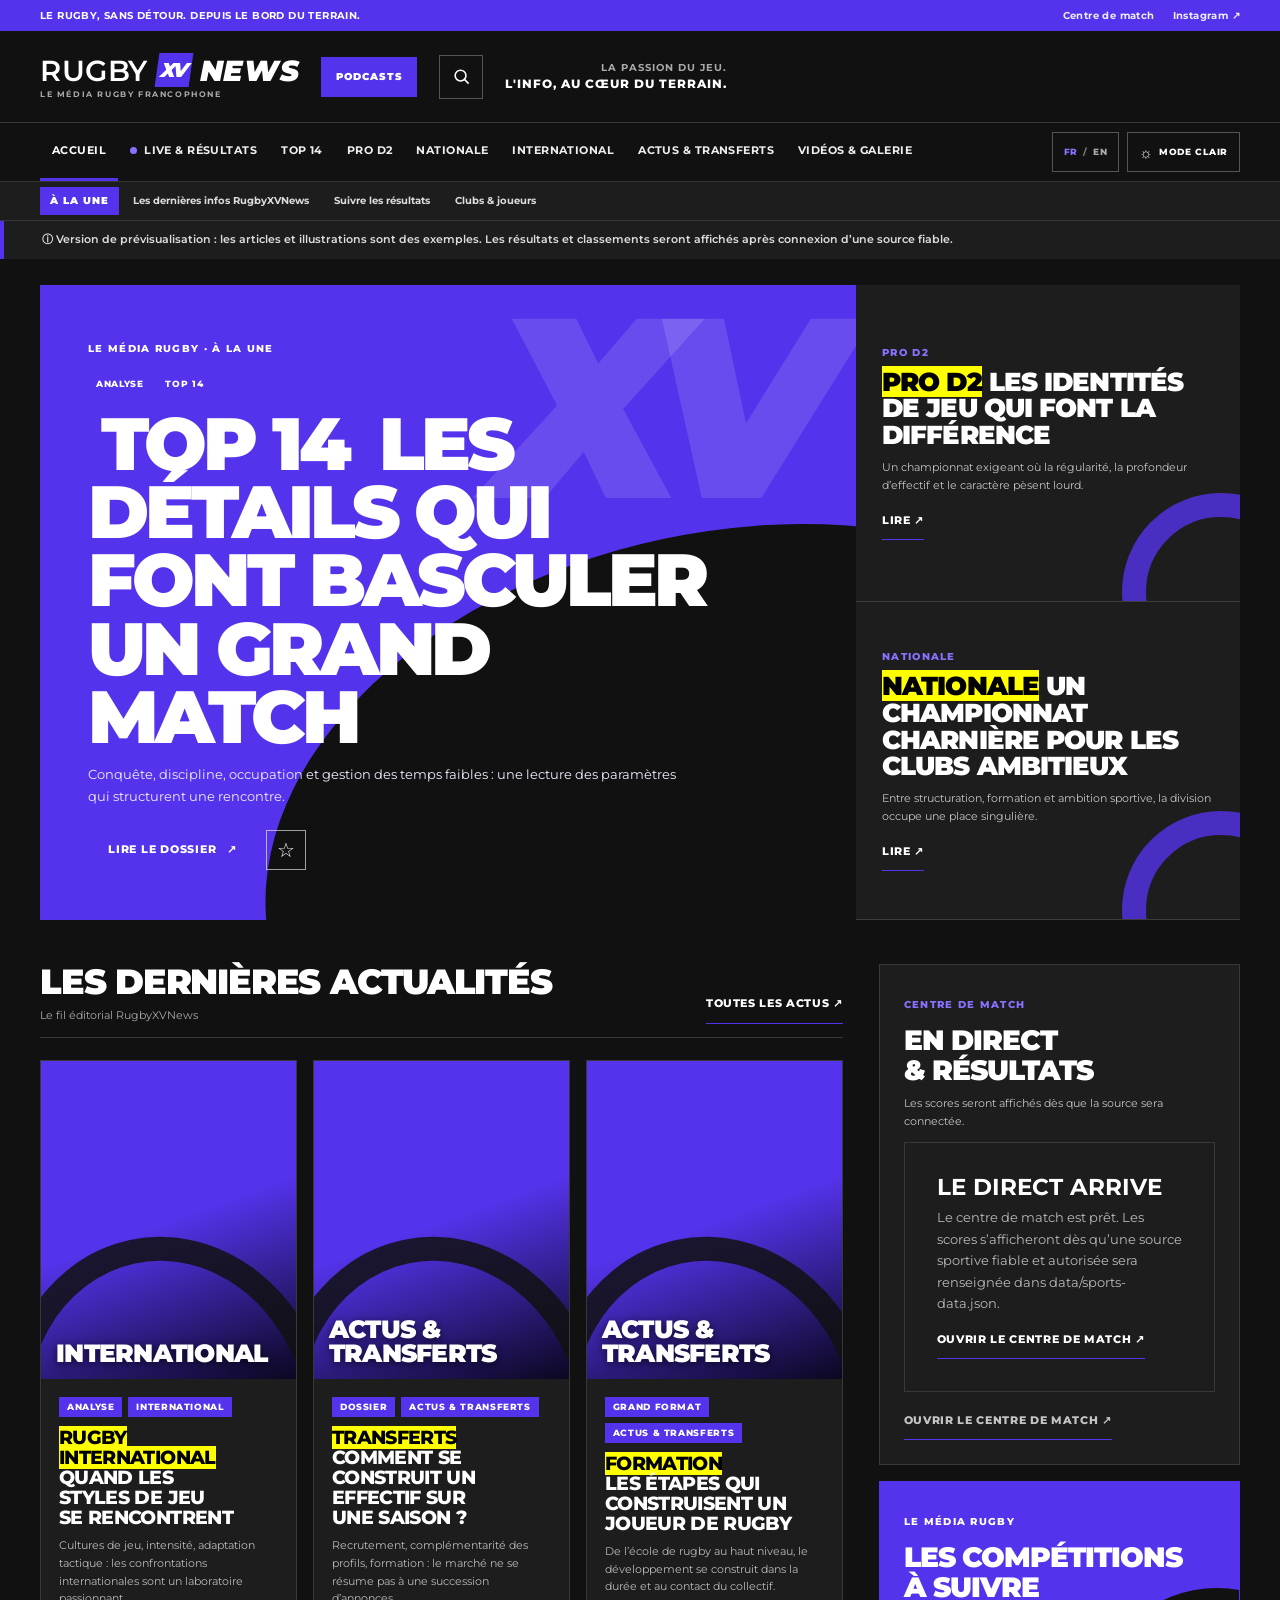
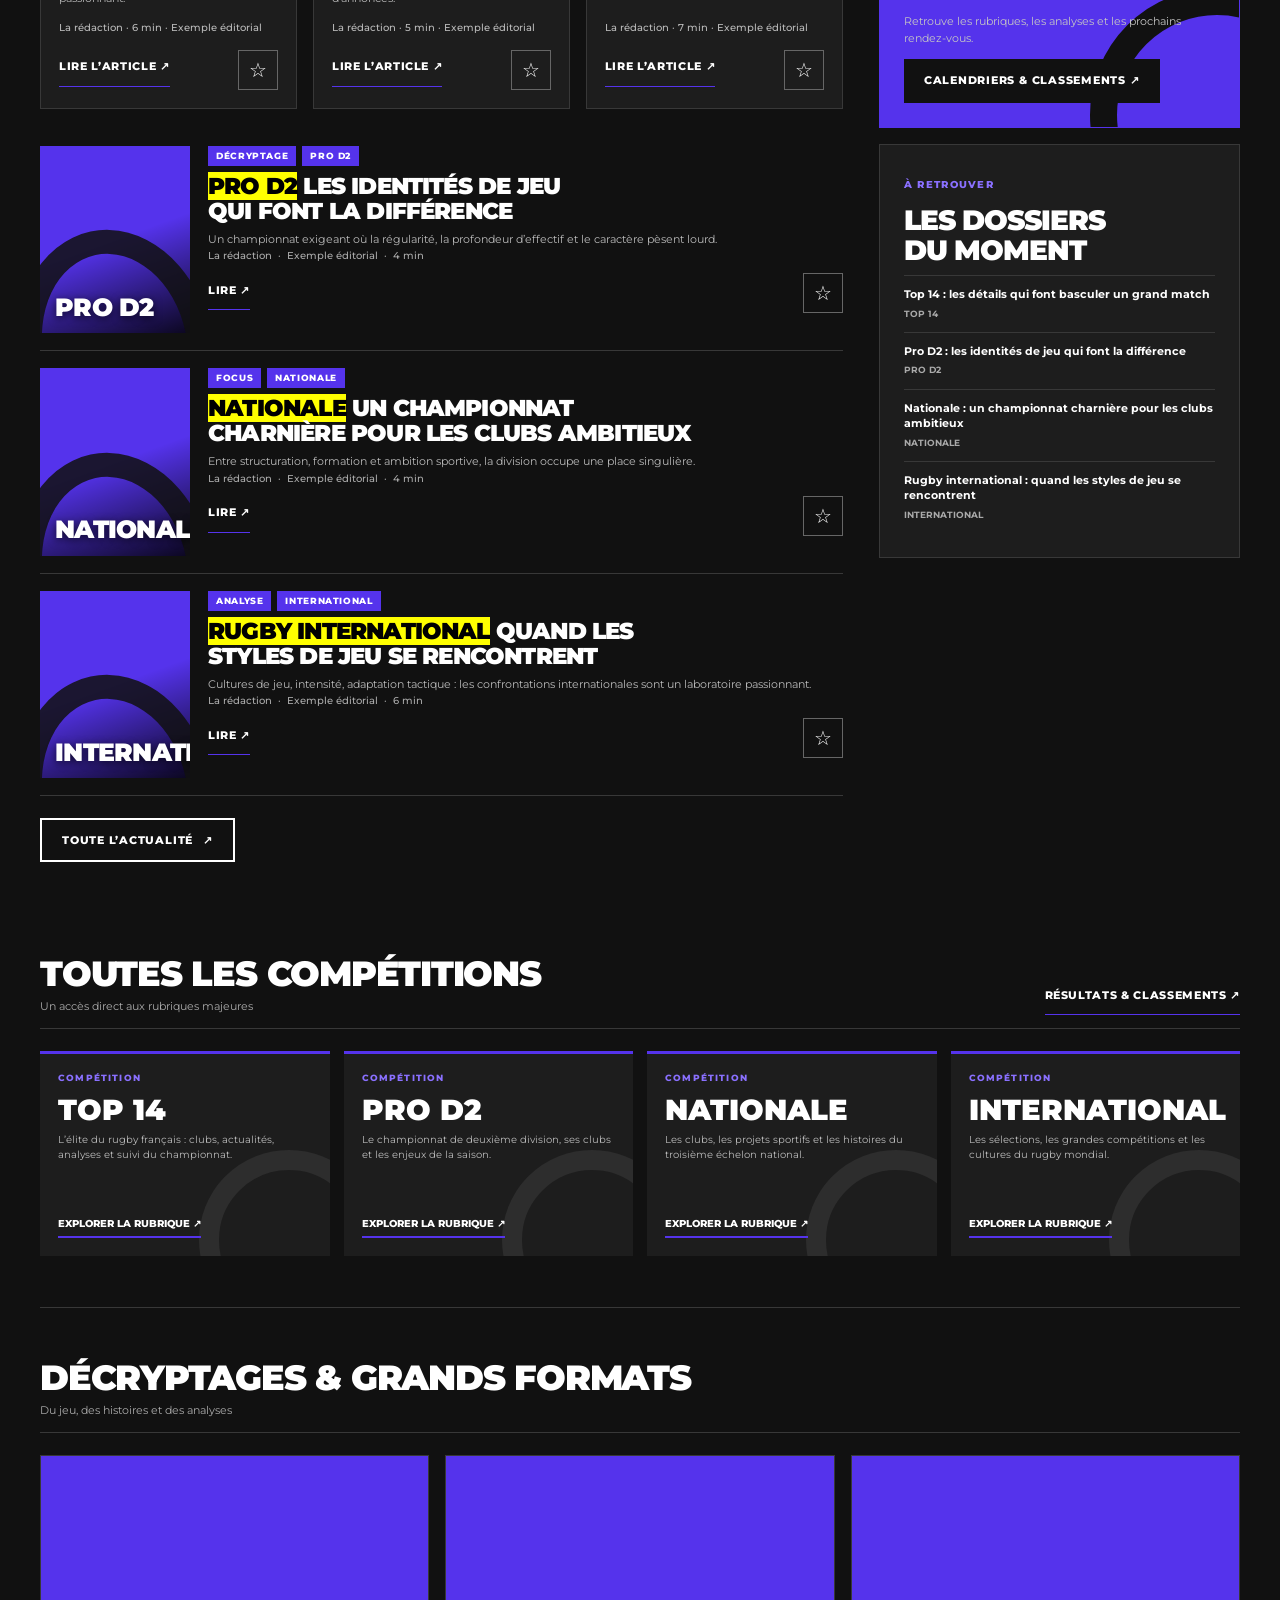
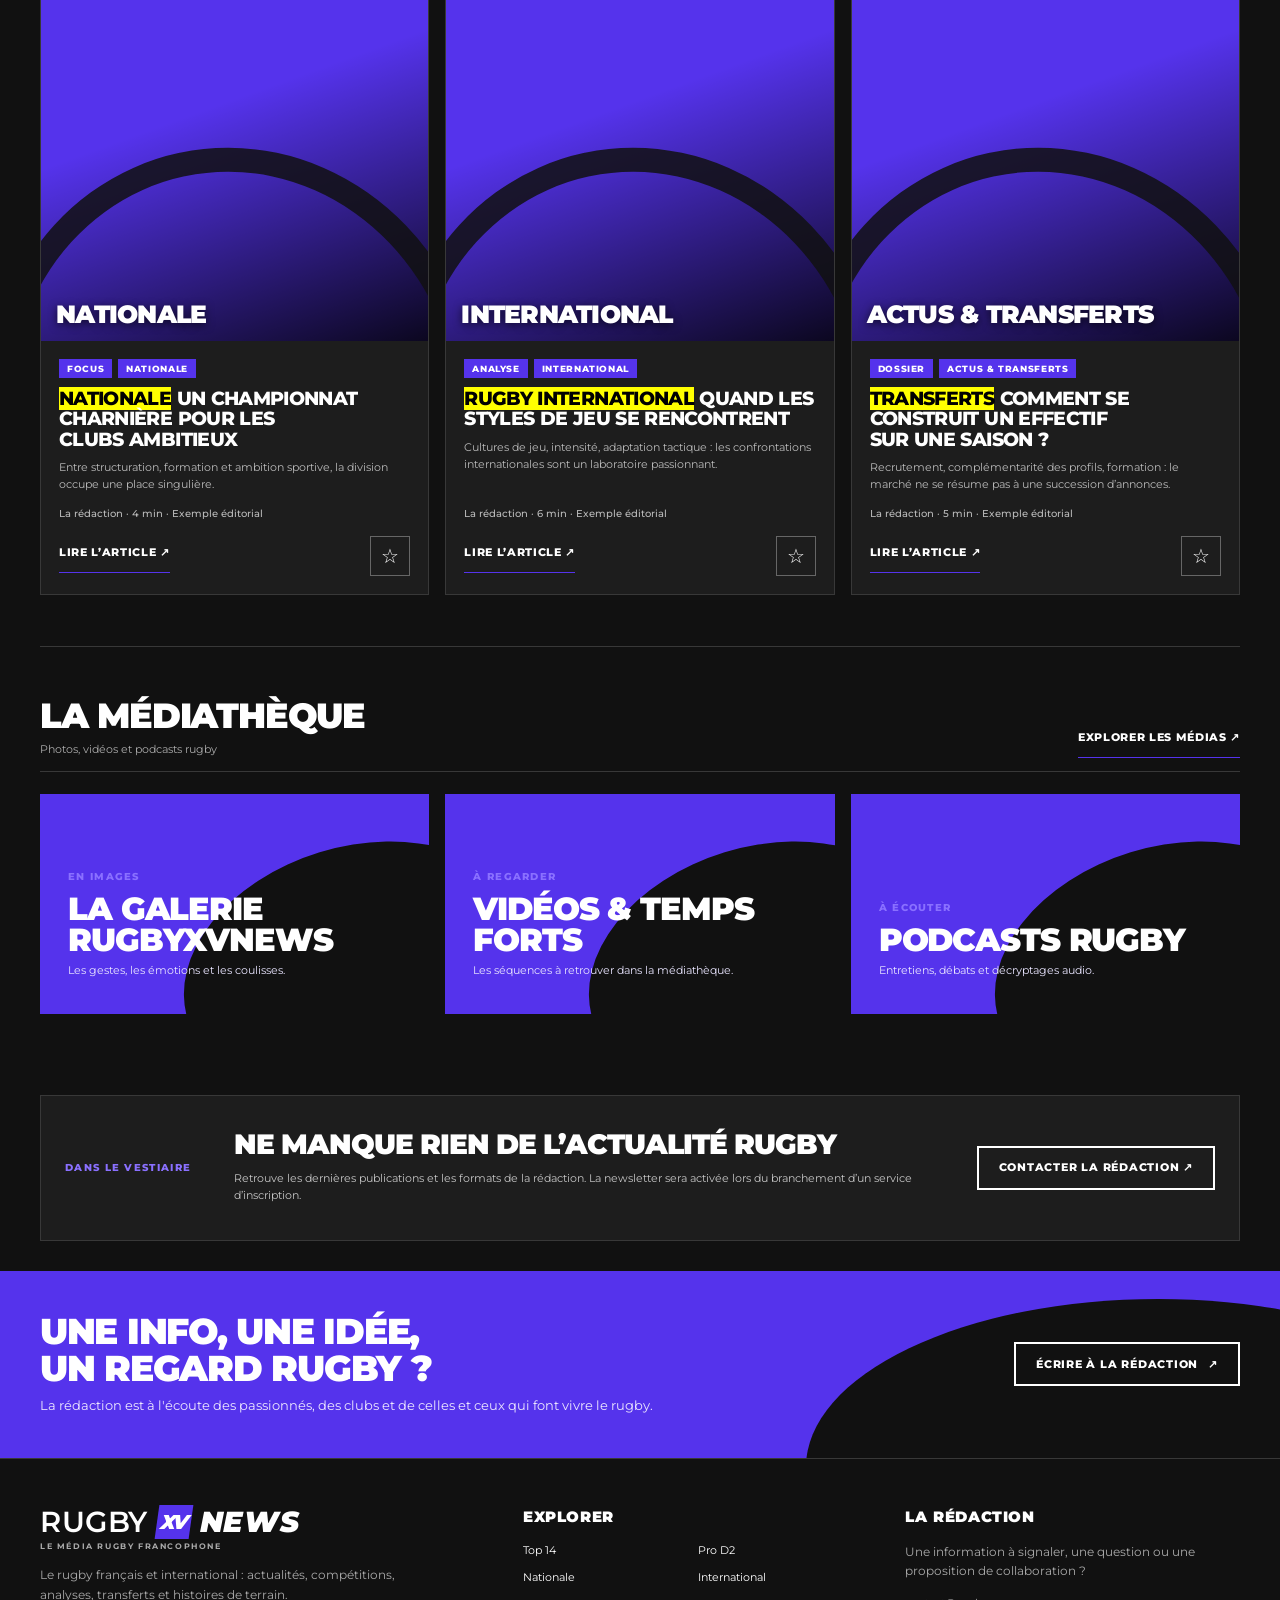
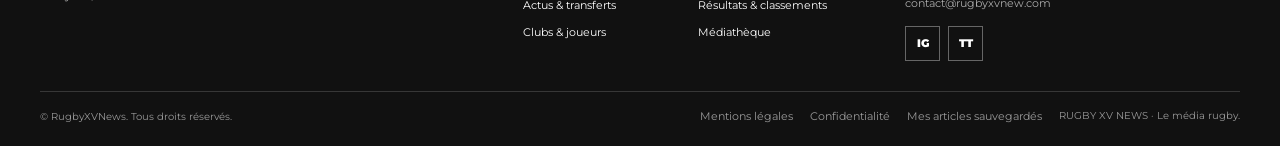
==== index.html @ 137003fe "Align masthead search icon and tagline and add live search results" ====
<!doctype html>
<html lang="fr">
<head>
<meta charset="utf-8">
<meta name="viewport" content="width=device-width, initial-scale=1, viewport-fit=cover">
<meta name="theme-color" content="#111111">
<meta name="color-scheme" content="dark">
<meta property="og:locale" content="fr_FR">
<meta name="description" content="RugbyXVNews, le média du rugby français et international : actualités, Top 14, Pro D2, Nationale, résultats, transferts et analyses.">
<meta name="robots" content="noindex,nofollow">
<meta property="og:type" content="website">
<meta property="og:site_name" content="RugbyXVNews">
<meta property="og:title" content="RugbyXVNews — Le rugby, sans détour">
<meta property="og:description" content="Le rugby français et international : actualités, compétitions, résultats et analyses.">
<meta name="twitter:card" content="summary_large_image">
<link rel="canonical" href="">
<link rel="manifest" href="./manifest.webmanifest">
<link rel="icon" href="./icon.svg?v=3" type="image/svg+xml" sizes="any">
<link rel="preload" href="./assets/fonts/montserrat-latin-wght-normal.woff2" as="font" type="font/woff2" crossorigin>
<link rel="preload" href="./assets/fonts/montserrat-latin-wght-italic.woff2" as="font" type="font/woff2" crossorigin>
<link rel="stylesheet" href="./style.css">
<title>RugbyXVNews — Le rugby, sans détour</title>
<script type="application/ld+json" id="site-schema">
{"@context":"https://schema.org","@type":"NewsMediaOrganization","name":"RugbyXVNews","url":"https://sopp24.github.io/RugbyXVNews/","email":"contact@rugbyxvnew.com","sameAs":["https://www.instagram.com/rugby_xv_news/","https://www.tiktok.com/@rugby_xv_news/"]}
</script>
</head>
<body>
<a class="skip" href="#main">Aller au contenu</a>
<div class="topline"><div class="wrap">
<span>Le rugby, sans détour. Depuis le bord du terrain.</span>
<div class="toplinks"><a href="?view=live">Centre de match</a><a href="https://www.instagram.com/rugby_xv_news/" target="_blank" rel="noopener noreferrer">Instagram ↗</a></div>
</div></div>

<header class="mast">
<div class="wrap mastin">
<a class="brand" href="?view=home" aria-label="Rugby XV News, accueil">
<span class="brand-signature"><span class="brand-rugby">RUGBY</span><span class="brand-monogram" aria-hidden="true">XV</span><span class="brand-news">NEWS</span></span>
<span class="brand-caption">Le média rugby francophone</span>
</a>
<a class="mast-podcast-cta" data-nav="media" href="?view=podcasts">Podcasts</a>
<div class="mastactions">
<button class="icon-button" type="button" data-open-search aria-label="Rechercher (raccourci : /)" title="Rechercher"><svg viewBox="0 0 24 24" fill="none" stroke="currentColor" stroke-width="2"><circle cx="10.8" cy="10.8" r="6.8"/><path d="m16 16 5 5"/></svg></button>
</div>
<div class="tagline">La passion du jeu.<strong>L'info, au cœur du terrain.</strong></div>
</div>
</header>

<nav class="nav" aria-label="Navigation principale">
<div class="wrap navin">
<ul id="navlinks">
<li><a data-nav="home" href="?view=home">Accueil</a></li>
<li><a data-nav="live" href="?view=live"><span class="live-dot"></span> Live & résultats</a></li>
<li><a data-nav="top14" href="?view=competition&comp=top14">Top 14</a></li>
<li><a data-nav="prod2" href="?view=competition&comp=pro-d2">Pro D2</a></li>
<li><a data-nav="nationale" href="?view=competition&comp=nationale">Nationale</a></li>
<li><a data-nav="international" href="?view=competition&comp=international">International</a></li>
<li><a data-nav="news" href="?view=news">Actus & transferts</a></li>
<li class="navmore"><a data-nav="media" href="?view=media">Vidéos & galerie</a></li>

</ul>
<div class="nav-tools" aria-label="Préférences et accès rapides">
<button type="button" class="nav-control lang-control" data-lang-toggle aria-label="Switch language to English" title="Français / English"><span class="lang-current" data-lang-current>FR</span><span class="lang-divider">/</span><span class="lang-next" data-lang-next>EN</span></button>
<button type="button" class="nav-control theme-control" data-theme-toggle aria-label="Activer le thème sombre" aria-pressed="false" title="Changer de thème"><span class="theme-glyph" data-theme-icon aria-hidden="true">☾</span><span data-theme-label>Mode sombre</span></button>
<button class="menu" type="button" aria-expanded="false" aria-controls="navlinks" aria-label="Ouvrir le menu"><svg viewBox="0 0 24 24" fill="none" stroke="currentColor" stroke-width="2"><path d="M3 6h18M3 12h18M3 18h18"/></svg></button>
</div>
</div>
</nav>

<div class="ticker" aria-label="À la une"><div class="wrap">
<b>À LA UNE</b><div class="tickerflow" id="tickerflow"><a href="?view=news">Les dernières infos RugbyXVNews</a><a href="?view=live">Suivre les résultats</a><a href="?view=directory">Clubs & joueurs</a></div>
</div></div>
<div class="notice hidden" id="preview-notice"><div class="wrap">ⓘ Version de prévisualisation : les articles et illustrations sont des exemples. Les résultats et classements seront affichés après connexion d’une source fiable.</div></div>

<main id="main" tabindex="-1"></main>

<section class="cta"><div class="wrap">
<div><h2>Une info, une idée, un regard rugby ?</h2><p>La rédaction est à l'écoute des passionnés, des clubs et de celles et ceux qui font vivre le rugby.</p></div>
<a class="btn dark" href="?view=contact">Écrire à la rédaction <span>↗</span></a>
</div></section>

<footer class="footer"><div class="wrap">
<div class="footgrid">
<div>
<a class="brand brandfoot" href="?view=home" aria-label="Rugby XV News, accueil">
<span class="brand-signature"><span class="brand-rugby">RUGBY</span><span class="brand-monogram" aria-hidden="true">XV</span><span class="brand-news">NEWS</span></span>
<span class="brand-caption">Le média rugby francophone</span>
</a>
<p class="footdesc">Le rugby français et international : actualités, compétitions, analyses, transferts et histoires de terrain.</p>
</div>
<div><h3>Explorer</h3><div class="footlinks">
<a href="?view=competition&comp=top14">Top 14</a><a href="?view=competition&comp=pro-d2">Pro D2</a><a href="?view=competition&comp=nationale">Nationale</a><a href="?view=competition&comp=international">International</a><a href="?view=news">Actus & transferts</a><a href="?view=live">Résultats & classements</a><a href="?view=directory">Clubs & joueurs</a><a href="?view=media">Médiathèque</a>
</div></div>
<div><h3>La rédaction</h3><p>Une information à signaler, une question ou une proposition de collaboration ?</p><p><a href="mailto:contact@rugbyxvnew.com">contact@rugbyxvnew.com</a></p><div class="social"><a href="https://www.instagram.com/rugby_xv_news/" target="_blank" rel="noopener noreferrer" aria-label="Instagram">IG</a><a href="https://www.tiktok.com/@rugby_xv_news" target="_blank" rel="noopener noreferrer" aria-label="TikTok">TT</a></div></div>
</div>
<div class="footbottom"><span>© <span id="year"></span> RugbyXVNews. Tous droits réservés.</span><div><a href="?view=legal">Mentions légales</a><a href="?view=privacy">Confidentialité</a><a href="?view=saved">Mes articles sauvegardés</a><span>RUGBY XV NEWS · Le média rugby.</span></div></div>
</div></footer>

<nav class="mobile-dock" aria-label="Navigation mobile">
<a href="?view=home" data-dock="home"><span>⌂</span>Accueil</a>
<a href="?view=live" data-dock="live"><span>◉</span>Live</a>
<button type="button" data-open-search><span>⌕</span>Recherche</button>
<a href="?view=saved" data-dock="saved"><span>☆</span>Favoris <i data-saved-count>0</i></a>
</nav>

<dialog class="search-dialog" id="search-dialog" aria-labelledby="search-heading">
<form method="dialog" class="dialog-close-row"><button class="icon-button" aria-label="Fermer la recherche">×</button></form>
<div class="search-dialog-inner"><span class="eyebrow">Dans le média</span><h2 id="search-heading">Que recherchez-vous ?</h2>
<form id="global-search" class="searchform" role="search"><label class="sr-only" for="global-search-input">Mots-clés</label><input id="global-search-input" type="search" name="q" placeholder="Titre, sujet ou mot-clé…" autocomplete="off" required><button type="submit">Rechercher ↗</button></form>
<div id="global-search-suggestions" class="search-suggestions" aria-live="polite" aria-relevant="additions text"><p class="search-suggestions-empty">Commence à saisir pour trouver un article de démonstration.</p></div>
<p class="search-hint">Astuce : appuyez sur <kbd>/</kbd> pour ouvrir la recherche.</p></div>
</dialog>

<div class="toast" id="toast" role="status" aria-live="polite"></div>
<button class="totop" type="button" aria-label="Revenir en haut">↑</button>
<script src="./app.js" defer></script>
</body></html>
---- style.css ----
@font-face{font-family:"Montserrat";font-style:normal;font-weight:100 900;font-display:swap;src:url("./assets/fonts/montserrat-latin-wght-normal.woff2") format("woff2");}
@font-face{font-family:"Montserrat";font-style:italic;font-weight:100 900;font-display:swap;src:url("./assets/fonts/montserrat-latin-wght-italic.woff2") format("woff2");}
/* Rugby XV News — charte officielle @rugby_xv_news */
:root{
  color-scheme:dark;
  --rxn-violet:#5533EC;
  --rxn-violet-deep:#4326C4;
  --rxn-violet-light:#8A70FF;
  --rxn-black:#111111;
  --rxn-surface:#1D1D1D;
  --rxn-grey-bar:#3C3C3C;
  --rxn-white:#FFFFFF;
  --rxn-heart:#E5405A;
  --font-main:"Montserrat","Helvetica Neue",Arial,sans-serif;
  --fs-display:clamp(3rem,9vw,7rem);
  --fs-h2:clamp(1.75rem,4vw,3rem);
  --fs-h3:clamp(1.25rem,2.5vw,1.75rem);
  --fs-score:clamp(2.5rem,8vw,5rem);
  --fs-body:1.0625rem;
  --fs-small:.75rem;
  --space-1:4px;--space-2:8px;--space-3:12px;--space-4:16px;
  --space-6:24px;--space-8:32px;--space-12:48px;--space-16:64px;
  --radius:0;--container:1200px;
  --line:#3c3c3c;--muted:#b9b9b9;
}
*{box-sizing:border-box}
html{scroll-behavior:smooth;scroll-padding-top:82px;background:var(--rxn-black)}
body{margin:0;background:var(--rxn-black);color:var(--rxn-white);font:400 var(--fs-body)/1.6 var(--font-main);-webkit-font-smoothing:antialiased;text-rendering:optimizeLegibility}
body.menuopen{overflow:hidden}
a{color:inherit;text-decoration:none}
button,input,select,textarea{font:inherit}
button{cursor:pointer}
img,svg{max-width:100%}
button:disabled{opacity:.55;cursor:wait}
.wrap{width:min(var(--container),calc(100% - 48px));margin-inline:auto}
.hidden,.sr-only{position:absolute!important;width:1px;height:1px;padding:0;margin:-1px;overflow:hidden;clip:rect(0,0,0,0);white-space:nowrap;border:0}
.skip{position:fixed;z-index:1000;top:8px;left:8px;padding:11px 15px;background:var(--rxn-violet);color:#fff;font-weight:800;transform:translateY(-160%)}
.skip:focus{transform:translateY(0)}
:focus-visible{outline:3px solid #fff;outline-offset:3px}
::selection{background:var(--rxn-violet);color:#fff}
h1,h2,h3,h4,p{margin-top:0}
h1,h2,h3,h4,.display{font-family:var(--font-main);text-transform:uppercase;letter-spacing:-.035em}
h1,h2,h3{font-weight:900}
p{margin-bottom:1em}
.eyebrow,.kicker{display:inline-flex;align-items:center;gap:8px;text-transform:uppercase;font-size:10px;line-height:1.3;font-weight:800;letter-spacing:.13em}
.eyebrow:before{content:"";display:inline-block;width:20px;height:3px;background:var(--rxn-violet)}
.kicker{color:var(--rxn-violet-light)}
.crumb{display:flex;flex-wrap:wrap;gap:7px;align-items:center;margin-bottom:17px;color:#bdbdbd;font-size:11px;font-weight:600}
.crumb a:hover{color:var(--rxn-violet-light)}
.crumb span{color:#666}
.text-link,.more-link{display:inline-flex;align-items:center;gap:6px;font-size:11px;font-weight:800;text-transform:uppercase;letter-spacing:.06em;border-bottom:1px solid var(--rxn-violet);padding-bottom:4px}
.text-link:hover,.more-link:hover{color:var(--rxn-violet-light);border-color:var(--rxn-violet-light)}
.btn{display:inline-flex;align-items:center;justify-content:center;gap:12px;padding:14px 24px;border:0;border-radius:0;background:var(--rxn-violet);color:#fff;font-size:11px;line-height:1.2;font-weight:800;text-transform:uppercase;letter-spacing:.07em;transition:background .18s ease,color .18s ease,transform .18s ease}
.btn:hover{background:var(--rxn-violet-deep);color:#fff;transform:translateY(-1px)}
.btn:focus-visible{outline:3px solid #fff;outline-offset:2px}
.btn.dark{background:transparent;color:#fff;border:2px solid #fff}
.btn.dark:hover{background:#fff;color:var(--rxn-black)}
.icon-button{width:42px;height:42px;display:grid;place-items:center;background:transparent;color:#fff;border:1px solid #555;border-radius:0}
.icon-button:hover{border-color:var(--rxn-violet-light);color:var(--rxn-violet-light)}
.icon-button svg{width:19px;height:19px}
.pill{display:inline-flex;align-items:center;justify-content:center;padding:5px 8px;background:var(--rxn-violet);color:#fff;border:0;border-radius:0;font-size:9px;line-height:1.1;font-weight:800;letter-spacing:.07em;text-transform:uppercase}
.pill.live{background:#fff;color:var(--rxn-black)}
.pill.light{background:#fff;color:var(--rxn-black)}
.pill.gold{background:var(--rxn-violet);color:#fff}
.meta-row{display:flex;flex-wrap:wrap;gap:6px;margin:0 0 11px}
.byline,.feed-meta{display:flex;flex-wrap:wrap;align-items:center;gap:6px;color:#aaa;font-size:10px;font-weight:500}
.card-actions{display:flex;align-items:center;justify-content:space-between;gap:10px;margin-top:15px}
.save-button{width:35px;height:35px;flex:0 0 35px;display:grid;place-items:center;border:1px solid #666;background:transparent;color:#fff;font-size:20px;line-height:1}
.save-button:hover,.save-button[aria-pressed=true]{background:var(--rxn-violet);border-color:var(--rxn-violet)}
/* Bandeau supérieur et signature */
.topline{background:var(--rxn-violet);color:#fff;font-size:10px;font-weight:700;letter-spacing:.04em}
.topline .wrap{min-height:31px;display:flex;align-items:center;justify-content:space-between;gap:16px}
.topline>div>span{text-transform:uppercase}
.toplinks{display:flex;align-items:center;gap:18px}
.toplinks a{opacity:.9}
.toplinks a:hover{text-decoration:underline;text-underline-offset:3px}
.mast{background:var(--rxn-black);border-bottom:1px solid #2a2a2a}
.mastin{min-height:91px;display:flex;align-items:center;gap:clamp(10px,1.8vw,22px)}
.brand{display:inline-flex;flex-direction:column;gap:3px;min-width:0}
.brand-signature{display:flex;align-items:center;gap:9px;white-space:nowrap}
.brand-rugby,.brand-news{font-size:clamp(20px,2.3vw,29px);font-weight:600;line-height:1;letter-spacing:.02em}
.brand-news{font-style:italic;font-weight:900}
.brand-monogram{display:inline-grid;place-items:center;min-width:34px;height:34px;padding:0 3px;background:var(--rxn-violet);color:#fff;font-size:20px;font-weight:900;font-style:italic;line-height:1;letter-spacing:-.11em;transform:skew(-8deg)}
.brand-caption{font-size:8px;line-height:1.2;font-weight:700;letter-spacing:.2em;color:#aaa;text-transform:uppercase}
.mast-podcast-cta{display:inline-flex;flex:0 0 auto;align-items:center;justify-content:center;min-height:40px;padding:0 15px;background:var(--rxn-violet);color:#fff;font-size:10px;line-height:1;font-weight:900;letter-spacing:.09em;text-transform:uppercase;white-space:nowrap}
.mast-podcast-cta:hover{background:var(--rxn-violet-deep);color:#fff}
.mast-podcast-cta:focus-visible{outline:3px solid #fff;outline-offset:3px}
.tagline{margin-left:0;text-align:right;color:#aaa;font-size:10px;line-height:1.5;font-weight:700;letter-spacing:.1em;text-transform:uppercase;flex:0 1 auto;min-width:0}
.tagline strong{display:block;color:#fff;font-size:12px;font-weight:800}
.mastactions{display:flex;align-items:center;gap:8px}
.nav{position:sticky;top:0;z-index:60;background:var(--rxn-black);border-bottom:1px solid #353535}
.navin{display:flex;align-items:stretch;justify-content:space-between;gap:10px;min-height:54px}
.nav ul{display:flex;align-items:stretch;gap:0;list-style:none;margin:0;padding:0;min-width:0}
.nav li{display:flex;align-items:stretch}
.nav li a{display:flex;align-items:center;position:relative;padding:0 12px;border-bottom:3px solid transparent;color:#eee;font-size:11px;line-height:1.2;font-weight:700;letter-spacing:.04em;text-transform:uppercase;white-space:nowrap}
.nav li a:hover,.nav li a[aria-current=page]{color:#fff;border-bottom-color:var(--rxn-violet)}
.nav li a[aria-current=page]:after{content:"";position:absolute;left:12px;right:12px;bottom:-3px;height:3px;background:var(--rxn-violet)}
.nav .nav-podcast a{align-self:center;min-height:35px;margin-left:8px;padding:0 13px;background:var(--rxn-violet);border:0;color:#fff}
.nav .nav-podcast a:hover{background:var(--rxn-violet-deep)}
.live-dot{width:7px;height:7px;margin-right:7px;background:var(--rxn-violet-light);border-radius:50%}
.nav-tools{display:flex;align-items:center;gap:7px;margin-left:auto;flex:0 0 auto}
.nav-podcast-cta{display:inline-flex;flex:0 0 auto;min-height:36px;align-items:center;justify-content:center;padding:0 12px;background:var(--rxn-violet);color:#fff;font-size:9px;line-height:1;font-weight:900;letter-spacing:.08em;text-transform:uppercase;white-space:nowrap}
.nav-podcast-cta:hover{background:var(--rxn-violet-deep);color:#fff}
.nav-podcast-cta[aria-current=page]{outline:2px solid var(--rxn-violet-light);outline-offset:2px}

.nav ul{flex:1 1 auto}
.nav-control{flex:0 0 auto;white-space:nowrap}
.nav-control{min-height:36px;display:inline-flex;align-items:center;justify-content:center;gap:5px;padding:0 9px;border:1px solid #555;background:transparent;color:#fff;border-radius:0;font-size:9px;font-weight:800;letter-spacing:.08em;text-transform:uppercase}
.nav-control:hover{border-color:var(--rxn-violet-light);color:var(--rxn-violet-light)}
.lang-current{color:var(--rxn-violet-light)}
.lang-divider{color:#777}
.lang-next{color:#aaa}
.theme-glyph{font-size:15px;line-height:1}
.menu{display:none;width:40px;height:40px;place-items:center;background:#1d1d1d;color:#fff;border:1px solid #555;border-radius:0}
.menu svg{width:20px;height:20px}
.ticker{background:#1d1d1d;border-bottom:1px solid #383838}
.ticker .wrap{min-height:38px;display:flex;align-items:center;gap:14px;overflow:hidden}
.ticker b{flex:0 0 auto;background:var(--rxn-violet);padding:6px 10px;color:#fff;font-size:10px;font-weight:900;letter-spacing:.1em}
.tickerflow{display:flex;gap:25px;align-items:center;overflow:auto;white-space:nowrap;scrollbar-width:none;color:#ddd;font-size:10px;font-weight:700}
.tickerflow::-webkit-scrollbar{display:none}
.tickerflow a:hover{color:var(--rxn-violet-light)}
.notice{background:#1d1d1d;border-left:4px solid var(--rxn-violet);color:#ddd;font-size:11px;font-weight:600}
.notice .wrap{padding:10px 0}
/* Accueil : grande couverture, arc noir et actualités */
.hero-grid{display:grid;grid-template-columns:minmax(0,1.7fr) minmax(260px,.8fr);gap:0;margin:26px 0 44px;background:var(--rxn-black)}
.hero-primary{position:relative;isolation:isolate;display:flex;align-items:flex-end;min-height:430px;overflow:hidden;background:var(--rxn-violet);color:#fff}
.hero-primary:before{content:"";position:absolute;z-index:-1;width:115%;height:100%;left:27%;top:39%;border-radius:50%;background:var(--rxn-black);transform:rotate(-12deg)}
.hero-primary:after{content:"XV";position:absolute;z-index:0;right:5%;top:3%;color:#ffffff20;font-size:clamp(120px,20vw,265px);font-weight:900;font-style:italic;line-height:.8;letter-spacing:-.12em;pointer-events:none}
.hero-primary .hero-bg,.hero-primary .hero-ball{display:none}
.hero-primary .hero-copy{position:relative;z-index:2;width:min(760px,100%);padding:clamp(24px,4vw,48px)}
.hero-primary .kicker{color:#fff}
.hero-primary .eyebrow:before{background:#fff}
.hero-primary .meta-row{margin-top:14px}
.hero-primary .hero-copy h1{max-width:760px;margin:16px 0 13px;font-size:clamp(42px,5.8vw,78px);line-height:.92;font-weight:900;letter-spacing:-.055em}
.hero-primary .hero-copy h1 mark,.headline mark{padding:0 .18em;background:var(--rxn-violet);color:#fff;box-decoration-break:clone;-webkit-box-decoration-break:clone}
.hero-primary .hero-copy p{max-width:590px;margin-bottom:21px;color:#f0edff;font-size:13px;line-height:1.65}
.hero-primary .card-actions{justify-content:flex-start}
.hero-primary .save-button{border-color:#ffffff99}
.hero-primary .hero-copy .btn{position:relative;z-index:3}
.hero-side{display:grid;grid-template-rows:1fr 1fr;background:var(--rxn-black)}
.hero-secondary{position:relative;display:flex;flex-direction:column;justify-content:center;min-height:180px;padding:26px;border-bottom:1px solid #3c3c3c;background:var(--rxn-surface);overflow:hidden}
.hero-secondary:before{content:"";position:absolute;width:150px;height:150px;right:-80px;bottom:-90px;border-radius:50%;border:24px solid var(--rxn-violet);opacity:.8}
.hero-secondary .kicker{position:relative;z-index:1}
.hero-secondary h2{position:relative;z-index:1;margin:10px 0;font-size:clamp(20px,2vw,28px);line-height:1.05}
.hero-secondary h2 a:hover{color:var(--rxn-violet-light)}
.hero-secondary p{position:relative;z-index:1;margin:0 0 12px;color:#c4c4c4;font-size:11px}
.hero-secondary .text-link{align-self:flex-start;position:relative;z-index:1}
.toolbar{display:grid;grid-template-columns:minmax(250px,1fr) auto;gap:15px;align-items:center;margin-top:16px}
.searchform{display:flex;width:100%;max-width:700px;border:1px solid #555;background:#1d1d1d}
.searchform input{flex:1;min-width:0;padding:13px 15px;border:0;outline:0;background:transparent;color:#fff;font-size:12px}
.searchform input::placeholder{color:#aaa}
.searchform button{border:0;background:var(--rxn-violet);color:#fff;padding:0 18px;font-size:10px;font-weight:800;text-transform:uppercase;letter-spacing:.07em}
.searchform button:hover{background:var(--rxn-violet-deep)}
.quick{display:flex;gap:7px;overflow:auto;scrollbar-width:none}
.quick a{white-space:nowrap;border:1px solid #555;padding:7px 9px;color:#ddd;font-size:9px;font-weight:800;text-transform:uppercase}
.quick a:hover{background:var(--rxn-violet);border-color:var(--rxn-violet);color:#fff}
/* Sections et cartes éditoriales */
.feed-layout{display:grid;grid-template-columns:minmax(0,1.6fr) minmax(270px,.72fr);gap:36px;padding:0 0 42px}
.section-head,.sectionhead{display:flex;align-items:end;justify-content:space-between;gap:18px;margin:0 0 18px;padding-bottom:11px;border-bottom:1px solid #4b4b4b}
.section-head>div:first-child{min-width:0}
.section-head h2,.sectionhead h2{margin:0;font-size:clamp(26px,3vw,36px);line-height:.98;font-weight:900}
.section-head p,.sectionhead p{margin:7px 0 0;color:#aaa;font-size:11px}
.more-link{flex:0 0 auto}
.card-grid{display:grid;grid-template-columns:repeat(3,minmax(0,1fr));gap:17px}
.news-card{min-width:0;background:var(--rxn-surface);border:1px solid #333}
.news-card>a{display:block}
.news-visual{position:relative;display:block;aspect-ratio:4/5;overflow:hidden;background:var(--rxn-violet)}
.news-visual:before,.gallery-image:before,.article-cover:before{content:"";position:absolute;inset:0;background:linear-gradient(160deg,transparent 30%,#0000 50%,#000d 100%)}
.news-visual:after{content:"";position:absolute;left:-14%;right:-14%;bottom:-70%;height:100%;border:24px solid #111;border-radius:50%;transform:rotate(-12deg);opacity:.85}
.news-visual img,.gallery-image img,.article-cover img{position:absolute;inset:0;width:100%;height:100%;object-fit:cover}
.news-visual.has-image:before,.gallery-image.has-image:before,.article-cover.has-image:before{z-index:1;background:linear-gradient(to top,rgba(0,0,0,.88) 0%,rgba(0,0,0,0) 60%)}
.visual-label{position:absolute;z-index:2;left:15px;right:15px;bottom:14px;color:#fff;font-size:clamp(17px,2vw,25px);line-height:.95;font-weight:900;letter-spacing:-.03em;text-transform:uppercase;text-shadow:0 2px 8px #000a}
.news-card-body{padding:17px}
.news-card-body h3{margin:0 0 9px;font-size:clamp(18px,1.6vw,22px);line-height:1.08;font-weight:800}
.news-card-body h3 a:hover{color:var(--rxn-violet-light)}
.news-card-body p{margin:0;color:#c2c2c2;font-size:11px;line-height:1.65}
.news-card-body .byline{margin-top:13px}
.news-card .card-actions{margin-top:13px}
.feed-list{display:flex;flex-direction:column}
.feed-item{display:grid;grid-template-columns:138px minmax(0,1fr);gap:18px;padding:17px 0;border-bottom:1px solid #373737}
.feed-item .news-visual{aspect-ratio:4/5}
.feed-item h3{margin:0 0 7px;font-size:clamp(20px,2vw,27px);line-height:1.03}
.feed-item h3 a:hover{color:var(--rxn-violet-light)}
.feed-item p{margin:0;color:#bdbdbd;font-size:11px}
.feed-item .meta-row{margin-bottom:8px}
.feed-item .card-actions{margin-top:9px}
.sidebar-stack{display:flex;flex-direction:column;gap:14px}
.widget,.widget-dark{padding:22px;background:var(--rxn-surface);border:1px solid #393939}
.widget h2,.widget-dark h2{margin:10px 0;font-size:clamp(22px,2.4vw,30px);line-height:1}
.widget p,.widget-dark p{font-size:11px;color:#c5c5c5}
.widget-dark{position:relative;overflow:hidden;background:var(--rxn-violet);border-color:var(--rxn-violet)}
.widget-dark:after{content:"";position:absolute;width:200px;height:200px;right:-105px;bottom:-115px;border:27px solid var(--rxn-black);border-radius:50%}
.widget-dark>*{position:relative;z-index:1}
.widget-dark .kicker{color:#fff}
.widget-dark .btn{background:var(--rxn-black)}
.widget-line{display:flex;flex-direction:column;gap:4px;padding:11px 0;border-top:1px solid #414141}
.widget-line b{font-size:11px;line-height:1.4}
.widget-line b a:hover{color:var(--rxn-violet-light)}
.widget-line span{color:#aaa;font-size:9px;font-weight:700;text-transform:uppercase}
.comp-strip{display:grid;grid-template-columns:repeat(4,minmax(0,1fr));gap:12px}
.comp-card{position:relative;display:flex;flex-direction:column;min-height:190px;padding:18px;background:var(--rxn-surface);border-top:4px solid var(--rxn-violet);overflow:hidden}
.comp-card:after{content:"";position:absolute;right:-49px;bottom:-74px;width:140px;height:140px;border:20px solid #2d2d2d;border-radius:50%}
.comp-card>*{position:relative;z-index:1}
.comp-card .kicker{font-size:9px}
.comp-name{display:block;margin:12px 0 8px;font-size:clamp(21px,2.3vw,30px);font-weight:900;line-height:.95;text-transform:uppercase}
.comp-card p{flex:1;color:#bbb;font-size:10px}
.comp-card>a{align-self:flex-start;font-size:10px;font-weight:800;text-transform:uppercase;border-bottom:2px solid var(--rxn-violet);padding-bottom:4px}
.comp-card>a:hover{color:var(--rxn-violet-light)}
.page-shell{padding:36px 0 58px}
.page-shell+.page-shell{border-top:1px solid #252525}
.media-grid{display:grid;grid-template-columns:repeat(3,minmax(0,1fr));gap:14px}
.media-card{position:relative;isolation:isolate;display:flex;flex-direction:column;justify-content:flex-end;min-height:195px;padding:22px;background:var(--rxn-violet);color:#fff;overflow:hidden}
.media-card:before{content:"";position:absolute;z-index:-1;right:-26%;top:24%;width:90%;height:110%;border-radius:50%;background:var(--rxn-black);transform:rotate(-17deg)}
.media-card h3{margin:10px 0 7px;font-size:clamp(23px,2.6vw,32px);line-height:.95}
.media-card p{max-width:330px;margin:0 0 6px;color:#e9e5ff;font-size:11px}
.media-card:hover{background:var(--rxn-violet-deep)}
/* Pages de rubrique */
.pageintro{position:relative;isolation:isolate;overflow:hidden;background:var(--rxn-violet);padding:34px 0 42px;color:#fff}
.pageintro:after{content:"";position:absolute;z-index:-1;width:85%;height:240%;right:-24%;top:28%;border-radius:50%;background:var(--rxn-black);transform:rotate(-15deg)}
.pageintro .wrap{position:relative;z-index:1}
.pageintro .crumb{color:#e4deff}
.pageintro .crumb a:hover{color:#fff}
.pageintro .eyebrow{color:#fff}
.pageintro .eyebrow:before{background:#fff}
.pageintro h1{max-width:950px;margin:17px 0 9px;font-size:clamp(43px,7vw,82px);line-height:.9;font-weight:900}
.pageintro p{max-width:760px;margin:0;color:#f0edff;font-size:13px}
.pageintro-compact{padding:14px 0 4px;background:var(--rxn-black)}
.pageintro-compact:after{display:none}
.pageintro-compact .crumb{margin:0}
.competition-banner{position:relative;isolation:isolate;overflow:hidden;padding:30px;background:var(--rxn-violet);color:#fff}
.competition-banner:after{content:"";position:absolute;z-index:-1;width:300px;height:300px;right:-100px;bottom:-200px;border:35px solid var(--rxn-black);border-radius:50%}
.competition-banner .kicker{color:#fff}
.competition-banner h2{margin:9px 0 5px;font-size:clamp(34px,5vw,58px);line-height:.9}
.competition-banner p{margin:0;color:#eee8ff;font-size:11px}
.tabs{display:flex;align-items:center;gap:0;margin:0 0 22px;border-bottom:1px solid #4a4a4a;overflow:auto;scrollbar-width:none}
.tabs::-webkit-scrollbar{display:none}
.tab{position:relative;flex:0 0 auto;padding:13px 17px;border-bottom:3px solid transparent;color:#aaa;font-size:10px;font-weight:800;text-transform:uppercase;letter-spacing:.08em}
.tab:hover,.tab[aria-current=page]{color:#fff;border-bottom-color:var(--rxn-violet)}
.filterbar{display:flex;flex-wrap:wrap;align-items:center;gap:9px;margin:0 0 17px}
.filterbar input,.filterbar select,.search-page-form input,.searchform input{min-height:43px}
.filterbar input,.filterbar select{min-width:180px;padding:9px 12px;background:#1d1d1d;color:#fff;border:1px solid #555;border-radius:0;font-size:11px}
.filterbar input::placeholder{color:#999}
.filterbar select{color-scheme:dark}
.filter-button{min-height:35px;padding:8px 12px;background:transparent;border:1px solid #555;color:#fff;border-radius:0;font-size:9px;font-weight:800;text-transform:uppercase;letter-spacing:.07em}
.filter-button:hover,.filter-button[aria-pressed=true]{background:var(--rxn-violet);border-color:var(--rxn-violet)}
.results-count{margin:12px 0;color:#aaa;font-size:10px;font-weight:700}
/* Scores, calendriers et classements */
.match-toolbar{display:flex;align-items:center;justify-content:space-between;gap:18px;margin:0 0 17px;padding:15px 17px;background:var(--rxn-surface);border-left:4px solid var(--rxn-violet)}
.match-toolbar p{margin:5px 0 0;color:#aaa;font-size:10px}
.data-freshness,.standings-note{color:#aaa;font-size:10px}
.score-grid{display:grid;grid-template-columns:repeat(2,minmax(0,1fr));gap:13px}
.score-card{min-width:0;padding:16px;background:var(--rxn-black);border:1px solid #3c3c3c}
.score-card-head{display:flex;align-items:center;justify-content:space-between;gap:12px;padding-bottom:10px;border-bottom:1px solid #383838;font-size:9px;font-weight:800;text-transform:uppercase;letter-spacing:.1em}
.score-card-head>span:first-child{color:#bbb}
.score-teams{display:grid;grid-template-columns:minmax(0,1fr) auto minmax(0,1fr);align-items:center;gap:11px;padding:19px 0 13px}
.score-team{font-size:11px;line-height:1.25;font-weight:800;text-transform:uppercase}
.score-team:last-child{text-align:right}
.score-num{display:flex;align-items:center;justify-content:center;gap:10px;font-size:clamp(25px,4vw,40px);line-height:.9;font-weight:900;font-style:italic;font-variant-numeric:tabular-nums;letter-spacing:-.05em;white-space:nowrap}
.score-num .is-winner{color:#fff}
.score-num .is-loser{color:var(--rxn-violet-light)}
.score-num .is-draw{color:#fff}
.score-status{color:#aaa;font-size:9px;line-height:1.5}
.score-status+.feed-meta{margin-top:9px}
.score-detail-link{margin-top:10px}
.score-detail-link .text-link{font-size:9px}
.empty-state{padding:28px;background:#1d1d1d;border:1px solid #3b3b3b;text-align:left}
.empty-state strong{display:block;margin-bottom:7px;font-size:19px;line-height:1.1;text-transform:uppercase}
.empty-state p{margin:0 0 9px;color:#bbb;font-size:11px}
.table-wrap{width:100%;overflow:visible}
.standings{width:100%;border-collapse:collapse;background:#1d1d1d;font-size:11px;font-variant-numeric:tabular-nums}
.standings th{padding:11px 12px;background:var(--rxn-violet);color:#fff;text-align:left;font-size:9px;font-weight:800;text-transform:uppercase;letter-spacing:.1em}
.standings td{padding:10px 12px;border-bottom:1px solid #3d3d3d;color:#eee;font-weight:500}
.standings tr:nth-child(even) td{background:#232323}
.standings tbody tr:hover td{background:#30266b}
.standings td:first-child{width:52px;background:#fff;color:var(--rxn-black);font-weight:900;text-align:center}
.standings .club-name{font-weight:800;text-transform:uppercase}
.standings td:last-child{background:var(--rxn-grey-bar);color:#fff;text-align:right;font-weight:900;padding-inline:14px}
.standings-note{margin:10px 0 0}
.standings-note a{color:var(--rxn-violet-light);text-decoration:underline;text-underline-offset:2px}
.match-feature{padding:26px;background:var(--rxn-surface);border-top:4px solid var(--rxn-violet)}
.match-feature-head{display:flex;align-items:center;justify-content:space-between;gap:12px}
.match-feature-teams{display:grid;grid-template-columns:minmax(0,1fr) auto minmax(0,1fr);align-items:center;gap:20px;padding:34px 0 24px}
.match-feature-teams>div{display:flex;flex-direction:column;gap:8px}
.match-feature-teams>div:last-child{text-align:right}
.match-feature-teams small{color:#aaa;font-size:9px;font-weight:800;letter-spacing:.1em;text-transform:uppercase}
.match-feature-teams strong{font-size:clamp(19px,3vw,34px);font-weight:900;text-transform:uppercase;line-height:1}
.match-feature-score{font-size:clamp(37px,7vw,76px);font-weight:900;font-style:italic;line-height:.9;font-variant-numeric:tabular-nums;white-space:nowrap}
.match-feature>p{color:#aaa;font-size:10px}
.match-tabs{display:grid;gap:30px;margin-top:33px}
.match-tabs>section{min-width:0}
.match-events{list-style:none;margin:0;padding:0}
.match-events li{display:grid;grid-template-columns:52px 1fr;gap:12px;padding:12px 0;border-bottom:1px solid #3c3c3c;font-size:11px}
.match-events li b{color:var(--rxn-violet-light);font-variant-numeric:tabular-nums}
.lineup-grid{display:grid;grid-template-columns:repeat(2,minmax(0,1fr));gap:14px}
.lineup-grid ol{padding-left:22px;font-size:11px}
.lineup-grid li{padding:5px 0;border-bottom:1px solid #444}
.lineup-grid li::marker{color:var(--rxn-violet-light);font-weight:800}
/* Fiche article */
.article-layout{display:grid;grid-template-columns:minmax(0,1fr) 280px;gap:44px;align-items:start}
.article-main{min-width:0}
.article-header{padding:0 0 21px;border-bottom:1px solid #444}
.article-header h1{margin:14px 0;font-size:clamp(37px,5vw,66px);line-height:.96}
.article-deck{max-width:840px;margin:0;color:#ccc;font-size:clamp(15px,1.7vw,19px);font-weight:500;line-height:1.5}
.article-meta-bar{display:flex;flex-wrap:wrap;align-items:center;justify-content:space-between;gap:15px;padding:15px 0;border-top:1px solid #3d3d3d;border-bottom:1px solid #3d3d3d;margin-top:18px}
.authorline{display:flex;align-items:center;gap:11px;color:#ccc;font-size:10px;line-height:1.6}
.authorline b{color:#fff}
.author-avatar{width:38px;height:38px;display:grid;place-items:center;flex:0 0 38px;background:var(--rxn-violet);color:#fff;font-size:12px;font-weight:900;font-style:italic}
.article-tools{display:flex;flex-wrap:wrap;align-items:center;gap:6px}
.article-tools button{min-height:32px;padding:7px 9px;background:transparent;border:1px solid #555;color:#eee;font-size:9px;font-weight:800;text-transform:uppercase}
.article-tools button:hover{background:var(--rxn-violet);border-color:var(--rxn-violet);color:#fff}
.article-cover{position:relative;display:block;width:min(100%,720px);aspect-ratio:4/5;margin:22px 0 7px;overflow:hidden;background:var(--rxn-violet)}
.article-cover:after{content:"";position:absolute;left:-10%;right:-10%;bottom:-70%;height:100%;border:30px solid var(--rxn-black);border-radius:50%}
.article-cover .visual-label{font-size:clamp(23px,4vw,42px)}
.image-caption{margin:8px 0 22px;color:#999;text-align:right;font-size:10px}
.article-body{max-width:790px;font-size:var(--fs-body);line-height:1.75;color:#eee}
.article-body>p:first-child{font-size:1.08em;font-weight:600}
.article-body h2{margin:35px 0 13px;padding-bottom:9px;border-bottom:1px solid #444;font-size:clamp(24px,3vw,34px);line-height:1}
.article-body p{margin:0 0 20px}
.article-body blockquote{margin:28px 0;padding:18px 22px;border-left:5px solid var(--rxn-violet);background:#1d1d1d;font-size:20px;font-weight:700;font-style:italic;line-height:1.35}
.article-sources{margin-top:33px;padding:20px;background:#1d1d1d;border-top:3px solid var(--rxn-violet)}
.article-sources h2{margin-top:0}
.article-sources ul{padding-left:20px}
.article-sources a{color:var(--rxn-violet-light);text-decoration:underline;text-underline-offset:3px}
.editorialnote{margin:18px 0;padding:15px 17px;background:#1d1d1d;border-left:4px solid var(--rxn-violet);color:#ddd;font-size:11px}
.article-aside{position:sticky;top:83px;display:flex;flex-direction:column;gap:13px}
.article-aside .widget{padding:17px}
.toc{margin:12px 0 0;padding-left:18px}
.toc li{padding:7px 0;border-bottom:1px solid #404040;font-size:10px}
.toc a:hover{color:var(--rxn-violet-light)}
.reading-progress{position:sticky;top:54px;z-index:50;height:3px;background:#292929}
.reading-progress span{display:block;width:0;height:100%;background:var(--rxn-violet)}
.article-font-large .article-body{font-size:1.22rem}
.article-font-small .article-body{font-size:.94rem}
/* Annuaire, médias et galerie */
.directory-grid{display:grid;grid-template-columns:repeat(3,minmax(0,1fr));gap:13px}
.directory-card{padding:20px;background:var(--rxn-surface);border-top:3px solid var(--rxn-violet)}
.directory-card h3{margin:10px 0;font-size:25px;line-height:1}
.directory-card p{color:#bbb;font-size:11px}
.gallery-grid{display:grid;grid-template-columns:repeat(3,minmax(0,1fr));gap:14px}
.gallery-item{display:block;min-width:0;padding:0;border:0;background:transparent;color:#fff;text-align:left}
.gallery-image{position:relative;display:block;aspect-ratio:3/4;overflow:hidden;background:var(--rxn-violet)}
.gallery-image:after{content:"";position:absolute;left:-14%;right:-14%;bottom:-70%;height:100%;border:25px solid var(--rxn-black);border-radius:50%}
.gallery-image strong{position:absolute;z-index:2;left:14px;right:14px;bottom:14px;font-size:19px;line-height:.95;font-weight:900;text-transform:uppercase}
.gallery-item small{display:block;margin-top:7px;color:#bbb;font-size:10px;line-height:1.5}
.gallery-item:hover .gallery-image{outline:3px solid var(--rxn-violet);outline-offset:-3px}
.gallery-dialog{width:min(900px,calc(100% - 30px));max-height:90vh;padding:16px;background:#1d1d1d;color:#fff;border:1px solid #555}
.gallery-dialog::backdrop{background:#000d}
.dialog-close-row{display:flex;justify-content:flex-end}
.dialog-close-row button{border:0;background:transparent;color:inherit;font-size:25px}
.gallery-dialog-visual{position:relative;display:grid;place-items:end start;min-height:50vh;overflow:hidden;padding:22px;background:var(--rxn-violet)}
.gallery-dialog-visual img{position:absolute;inset:0;width:100%;height:100%;object-fit:contain}
.gallery-dialog-visual strong{position:relative;z-index:1;font-size:clamp(24px,5vw,48px);font-weight:900;text-transform:uppercase}
.gallery-dialog p{margin:10px 0 0;color:#bbb;font-size:11px}
.gallery-dialog-visual.has-image:after{content:"";position:absolute;inset:45% 0 0;background:linear-gradient(transparent,#000d)}
/* Pages utilitaires */
.bodycopy{max-width:900px;color:#eee;font-size:15px;line-height:1.75}
.bodycopy h2{margin:32px 0 12px;font-size:28px}
.bodycopy a{color:var(--rxn-violet-light);text-decoration:underline;text-underline-offset:3px}
.search-page-form{max-width:790px;margin:0 0 13px}
.newsletter-widget{display:flex;align-items:center;justify-content:space-between;gap:25px;margin:30px 0}
.newsletter-widget>div{max-width:700px}
.newsletter-widget h2{margin:10px 0;font-size:clamp(24px,3vw,37px)}
.newsletter-widget .btn{flex:0 0 auto}
.cta{position:relative;isolation:isolate;overflow:hidden;margin-top:12px;padding:34px 0;background:var(--rxn-violet);color:#fff}
.cta:after{content:"";position:absolute;z-index:-1;width:55%;height:180%;right:-18%;top:15%;border-radius:50%;background:var(--rxn-black)}
.cta .wrap{display:flex;align-items:center;justify-content:space-between;gap:25px}
.cta h2{max-width:700px;margin:0 0 7px;font-size:clamp(24px,3vw,38px);line-height:.98}
.cta p{max-width:700px;margin:0;color:#eee8ff;font-size:11px}
.footer{background:var(--rxn-black);color:#fff;border-top:1px solid #393939;padding:45px 0 20px}
.footgrid{display:grid;grid-template-columns:1.3fr 1fr 1fr;gap:45px;padding-bottom:30px}
.brandfoot{margin-bottom:14px}
.footdesc,.footer p{max-width:390px;color:#aaa;font-size:11px}
.footer h3{margin:0 0 13px;font-size:15px;letter-spacing:.04em}
.footlinks{display:grid;grid-template-columns:repeat(2,minmax(0,1fr));gap:9px 15px}
.footlinks a,.footer a:not(.brand){font-size:10px}
.footer a:hover{color:var(--rxn-violet-light)}
.social{display:flex;gap:8px;margin-top:13px}
.social a{display:grid;place-items:center;width:35px;height:35px;border:1px solid #666;color:#fff;font-size:9px;font-weight:900}
.social a:hover{background:var(--rxn-violet);border-color:var(--rxn-violet)}
.footbottom{display:flex;align-items:center;justify-content:space-between;gap:15px;padding-top:16px;border-top:1px solid #373737;color:#999;font-size:9px}
.footbottom>div{display:flex;flex-wrap:wrap;gap:17px}
.mobile-dock{display:none}
.toast{position:fixed;z-index:150;left:50%;bottom:24px;transform:translate(-50%,20px);opacity:0;pointer-events:none;padding:11px 16px;background:var(--rxn-violet);color:#fff;font-size:11px;font-weight:800;transition:opacity .2s,transform .2s}
.toast.show{opacity:1;transform:translate(-50%,0)}
.totop{position:fixed;z-index:55;right:22px;bottom:22px;width:42px;height:42px;display:grid;place-items:center;border:1px solid #777;background:var(--rxn-black);color:#fff;font-size:20px;opacity:0;pointer-events:none;transition:opacity .2s}
.totop.visible{opacity:1;pointer-events:auto}
.totop:hover{background:var(--rxn-violet);border-color:var(--rxn-violet)}
.search-dialog{width:min(760px,calc(100% - 28px));padding:18px;background:#1d1d1d;color:#fff;border:1px solid #555}
.search-dialog::backdrop{background:#000d}
.search-dialog-inner{padding:20px 22px 35px}
.search-dialog-inner h2{margin:13px 0 22px;font-size:clamp(30px,6vw,48px);line-height:.95}
.search-dialog .searchform{max-width:none}
.search-hint{margin:14px 0 0;color:#aaa;font-size:10px}
kbd{padding:2px 6px;background:#333;border:1px solid #555;color:#fff}
/* Thème clair réservé à une lecture alternative */
html[data-theme=light]{background:#F6F5FA;color-scheme:light}
body[data-theme=light]{
 color-scheme:light;
 --rxn-black:#F6F5FA;
 --rxn-surface:#FFFFFF;
 --rxn-grey-bar:#E8E5F0;
 --rxn-white:#181626;
 --rxn-violet-light:#5B48C6;
 --line:#D9D6E4;
 --muted:#5D596B;
 background:var(--rxn-black);
 color:var(--rxn-white);
}
body[data-theme=light] .mast,
body[data-theme=light] .nav,
body[data-theme=light] .footer{
 background:#FFFFFF;
 color:var(--rxn-white);
 border-color:var(--line);
}
body[data-theme=light] .page-shell,
body[data-theme=light] .page-shell+.page-shell{color:var(--rxn-white);border-color:var(--line)}
body[data-theme=light] .ticker,
body[data-theme=light] .notice,
body[data-theme=light] .searchform,
body[data-theme=light] .score-card,
body[data-theme=light] .empty-state,
body[data-theme=light] .standings,
body[data-theme=light] .article-body blockquote,
body[data-theme=light] .article-sources,
body[data-theme=light] .editorialnote,
body[data-theme=light] .gallery-dialog,
body[data-theme=light] .search-dialog{
 background:#FFFFFF;
 color:var(--rxn-white);
 border-color:var(--line);
}
body[data-theme=light] .hero-grid,
body[data-theme=light] .hero-side{background:var(--rxn-black)}
body[data-theme=light] .hero-secondary,
body[data-theme=light] .news-card,
body[data-theme=light] .widget:not(.widget-dark),
body[data-theme=light] .directory-card,
body[data-theme=light] .match-feature,
body[data-theme=light] .comp-card{
 background:#FFFFFF;
 color:var(--rxn-white);
 border-color:var(--line);
}
body[data-theme=light] .mast,
body[data-theme=light] .tagline,
body[data-theme=light] .brand-caption,
body[data-theme=light] .nav li a,
body[data-theme=light] .nav-control,
body[data-theme=light] .icon-button,
body[data-theme=light] .menu,
body[data-theme=light] .footer,
body[data-theme=light] .footer a,
body[data-theme=light] .footbottom,
body[data-theme=light] .totop{
 color:var(--rxn-white);
}
body[data-theme=light] .brand-caption,
body[data-theme=light] .tagline,
body[data-theme=light] .crumb:not(.pageintro .crumb),
body[data-theme=light] .byline,
body[data-theme=light] .feed-meta,
body[data-theme=light] .news-card-body p,
body[data-theme=light] .feed-item p,
body[data-theme=light] .hero-secondary p,
body[data-theme=light] .widget:not(.widget-dark) p,
body[data-theme=light] .directory-card p,
body[data-theme=light] .score-status,
body[data-theme=light] .score-card-head>span:first-child,
body[data-theme=light] .match-toolbar p,
body[data-theme=light] .match-feature>p,
body[data-theme=light] .match-feature-teams small,
body[data-theme=light] .empty-state p,
body[data-theme=light] .standings-note,
body[data-theme=light] .results-count,
body[data-theme=light] .data-freshness,
body[data-theme=light] .article-deck,
body[data-theme=light] .authorline,
body[data-theme=light] .article-body,
body[data-theme=light] .image-caption,
body[data-theme=light] .gallery-item small,
body[data-theme=light] .gallery-dialog p,
body[data-theme=light] .bodycopy,
body[data-theme=light] .footdesc,
body[data-theme=light] .footer p,
body[data-theme=light] .widget-line span{
 color:var(--muted);
}
body[data-theme=light] .tagline strong,
body[data-theme=light] .authorline b,
body[data-theme=light] .news-card-body h3 a,
body[data-theme=light] .directory-card h3,
body[data-theme=light] .score-team,
body[data-theme=light] .match-feature-teams strong,
body[data-theme=light] .article-body h2,
body[data-theme=light] .article-body h3,
body[data-theme=light] .bodycopy h2,
body[data-theme=light] .bodycopy h3,
body[data-theme=light] .widget-line b,
body[data-theme=light] .footer h3,
body[data-theme=light] .footer .brand-caption{
 color:var(--rxn-white);
}
body[data-theme=light] .nav{border-bottom-color:var(--line)}
body[data-theme=light] .nav li a{color:#474456}
body[data-theme=light] .nav li a:hover,
body[data-theme=light] .nav li a[aria-current=page]{color:var(--rxn-violet)}
body[data-theme=light] .nav-control,
body[data-theme=light] .icon-button,
body[data-theme=light] .menu,
body[data-theme=light] .save-button,
body[data-theme=light] .article-tools button,
body[data-theme=light] .filter-button,
body[data-theme=light] .quick a,
body[data-theme=light] .social a{
 background:transparent;
 color:var(--rxn-white);
 border-color:#C9C5D6;
}
body[data-theme=light] .nav-control:hover,
body[data-theme=light] .icon-button:hover,
body[data-theme=light] .menu:hover,
body[data-theme=light] .save-button:hover,
body[data-theme=light] .save-button[aria-pressed=true],
body[data-theme=light] .article-tools button:hover,
body[data-theme=light] .filter-button:hover,
body[data-theme=light] .filter-button[aria-pressed=true],
body[data-theme=light] .quick a:hover,
body[data-theme=light] .social a:hover{
 background:var(--rxn-violet);
 color:#FFFFFF;
 border-color:var(--rxn-violet);
}
body[data-theme=light] .lang-current{color:var(--rxn-violet)}
body[data-theme=light] .lang-next,
body[data-theme=light] .lang-divider{color:#716D7E}
body[data-theme=light] .tickerflow{color:#474456}
body[data-theme=light] .tickerflow a:hover,
body[data-theme=light] .text-link:hover,
body[data-theme=light] .more-link:hover,
body[data-theme=light] .crumb a:hover,
body[data-theme=light] .tab:hover,
body[data-theme=light] .tab[aria-current=page],
body[data-theme=light] .standings-note a,
body[data-theme=light] .article-sources a,
body[data-theme=light] .bodycopy a,
body[data-theme=light] .footer a:hover{color:var(--rxn-violet)}
body[data-theme=light] .section-head,
body[data-theme=light] .sectionhead,
body[data-theme=light] .feed-item,
body[data-theme=light] .tabs,
body[data-theme=light] .article-meta-bar,
body[data-theme=light] .article-header,
body[data-theme=light] .article-body h2,
body[data-theme=light] .widget-line,
body[data-theme=light] .footbottom{border-color:var(--line)}
body[data-theme=light] .pageintro-compact{background:#FFFFFF}
body[data-theme=light] .pageintro-compact .crumb{color:var(--muted)}
body[data-theme=light] .pageintro-compact .crumb a{color:var(--rxn-violet)}
body[data-theme=light] .filterbar input,
body[data-theme=light] .filterbar select,
body[data-theme=light] .searchform input{
 background:#FFFFFF;
 color:var(--rxn-white);
 border-color:#C9C5D6;
 color-scheme:light;
}
body[data-theme=light] .filterbar input::placeholder,
body[data-theme=light] .searchform input::placeholder{color:#777386}
body[data-theme=light] .filter-button{color:var(--rxn-white)}
body[data-theme=light] .pill.live,
body[data-theme=light] .pill.light{background:var(--rxn-violet);color:#FFFFFF}
body[data-theme=light] .standings th{background:var(--rxn-violet);color:#FFFFFF}
body[data-theme=light] .standings td{background:#FFFFFF;color:var(--rxn-white);border-color:var(--line)}
body[data-theme=light] .standings tr:nth-child(even) td{background:#F1F0F6}
body[data-theme=light] .standings tbody tr:hover td{background:#EAE6FF}
body[data-theme=light] .standings td:first-child{background:#EAE6FF;color:var(--rxn-violet-deep)}
body[data-theme=light] .standings td:last-child{background:var(--rxn-violet);color:#FFFFFF}
body[data-theme=light] .score-num .is-winner,
body[data-theme=light] .score-num .is-draw{color:var(--rxn-white)}

body[data-theme=light] .widget-dark{
 background:var(--rxn-violet);
 color:#FFFFFF;
 border-color:var(--rxn-violet);
}
body[data-theme=light] .widget-dark p,
body[data-theme=light] .widget-dark h2,
body[data-theme=light] .widget-dark .kicker{color:#FFFFFF}
body[data-theme=light] .widget-dark .btn{background:var(--rxn-violet-deep);color:#FFFFFF}
body[data-theme=light] .comp-card:after{border-color:#E5E2EF}
body[data-theme=light] .comp-card p{color:var(--muted)}
body[data-theme=light] .match-toolbar{background:#FFFFFF;color:var(--rxn-white);border-color:var(--line);border-left-color:var(--rxn-violet)}
body[data-theme=light] .article-body blockquote,
body[data-theme=light] .article-sources,
body[data-theme=light] .editorialnote{background:#F0EFF5;color:var(--rxn-white)}
body[data-theme=light] .gallery-dialog,
body[data-theme=light] .search-dialog{background:#FFFFFF;color:var(--rxn-white);border-color:var(--line)}
body[data-theme=light] .reading-progress{background:#E7E5ED}
body[data-theme=light] .mobile-dock{
 background:rgba(255,255,255,.98);
 border-top:1px solid var(--line);
}
body[data-theme=light] .mobile-dock a,
body[data-theme=light] .mobile-dock button{color:#625E70}
body[data-theme=light] .mobile-dock a:hover,
body[data-theme=light] .mobile-dock button:hover,
body[data-theme=light] .mobile-dock a[aria-current=page]{color:var(--rxn-violet)}
body[data-theme=light] .nav ul{background:#FFFFFF;border-color:var(--line)}
body[data-theme=light] .totop{background:#FFFFFF;color:var(--rxn-white);border-color:#C9C5D6}
body[data-theme=light] .menu{background:#FFFFFF;color:var(--rxn-white)}
body[data-theme=light] .hero-primary .save-button{border-color:#FFFFFF99;color:#FFFFFF}
body[data-theme=light] :focus-visible{outline-color:var(--rxn-violet)}
/* Navigation compacte avant tout chevauchement entre liens et préférences */
@media(max-width:1150px){
 .nav ul{position:absolute;top:100%;left:0;right:0;z-index:5;display:none;flex-direction:column;align-items:stretch;max-height:calc(100vh - 110px);overflow:auto;padding:9px 16px 15px;background:#111;border-top:1px solid #3c3c3c}
 .nav ul.open{display:flex}
 .nav li{display:block}
 .nav li a{min-height:45px;padding:0 11px;border-bottom:1px solid #303030;font-size:12px}
 .nav li a[aria-current=page]:after{display:none}
 .nav .nav-podcast a{margin:8px 0;padding:0 12px;min-height:40px}
 .menu{display:grid}
}
/* Responsive : lecture verticale, rang-club-points au mobile */
@media(max-width:1050px){
 .nav li a{padding-inline:8px;font-size:9px}
 .nav-tools{gap:4px}
 .nav-control{padding-inline:7px}
 .feed-layout{grid-template-columns:minmax(0,1.4fr) minmax(245px,.8fr);gap:22px}
 .comp-strip{grid-template-columns:repeat(2,minmax(0,1fr))}
}
@media(max-width:820px){
 .wrap{width:min(var(--container),calc(100% - 32px))}
 .mastin{min-height:76px}
 .tagline{display:none}
 .mast-podcast-cta{margin-left:auto;min-height:38px;padding-inline:12px}
 .navin{min-height:52px}
 .nav ul{position:absolute;top:100%;left:0;right:0;display:none;flex-direction:column;align-items:stretch;max-height:calc(100vh - 110px);overflow:auto;padding:9px 16px 15px;background:#111;border-top:1px solid #3c3c3c}
 .nav ul.open{display:flex}
 .nav li{display:block}
 .nav li a{min-height:45px;padding:0 11px;border-bottom:1px solid #303030;font-size:12px}
 .nav li a[aria-current=page]:after{display:none}
 .nav .nav-podcast a{margin:8px 0;padding:0 12px;min-height:40px}
 .nav-tools{margin-left:auto}
 .menu{display:grid}
 .hero-grid{grid-template-columns:1fr;margin-top:17px}
 .hero-primary{min-height:390px}
 .hero-primary:before{left:20%;top:47%}
 .hero-primary .hero-copy{padding:26px}
 .hero-side{grid-template-columns:repeat(2,minmax(0,1fr));grid-template-rows:auto}
 .hero-secondary{min-height:175px;padding:18px}
 .feed-layout{grid-template-columns:1fr;gap:30px}
 .sidebar-stack{display:grid;grid-template-columns:repeat(2,minmax(0,1fr))}
 .sidebar-stack .widget:last-child{grid-column:1/-1}
 .card-grid{grid-template-columns:repeat(2,minmax(0,1fr))}
 .directory-grid{grid-template-columns:repeat(2,minmax(0,1fr))}
 .article-layout{grid-template-columns:minmax(0,1fr) 230px;gap:25px}
 .article-aside{top:72px}
 .gallery-grid{grid-template-columns:repeat(2,minmax(0,1fr))}
 .footgrid{grid-template-columns:1fr 1fr;gap:30px}
 .footgrid>div:first-child{grid-column:1/-1}
 .mobile-dock{position:fixed;z-index:70;left:0;right:0;bottom:0;display:grid;grid-template-columns:repeat(4,minmax(0,1fr));padding:7px 6px calc(7px + env(safe-area-inset-bottom));background:rgba(17,17,17,.98);border-top:1px solid #444}
 .mobile-dock a,.mobile-dock button{position:relative;display:flex;flex-direction:column;align-items:center;justify-content:center;gap:3px;min-height:48px;border:0;background:transparent;color:#aaa;font-size:9px;font-weight:700}
 .mobile-dock a:hover,.mobile-dock button:hover,.mobile-dock a[aria-current=page]{color:#fff}
 .mobile-dock a[aria-current=page]:after{content:"";position:absolute;top:-7px;width:29px;height:3px;background:var(--rxn-violet)}
 .mobile-dock span{font-size:17px;line-height:1}
 .mobile-dock i{position:absolute;top:0;margin-left:33px;font-size:8px;font-style:normal;color:var(--rxn-violet-light)}
 body{padding-bottom:62px}
 .totop{bottom:76px}
 .toast{bottom:76px}
}
@media(max-width:600px){
 .nav-tools{gap:5px}
 .nav-podcast-cta{min-height:36px;padding-inline:8px;font-size:8px}

 .topline .wrap{min-height:29px}
 .topline .wrap>span{font-size:9px}
 .toplinks{gap:10px}
 .toplinks a:not(:last-child){display:none}
 .brand-rugby,.brand-news{font-size:21px}
 .brand-monogram{min-width:28px;height:29px;font-size:17px}
 .mastin{min-height:67px;gap:9px}
 .mast-podcast-cta{min-height:36px;padding-inline:9px;font-size:8px}
 .mastactions .icon-button{width:38px;height:38px}
 .nav-control{min-height:36px;padding-inline:7px;font-size:8px}
 .nav-control.theme-control{width:auto;min-width:78px;padding-inline:7px}
 .theme-control [data-theme-label]{display:inline;font-size:8px}
 .hero-primary{min-height:365px}
 .hero-primary .hero-copy{padding:22px 18px}
 .hero-primary .hero-copy h1{font-size:clamp(39px,10vw,57px)}
 .hero-primary .hero-copy p{font-size:11px}
 .hero-side{grid-template-columns:1fr}
 .hero-secondary{min-height:150px}
 .section-head h2{font-size:27px}
 .card-grid,.media-grid,.directory-grid{grid-template-columns:1fr}
 .news-card{display:grid;grid-template-columns:38% minmax(0,1fr)}
 .news-card>a{min-width:0}
 .news-card .news-visual{height:100%;min-height:190px;aspect-ratio:auto}
 .news-card-body{padding:13px}
 .news-card-body h3{font-size:19px}
 .news-card-body p{font-size:10px}
 .news-card-body .byline{font-size:9px}
 .feed-item{grid-template-columns:105px minmax(0,1fr);gap:12px}
 .feed-item h3{font-size:19px}
 .sidebar-stack{grid-template-columns:1fr}
 .sidebar-stack .widget:last-child{grid-column:auto}
 .comp-strip{grid-template-columns:1fr 1fr}
 .comp-card{min-height:175px;padding:14px}
 .comp-name{font-size:23px}
 .pageintro{padding:26px 0 31px}
 .pageintro h1{font-size:clamp(39px,11vw,58px)}
 .page-shell{padding:25px 0 40px}
 .score-grid{grid-template-columns:1fr}
 .score-teams{gap:6px}
 .score-team{font-size:10px}
 .score-num{font-size:31px;gap:8px}
 .table-wrap{overflow:visible}
 .standings{table-layout:fixed}
 .standings th,.standings td{padding:9px 7px;font-size:9px}
 .standings th:nth-child(3),.standings th:nth-child(4),.standings th:nth-child(5),.standings th:nth-child(6),
 .standings td:nth-child(3),.standings td:nth-child(4),.standings td:nth-child(5),.standings td:nth-child(6){display:none}
 .standings th:nth-child(1),.standings td:nth-child(1){width:42px}
 .standings th:nth-child(2),.standings td:nth-child(2){width:auto}
 .standings th:nth-child(7),.standings td:nth-child(7){width:58px;text-align:right}
 .match-feature{padding:17px}
 .match-feature-teams{grid-template-columns:minmax(0,1fr) auto minmax(0,1fr);gap:7px;padding:26px 0 18px}
 .match-feature-teams strong{font-size:18px}
 .match-feature-score{font-size:39px}
 .lineup-grid{grid-template-columns:1fr}
 .article-layout{grid-template-columns:1fr}
 .article-aside{position:static;grid-row:2}
 .article-header h1{font-size:clamp(34px,10vw,49px)}
 .article-meta-bar{align-items:flex-start}
 .article-tools{width:100%}
 .article-tools button{flex:1}
 .article-cover{aspect-ratio:4/5}
 .article-body{font-size:16px}
 .gallery-grid{grid-template-columns:repeat(2,minmax(0,1fr));gap:9px}
 .gallery-image strong{font-size:15px}
 .newsletter-widget,.cta .wrap{align-items:flex-start;flex-direction:column}
 .cta .btn{width:100%}
 .footgrid{grid-template-columns:1fr;gap:22px}
 .footgrid>div:first-child{grid-column:auto}
 .footbottom{align-items:flex-start;flex-direction:column}
 .footbottom>div{gap:12px}
}
@media(max-width:390px){
 .nav-tools{gap:3px}
 .nav-podcast-cta{min-height:36px;min-width:62px;padding-inline:6px;font-size:8px}

 .wrap{width:calc(100% - 26px)}
 .topline .wrap>span{max-width:58%;overflow:hidden;text-overflow:ellipsis;white-space:nowrap}
 .nav-tools{gap:3px}
 .lang-control{min-width:58px}
 .theme-control{min-width:78px}
 .brand-rugby,.brand-news{font-size:18px}
 .brand-monogram{min-width:25px;height:26px;font-size:15px}
 .mastin{gap:7px}
 .brand-signature{gap:5px}
 .brand-rugby,.brand-news{font-size:16px}
 .brand-monogram{min-width:23px;height:24px;font-size:14px}
 .mast-podcast-cta{padding-inline:7px;font-size:8px}
 .mastactions .icon-button{width:36px;height:36px}
 .hero-primary .hero-copy{padding:19px 15px}
 .hero-primary .hero-copy h1{font-size:38px}
 .comp-strip{grid-template-columns:1fr}
 .news-card{grid-template-columns:34% minmax(0,1fr)}
 .news-card .news-visual{min-height:170px}
 .news-card-body{padding:10px}
 .news-card-body h3{font-size:16px}
 .news-card-body p{display:none}
 .feed-item{grid-template-columns:92px minmax(0,1fr)}
 .score-team{font-size:9px}
 .score-num{font-size:27px}
 .standings th,.standings td{padding:8px 5px}
 .mobile-dock a,.mobile-dock button{font-size:8px}
}
@media(prefers-reduced-motion:reduce){
 *,*::before,*::after{scroll-behavior:auto!important;animation-duration:.01ms!important;animation-iteration-count:1!important;transition-duration:.01ms!important}
}
@media print{
 body{background:#fff!important;color:#111!important;padding:0!important}
 .topline,.nav,.ticker,.mastactions,.article-aside,.article-tools,.mobile-dock,.cta,.footer,.totop,.toast,.reading-progress{display:none!important}
 .wrap{width:100%}
 .pageintro{background:#fff!important;color:#111!important;padding:10px 0}
 .pageintro:after{display:none}
 .article-layout{display:block}
 .article-body{color:#111!important;font-size:12pt}
 .article-body a{color:#111;text-decoration:underline}
 .article-cover{max-height:300px}
 .article-cover img{object-fit:cover}
 .article-header h1{font-size:28pt}
}

/* Visuel de couverture : photographie plein cadre, sans illustration de substitution */
.hero-media{position:absolute;inset:0;z-index:-2;display:block;overflow:hidden;background:var(--rxn-violet)}
.hero-media img{position:absolute;inset:0;width:100%;height:100%;object-fit:cover;object-position:center 35%}
.hero-media.has-image:before{content:"";position:absolute;z-index:1;inset:0;background:linear-gradient(to top,rgba(0,0,0,.78),rgba(0,0,0,.05) 68%)}
.hero-media .visual-label{display:none}
body[data-theme=dark]{color-scheme:dark;background:var(--rxn-black);color:var(--rxn-white)}
.headline mark{display:inline;background:var(--rxn-violet);color:#fff}
.score-num .score-value{display:inline-block;min-width:1ch}
.score-num .score-value+ .score-value{margin-left:2px}
body[data-theme=light] .score-num .is-loser{color:var(--rxn-violet-deep)}
@media(max-width:820px){
 .hero-media img{object-position:center}
}

/* Additional light-theme contrast for supporting text and compact controls. */
body[data-theme=light] .section-head p,
body[data-theme=light] .sectionhead p,
body[data-theme=light] .tab,
body[data-theme=light] .search-hint,
body[data-theme=light] .image-caption,
body[data-theme=light] .gallery-item small{color:var(--muted)}
body[data-theme=light] .score-card-head,
body[data-theme=light] .score-card-head{border-color:var(--line)}
body[data-theme=light] kbd{background:#EFEDF5;border-color:#D7D3E0;color:var(--rxn-white)}
body[data-theme=light] .toc{color:var(--rxn-white)}
body[data-theme=light] .toc a{color:var(--muted)}
body[data-theme=light] .toc a:hover{color:var(--rxn-violet)}


/* RugbyXVNews — unified component and interaction system */
:root{--ui-panel:var(--rxn-surface);--ui-panel-raised:#242424;--ui-border:#383838;--ui-text:#FFFFFF;--ui-muted:#B9B9B9;--ui-control-bg:#1D1D1D;--ui-control-height:44px;--ui-focus:#FFFFFF}
body[data-theme=light]{--ui-panel:#FFFFFF;--ui-panel-raised:#F1EFF6;--ui-border:#DDD9E8;--ui-text:#181626;--ui-muted:#625E70;--ui-control-bg:#FFFFFF;--ui-focus:var(--rxn-violet)}
html{scroll-padding-top:92px}
body{min-width:320px;background:var(--rxn-black);color:var(--ui-text)}
.wrap{width:min(var(--container),calc(100% - 48px))}
:focus-visible{outline:3px solid var(--ui-focus);outline-offset:3px}
button,a,input,select{-webkit-tap-highlight-color:transparent}
button,a{touch-action:manipulation}
.btn{min-height:var(--ui-control-height);padding:12px 20px;display:inline-flex;align-items:center;justify-content:center;gap:10px}
.btn.dark{border-color:currentColor;color:inherit}
.btn.dark:hover{background:var(--ui-text);color:var(--rxn-black)}
.text-link,.more-link{min-height:34px;display:inline-flex;align-items:center;line-height:1.25}
.icon-button{width:var(--ui-control-height);height:var(--ui-control-height);min-width:var(--ui-control-height)}
.nav-control,.filter-button,.article-tools button{min-height:40px}
.save-button{width:40px;height:40px;flex-basis:40px}
.nav{box-shadow:none}
.navin{min-height:58px}
.nav li a{min-height:58px}
.nav-tools{gap:8px}
.nav-control{padding-inline:11px}
.menu{width:42px;height:42px}
.mast,.ticker{border-color:var(--ui-border)}
.pageintro{padding-block:clamp(28px,4.4vw,54px)}
.pageintro h1{max-width:1000px;font-size:clamp(38px,6.2vw,76px);line-height:.94;text-wrap:balance}
.pageintro p{max-width:68ch;line-height:1.65}
.page-shell{padding-block:clamp(28px,4vw,52px)}
.page-shell+.page-shell{border-top:1px solid var(--ui-border)}
.section-head,.sectionhead{align-items:flex-end;gap:16px;margin-bottom:22px;padding-bottom:13px;border-color:var(--ui-border)}
.section-head h2,.sectionhead h2{font-size:clamp(24px,3vw,35px);line-height:1.02;text-wrap:balance}
.section-head p,.sectionhead p{max-width:58ch;line-height:1.55}
.card-grid{align-items:stretch;gap:16px}
.news-card{display:flex;flex-direction:column;min-width:0;background:var(--ui-panel);border:1px solid var(--ui-border)}
.news-card>a{display:block;overflow:hidden}
.news-card-body{display:flex;flex:1;flex-direction:column;align-items:stretch;gap:0;padding:18px}
.news-card-body h3{min-height:2.15em;font-size:clamp(18px,1.45vw,22px);line-height:1.08;text-wrap:balance}
.news-card-body p{display:-webkit-box;-webkit-box-orient:vertical;-webkit-line-clamp:4;overflow:hidden;color:var(--ui-muted);line-height:1.6}
.news-card-body .byline{margin-top:auto;padding-top:12px;color:var(--ui-muted)}
.news-card .card-actions{margin-top:14px}
.news-visual{background:var(--rxn-violet)}
.feed-list{display:flex;flex-direction:column}
.feed-list--home{margin-top:20px}
.feed-item{grid-template-columns:clamp(105px,14vw,150px) minmax(0,1fr);gap:18px;border-color:var(--ui-border)}
.feed-item>div{min-width:0}
.feed-item h3{font-size:clamp(18px,1.8vw,26px);line-height:1.08;text-wrap:balance}
.feed-item p{color:var(--ui-muted);line-height:1.6}
.home-feed-action{margin-top:22px}
.sidebar-stack{gap:16px}
.widget,.widget-dark{padding:clamp(18px,2vw,24px)}
.widget{background:var(--ui-panel);border-color:var(--ui-border)}
.widget h2,.widget-dark h2{font-size:clamp(21px,2.2vw,28px);line-height:1.06;text-wrap:balance}
.widget p,.widget-dark p{line-height:1.6}
.widget-action{margin:14px 0 0}
.widget-line{border-color:var(--ui-border)}
.comp-strip{gap:14px}
.comp-card{min-height:205px;background:var(--ui-panel);border-top-width:3px}
.comp-card p{line-height:1.55}
.pageintro-compact{padding-block:16px 10px}
.tabs{gap:4px;margin-bottom:24px;border-color:var(--ui-border)}
.tab{min-height:44px;padding:12px 16px;border-bottom-width:3px}
.filterbar{display:flex;align-items:center;gap:10px;margin-bottom:14px}
.filterbar input,.filterbar select,.searchform input{min-height:var(--ui-control-height);font:inherit;font-size:13px}
.filterbar input,.filterbar select{background:var(--ui-control-bg);color:var(--ui-text);border:1px solid var(--ui-border);border-radius:0}
.filterbar select{min-width:170px}
.filterbar input:focus-visible,.filterbar select:focus-visible,.searchform input:focus-visible{outline:3px solid var(--ui-focus);outline-offset:1px}
.filter-button{min-height:var(--ui-control-height);padding:10px 14px;display:inline-flex;align-items:center;justify-content:center;background:transparent;color:var(--ui-text);border:1px solid var(--ui-border)}
.filter-button:hover,.filter-button[aria-pressed=true]{background:var(--rxn-violet);color:#FFFFFF;border-color:var(--rxn-violet)}
.filter-reset{margin-left:auto}
.results-count{min-height:1.5em;margin:12px 0 18px;color:var(--ui-muted);font-size:12px}
.match-toolbar{align-items:center;gap:16px;padding:18px 20px;border-color:var(--rxn-violet);background:var(--ui-panel)}
.match-toolbar p{line-height:1.5}
.score-grid{gap:14px}
.score-card{padding:18px;background:var(--ui-panel);border-color:var(--ui-border)}
.score-card-head{font-size:10px;border-color:var(--ui-border)}
.score-teams{gap:14px}
.score-team{font-size:12px;line-height:1.35}
.score-status{font-size:11px;line-height:1.55;color:var(--ui-muted)}
.score-detail-link{margin-top:12px}
.empty-state{padding:clamp(22px,3vw,32px);background:var(--ui-panel);border:1px solid var(--ui-border)}
.empty-state strong{font-size:clamp(18px,2vw,23px);line-height:1.12}
.empty-state p{max-width:66ch;color:var(--ui-muted);font-size:13px;line-height:1.65}
.standings{background:var(--ui-panel);font-size:12px}
.standings th{padding:12px 14px;font-size:10px}
.standings td{padding:12px 14px;border-color:var(--ui-border)}
.live-competition-section{margin-bottom:28px}
.match-feature{padding:clamp(18px,3vw,32px);background:var(--ui-panel);border-top-width:4px}
.match-feature-teams{gap:clamp(12px,3vw,26px);padding:clamp(24px,4vw,38px) 0}
.match-feature-teams small{font-size:10px}
.match-feature-teams strong{line-height:1.06}
.match-tabs{gap:clamp(24px,3vw,34px)}
.match-return-links{display:flex;flex-wrap:wrap;gap:12px;margin-top:24px}
.article-layout{grid-template-columns:minmax(0,1fr) minmax(245px,290px);gap:clamp(24px,3.5vw,46px)}
.article-header{padding-bottom:22px;border-color:var(--ui-border)}
.article-header h1{font-size:clamp(36px,4.8vw,64px);line-height:.98;text-wrap:balance}
.article-deck{max-width:68ch;line-height:1.55}
.article-meta-bar{gap:14px;border-color:var(--ui-border)}
.authorline{font-size:12px}
.article-tools{gap:8px}
.article-tools button{min-height:40px;padding:9px 12px;background:transparent;color:var(--ui-text);border-color:var(--ui-border);font-size:10px}
.article-tools button:hover{background:var(--rxn-violet);color:#FFFFFF;border-color:var(--rxn-violet)}
.article-cover{width:min(100%,760px);margin-block:24px 8px}
.article-body{max-width:72ch;font-size:clamp(16px,1.15vw,18px);line-height:1.8;color:var(--ui-text)}
.article-body h2{margin-top:42px;line-height:1.08}
.article-body p{line-height:1.8}
.article-body blockquote{padding:clamp(18px,2.5vw,26px);line-height:1.45}
.article-aside{top:80px;gap:16px}
.article-aside .widget{background:var(--ui-panel);border-color:var(--ui-border)}
.toc{padding-left:20px}
.toc li{font-size:12px;border-color:var(--ui-border);line-height:1.45}
.reading-size-hint{margin-top:12px;color:var(--ui-muted);font-size:12px;line-height:1.5}
.directory-grid,.gallery-grid,.media-grid{gap:16px}
.directory-card{height:100%;padding:22px;background:var(--ui-panel);border:1px solid var(--ui-border);border-top:3px solid var(--rxn-violet)}
.directory-card h3{font-size:clamp(20px,2vw,25px);line-height:1.08}
.directory-card p{color:var(--ui-muted);font-size:13px;line-height:1.6}
.gallery-item{width:100%;min-height:0;cursor:pointer}
.gallery-image{background:var(--rxn-violet)}
.gallery-item small{color:var(--ui-muted);font-size:11px}
.gallery-item:hover .gallery-image{outline-offset:-4px}
.media-card{min-height:220px;padding:clamp(20px,2.4vw,28px)}
.media-card h3{font-size:clamp(23px,2.6vw,32px);line-height:.98}
.bodycopy{max-width:76ch;color:var(--ui-text);line-height:1.8}
.bodycopy h2{font-size:clamp(22px,2.5vw,28px);line-height:1.08}
.cta{margin-top:0;padding-block:clamp(28px,4vw,42px)}
.cta h2{font-size:clamp(23px,3vw,36px);line-height:1.04;text-wrap:balance}
.cta p{font-size:13px;line-height:1.6}
.footer{padding-block:46px 22px;border-color:var(--ui-border)}
.footgrid{gap:clamp(24px,4vw,48px)}
.footdesc,.footer p{font-size:12px;line-height:1.65}
.footlinks{gap:10px 16px}
.footlinks a,.footer a:not(.brand){font-size:11px}
.footbottom{font-size:10px;line-height:1.5}
.mobile-dock{padding-block:8px calc(8px + env(safe-area-inset-bottom))}
.mobile-dock a,.mobile-dock button{min-height:52px;font-size:10px}
.mobile-dock span{font-size:19px}
.toast{max-width:min(92vw,520px);text-align:center;line-height:1.45;padding:13px 18px}
.totop{width:44px;height:44px;right:20px;bottom:22px;border-color:var(--ui-border)}
.search-dialog{padding:20px;background:var(--ui-panel);color:var(--ui-text);border-color:var(--ui-border)}
.search-dialog-inner{padding:clamp(12px,3vw,24px) clamp(4px,2vw,18px) 24px}
.search-dialog-inner h2{line-height:1.02;text-wrap:balance}
.dialog-close-row button{width:40px;height:40px}
:target{scroll-margin-top:100px}
@media(max-width:1050px){
 .article-layout{grid-template-columns:minmax(0,1fr) 250px;gap:24px}
 .navin{gap:8px}
 .nav-tools{gap:5px}
 .nav-control{padding-inline:8px;font-size:9px}
}
@media(max-width:820px){
 html{scroll-padding-top:76px}
 .wrap{width:calc(100% - 32px)}
 .navin{min-height:54px}
 .nav ul{padding:10px 16px 18px}
 .nav li a{min-height:48px;font-size:12px}
 .filterbar{display:grid;grid-template-columns:repeat(2,minmax(0,1fr))}
 .filterbar input{grid-column:1/-1;width:100%}
 .filterbar select{min-width:0;width:100%}
 .filter-reset{margin-left:0;grid-column:1/-1;justify-self:start}
 .article-layout{grid-template-columns:minmax(0,1fr);gap:28px}
 .article-aside{position:static;display:grid;grid-template-columns:repeat(2,minmax(0,1fr))}
 .article-aside .widget-dark{grid-column:1/-1}
 .article-cover{width:min(100%,680px)}
 .home-feed-action{margin-top:20px}
 .match-feature-teams{gap:14px}
 .match-feature-teams strong{font-size:clamp(17px,3.2vw,28px)}
}
@media(max-width:600px){
 .wrap{width:calc(100% - 28px)}
 .mastin{gap:8px}
 .pageintro{padding-block:26px 32px}
 .pageintro h1{font-size:clamp(34px,10vw,52px);line-height:.98}
 .page-shell{padding-block:26px 38px}
 .section-head{align-items:flex-start;flex-direction:column;gap:8px}
 .section-head .more-link{align-self:flex-start}
 .card-grid,.directory-grid,.media-grid{grid-template-columns:1fr}
 .news-card{display:grid;grid-template-columns:35% minmax(0,1fr)}
 .news-card>a{min-width:0;height:100%}
 .news-card .news-visual{height:100%;min-height:170px;aspect-ratio:auto}
 .news-card-body{padding:13px;min-width:0}
 .news-card-body h3{min-height:0;font-size:clamp(16px,4.4vw,19px);line-height:1.08}
 .news-card-body p{display:none}
 .news-card-body .byline{font-size:9px;gap:4px}
 .card-actions{gap:7px}
 .feed-item{grid-template-columns:100px minmax(0,1fr);gap:12px}
 .feed-item h3{font-size:18px}
 .feed-item p{font-size:11px}
 .comp-strip{grid-template-columns:1fr}
 .comp-card{min-height:170px}
 .score-grid{grid-template-columns:1fr}
 .score-card{padding:15px}
 .match-toolbar{align-items:flex-start;flex-direction:column}
 .match-toolbar .filter-button{align-self:flex-start}
 .match-feature{padding:18px}
 .match-feature-teams{grid-template-columns:minmax(0,1fr) auto minmax(0,1fr);gap:8px;padding-block:24px}
 .match-feature-teams strong{font-size:clamp(15px,4vw,20px);overflow-wrap:anywhere}
 .match-feature-score{font-size:clamp(30px,9vw,42px)}
 .article-header h1{font-size:clamp(32px,9vw,46px)}
 .article-meta-bar{align-items:flex-start}
 .article-tools{width:100%}
 .article-tools button{flex:1}
 .article-aside{grid-template-columns:1fr}
 .article-aside .widget-dark{grid-column:auto}
 .article-cover{aspect-ratio:4/5}
 .article-body{font-size:16px}
 .lineup-grid{grid-template-columns:1fr}
 .gallery-grid{grid-template-columns:repeat(2,minmax(0,1fr));gap:10px}
 .gallery-image strong{font-size:15px}
 .cta .wrap{align-items:flex-start;flex-direction:column}
 .cta .btn{width:100%}
 .footgrid{grid-template-columns:1fr;gap:24px}
 .footgrid>div:first-child{grid-column:auto}
 .footbottom{align-items:flex-start;flex-direction:column}
 .footbottom>div{gap:12px}
 .toast{bottom:74px}
 .totop{right:14px;bottom:76px}
}
@media(max-width:390px){
 .wrap{width:calc(100% - 24px)}
 .nav-tools{gap:3px}
 .nav-control{padding-inline:6px;font-size:8px}
 .filterbar{grid-template-columns:1fr}
 .filterbar input,.filterbar select,.filter-reset{grid-column:1;justify-self:stretch}
 .filter-reset{width:100%}
 .news-card{grid-template-columns:32% minmax(0,1fr)}
 .news-card-body{padding:10px}
 .feed-item{grid-template-columns:88px minmax(0,1fr)}
 .article-tools button{font-size:9px;padding-inline:7px}
 .mobile-dock a,.mobile-dock button{font-size:9px}
}
@media(prefers-reduced-motion:reduce){
 .news-card,.media-card,.btn,.filter-button,.mobile-dock a,.totop{transition:none!important;transform:none!important}
}


/* Gallery lightbox navigation */
.gallery-dialog-stage{position:relative}
.gallery-dialog-arrow{position:absolute;z-index:3;top:50%;transform:translateY(-50%);display:grid;place-items:center;width:48px;height:48px;padding:0;border:1px solid rgba(255,255,255,.72);background:rgba(17,17,17,.88);color:#fff;font:700 34px/1 Montserrat, sans-serif;cursor:pointer}
.gallery-dialog-arrow[data-gallery-prev]{left:12px}
.gallery-dialog-arrow[data-gallery-next]{right:12px}
.gallery-dialog-arrow:hover{background:var(--rxn-violet);border-color:var(--rxn-violet)}
.gallery-dialog-arrow:focus-visible{outline:3px solid var(--rxn-violet-light);outline-offset:3px}
.gallery-dialog-arrow[hidden]{display:none}
.gallery-dialog-caption{display:flex;align-items:center;justify-content:space-between;gap:12px}
.gallery-dialog-caption p{min-width:0}
.gallery-dialog-position{flex:0 0 auto;color:var(--ui-muted);font-size:12px;font-weight:800;font-variant-numeric:tabular-nums}
@media(max-width:600px){
 .gallery-dialog{padding:10px}
 .gallery-dialog-visual{min-height:45vh;padding:16px}
 .gallery-dialog-arrow{width:42px;height:42px;font-size:29px}
 .gallery-dialog-arrow[data-gallery-prev]{left:8px}
 .gallery-dialog-arrow[data-gallery-next]{right:8px}
}
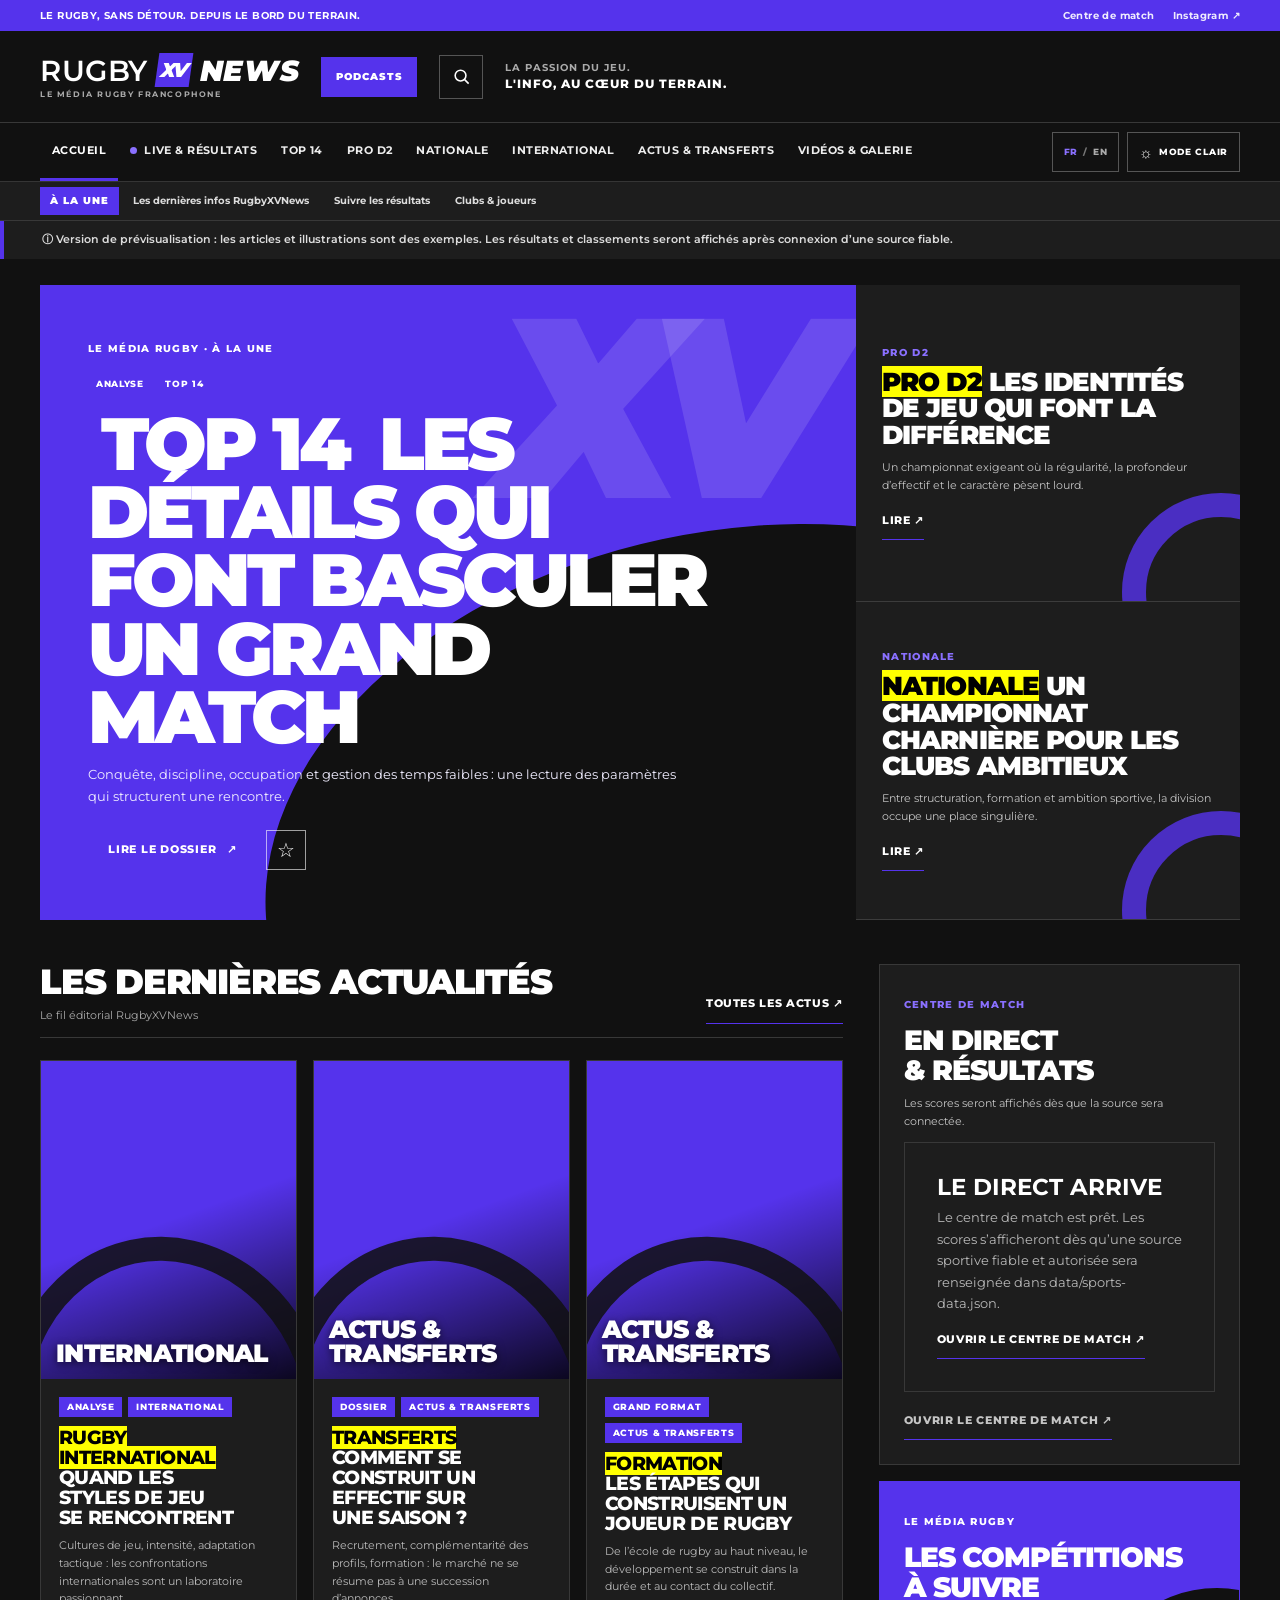
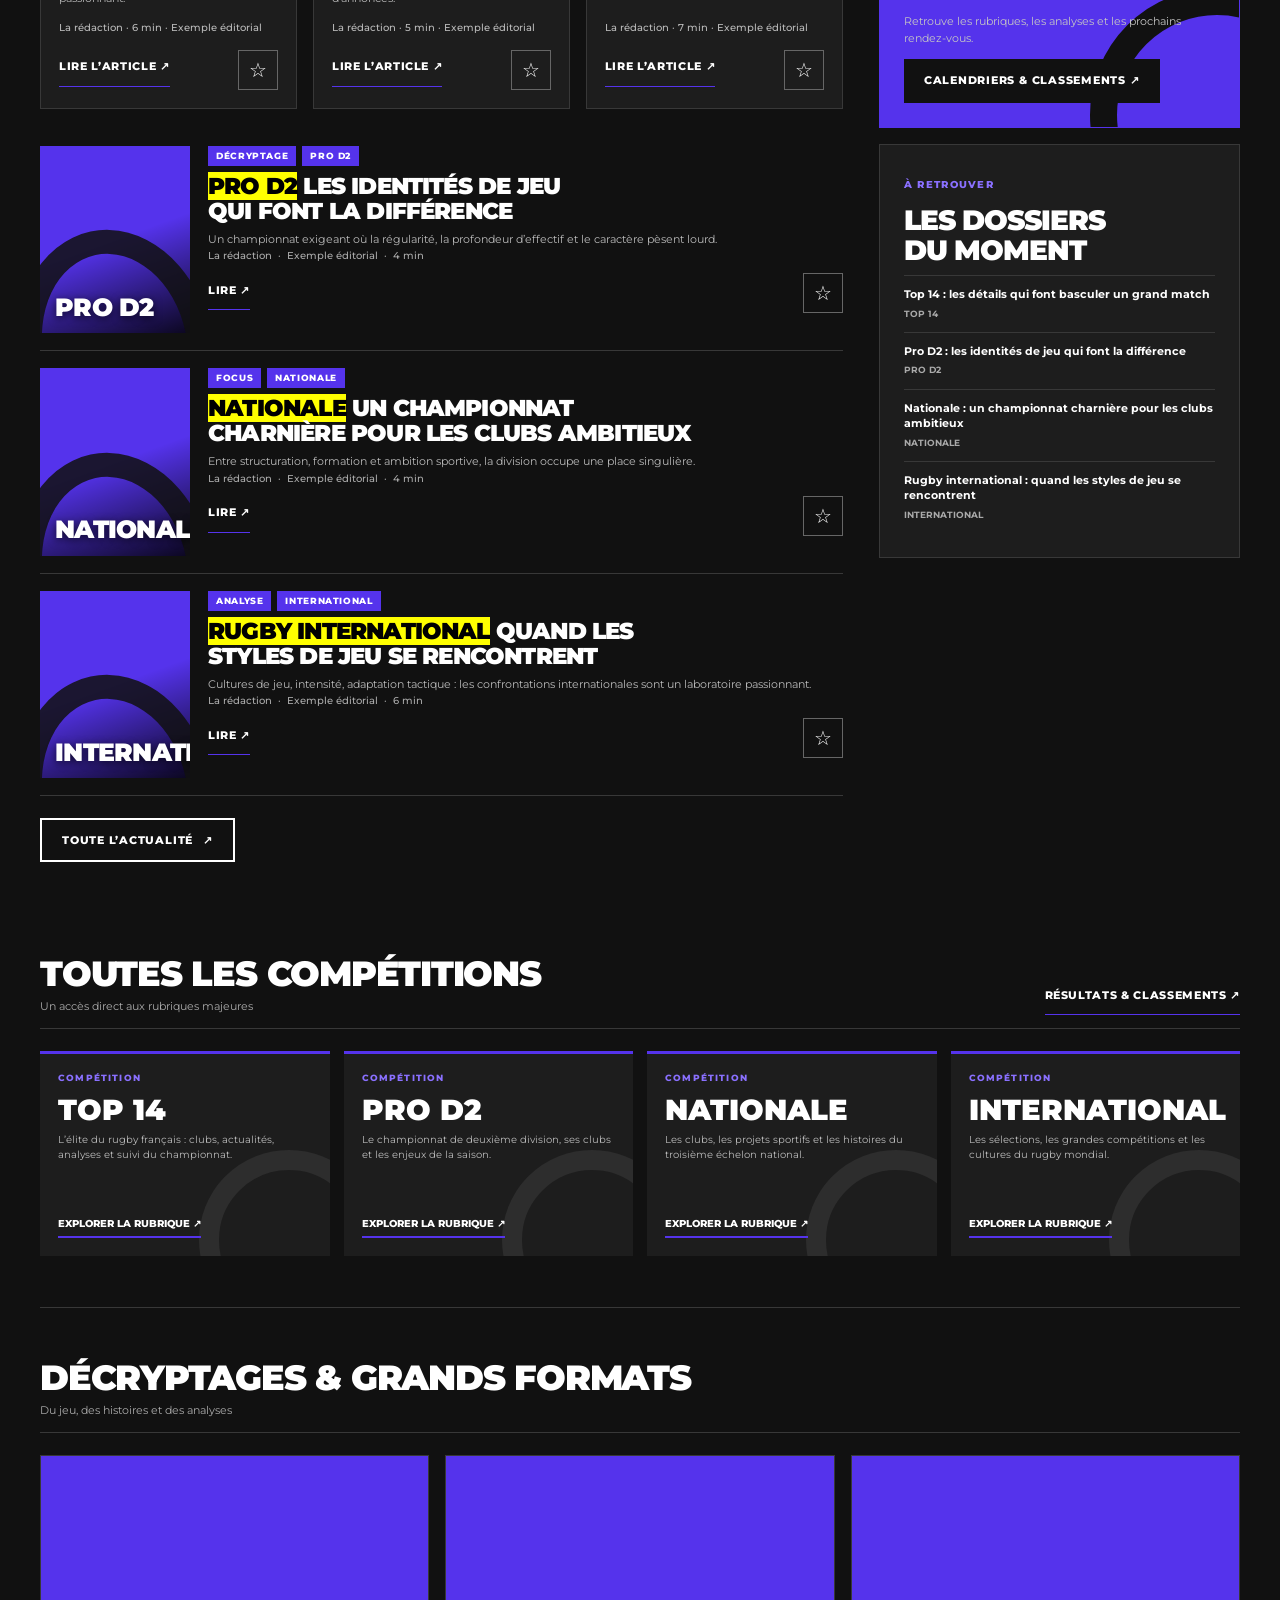
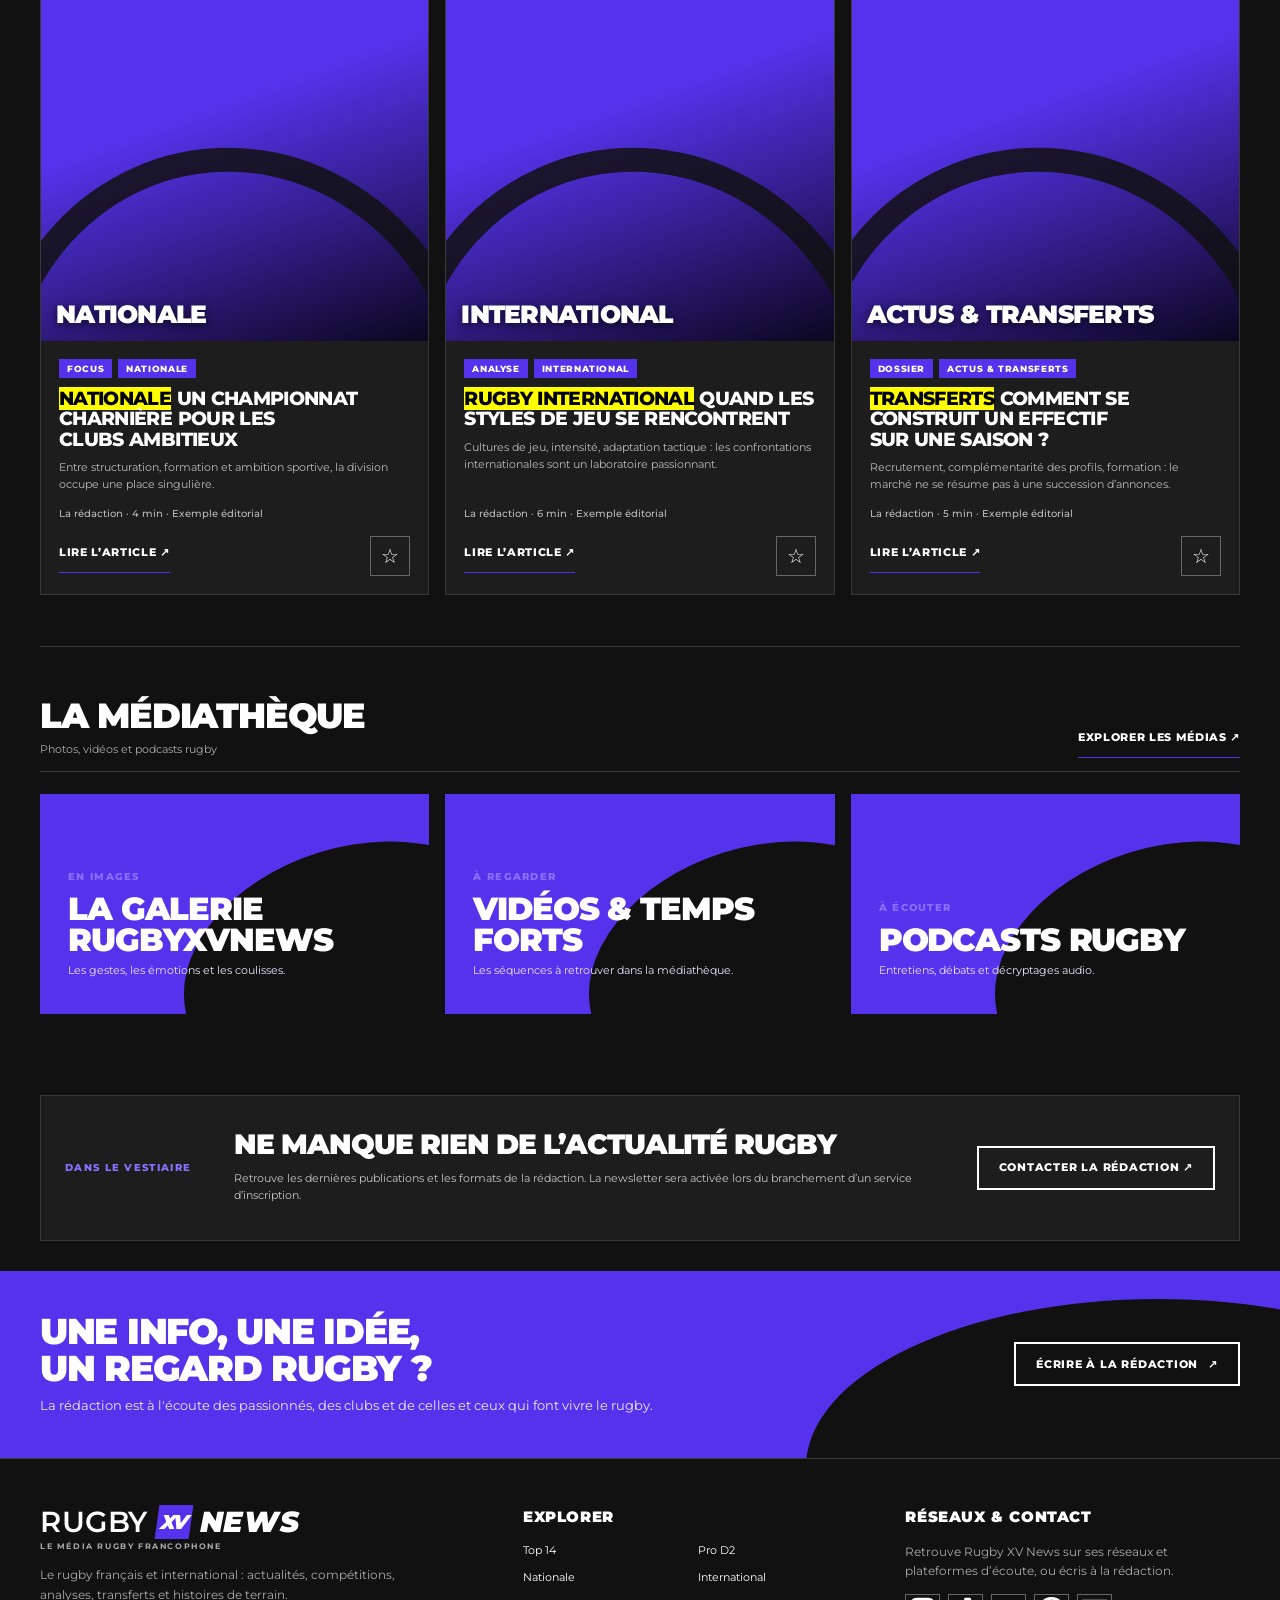
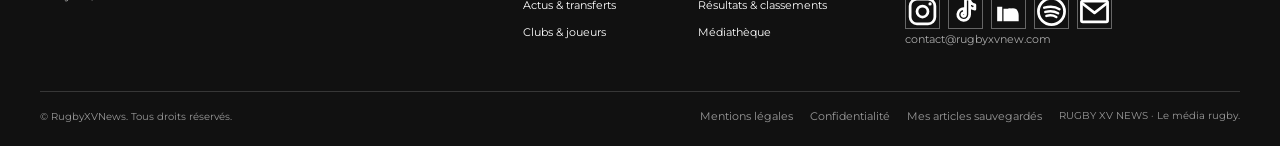
==== commit 76e5090e: "Add LinkedIn Spotify and email SVG social links" ====
--- a/index.html
+++ b/index.html
@@ -90,7 +90,13 @@
 <div><h3>Explorer</h3><div class="footlinks">
 <a href="?view=competition&comp=top14">Top 14</a><a href="?view=competition&comp=pro-d2">Pro D2</a><a href="?view=competition&comp=nationale">Nationale</a><a href="?view=competition&comp=international">International</a><a href="?view=news">Actus & transferts</a><a href="?view=live">Résultats & classements</a><a href="?view=directory">Clubs & joueurs</a><a href="?view=media">Médiathèque</a>
 </div></div>
-<div><h3>La rédaction</h3><p>Une information à signaler, une question ou une proposition de collaboration ?</p><p><a href="mailto:contact@rugbyxvnew.com">contact@rugbyxvnew.com</a></p><div class="social"><a href="https://www.instagram.com/rugby_xv_news/" target="_blank" rel="noopener noreferrer" aria-label="Instagram">IG</a><a href="https://www.tiktok.com/@rugby_xv_news" target="_blank" rel="noopener noreferrer" aria-label="TikTok">TT</a></div></div>
+<div><h3>Réseaux & contact</h3><p>Retrouve Rugby XV News sur ses réseaux et plateformes d’écoute, ou écris à la rédaction.</p><div class="social" aria-label="Réseaux et contact">
+<a class="social-link social-instagram" href="https://www.instagram.com/rugby_xv_news/" target="_blank" rel="noopener noreferrer" aria-label="Instagram" title="Instagram"><svg viewBox="0 0 24 24" aria-hidden="true"><rect x="3" y="3" width="18" height="18" rx="5" fill="none" stroke="currentColor" stroke-width="2"/><circle cx="12" cy="12" r="4" fill="none" stroke="currentColor" stroke-width="2"/><circle cx="17.5" cy="6.5" r="1.2" fill="currentColor"/></svg></a>
+<a class="social-link social-tiktok" href="https://www.tiktok.com/@rugby_xv_news" target="_blank" rel="noopener noreferrer" aria-label="TikTok" title="TikTok"><svg viewBox="0 0 24 24" aria-hidden="true"><path d="M15 3v11.2a4.3 4.3 0 1 1-3.8-4.27v3.1a1.3 1.3 0 1 0 .8 1.2V3h3c.2 2.1 1.4 3.7 3.8 4.2v3.1A8 8 0 0 1 15 8.5" fill="none" stroke="currentColor" stroke-width="2" stroke-linecap="round" stroke-linejoin="round"/></svg></a>
+<a class="social-link social-linkedin" href="https://fr.linkedin.com/posts/rugby-xv-news_pierre-courtaud-lentretien-cette-fin-activity-7414412370166448128-ef-X" target="_blank" rel="noopener noreferrer" aria-label="LinkedIn — Rugby XV News" title="LinkedIn"><svg viewBox="0 0 24 24" aria-hidden="true"><path d="M5 8.5V19M5 5.2v.1M10 19v-6.1c0-2 1.1-3.2 3-3.2s3 1.2 3 3.2V19M10 10v9M3 8.5h4V19H3zM8 10h4v1.4c.7-1 1.8-1.7 3.4-1.7 3 0 4.6 1.9 4.6 5.2V19h-4v-4.5c0-1.4-.6-2.2-1.8-2.2S12 13.1 12 14.5V19H8z" fill="currentColor" transform="translate(1 0) scale(.92 1)"/></svg></a>
+<a class="social-link social-spotify" href="https://open.spotify.com/episode/6Y0TlwoDidjWRm0lBxotRg" target="_blank" rel="noopener noreferrer" aria-label="Spotify — Podcast RUGBYXVNEWS" title="Spotify"><svg viewBox="0 0 24 24" aria-hidden="true"><circle cx="12" cy="12" r="9.5" fill="none" stroke="currentColor" stroke-width="2"/><path d="M6.7 9.2c3.9-1.1 8.4-.7 11.1 1.1M7.5 12.3c3.2-.9 6.8-.5 9.3 1M8.3 15.2c2.5-.7 5.2-.4 7.2.8" fill="none" stroke="currentColor" stroke-width="1.8" stroke-linecap="round"/></svg></a>
+<a class="social-link social-email" href="mailto:contact@rugbyxvnew.com" aria-label="Envoyer un e-mail à Rugby XV News" title="E-mail"><svg viewBox="0 0 24 24" aria-hidden="true"><rect x="2.5" y="4.5" width="19" height="15" rx="1" fill="none" stroke="currentColor" stroke-width="2"/><path d="m3 6 9 7 9-7" fill="none" stroke="currentColor" stroke-width="2" stroke-linecap="round" stroke-linejoin="round"/></svg></a>
+</div><p class="social-email-label"><a href="mailto:contact@rugbyxvnew.com">contact@rugbyxvnew.com</a></p></div>
 </div>
 <div class="footbottom"><span>© <span id="year"></span> RugbyXVNews. Tous droits réservés.</span><div><a href="?view=legal">Mentions légales</a><a href="?view=privacy">Confidentialité</a><a href="?view=saved">Mes articles sauvegardés</a><span>RUGBY XV NEWS · Le média rugby.</span></div></div>
 </div></footer>
--- a/style.css
+++ b/style.css
@@ -1072,3 +1072,24 @@
  .gallery-dialog-arrow[data-gallery-prev]{left:8px}
  .gallery-dialog-arrow[data-gallery-next]{right:8px}
 }
+
+
+/* Masthead: keep the search control and slogan on a shared left-aligned line. */
+.mastin{justify-content:flex-start}
+.mastactions{flex:0 0 auto;justify-content:flex-start;margin-left:0}
+.tagline{flex:1 1 auto;min-width:0;text-align:left;margin-left:0}
+.search-suggestions{display:grid;gap:10px;margin-top:18px}
+.search-suggestions-empty,.search-suggestions-heading,.search-suggestions-more{margin:0;color:var(--ui-muted);font-size:12px;line-height:1.5}
+.search-suggestions-heading{font-weight:800;text-transform:uppercase;letter-spacing:.06em}
+.search-suggestion-list{display:grid;gap:0;max-height:min(42vh,360px);overflow:auto;border-top:1px solid var(--ui-border)}
+.search-suggestion{display:grid;gap:5px;padding:13px 12px;border-bottom:1px solid var(--ui-border);color:var(--ui-text);text-decoration:none}
+.search-suggestion:hover,.search-suggestion:focus-visible{background:var(--ui-panel-raised);color:var(--ui-text)}
+.search-suggestion-category{color:var(--rxn-violet-light);font-size:10px;font-weight:800;letter-spacing:.06em;text-transform:uppercase}
+.search-suggestion strong{font-size:15px;line-height:1.25}
+.search-suggestion>span:last-child{color:var(--ui-muted);font-size:12px;line-height:1.45}
+.search-dialog .searchform input{color:var(--ui-text);caret-color:var(--rxn-violet)}
+.search-dialog .searchform input::placeholder{color:var(--ui-muted)}
+@media(max-width:820px){
+ .mastactions{margin-left:0}
+ .tagline{display:none}
+}
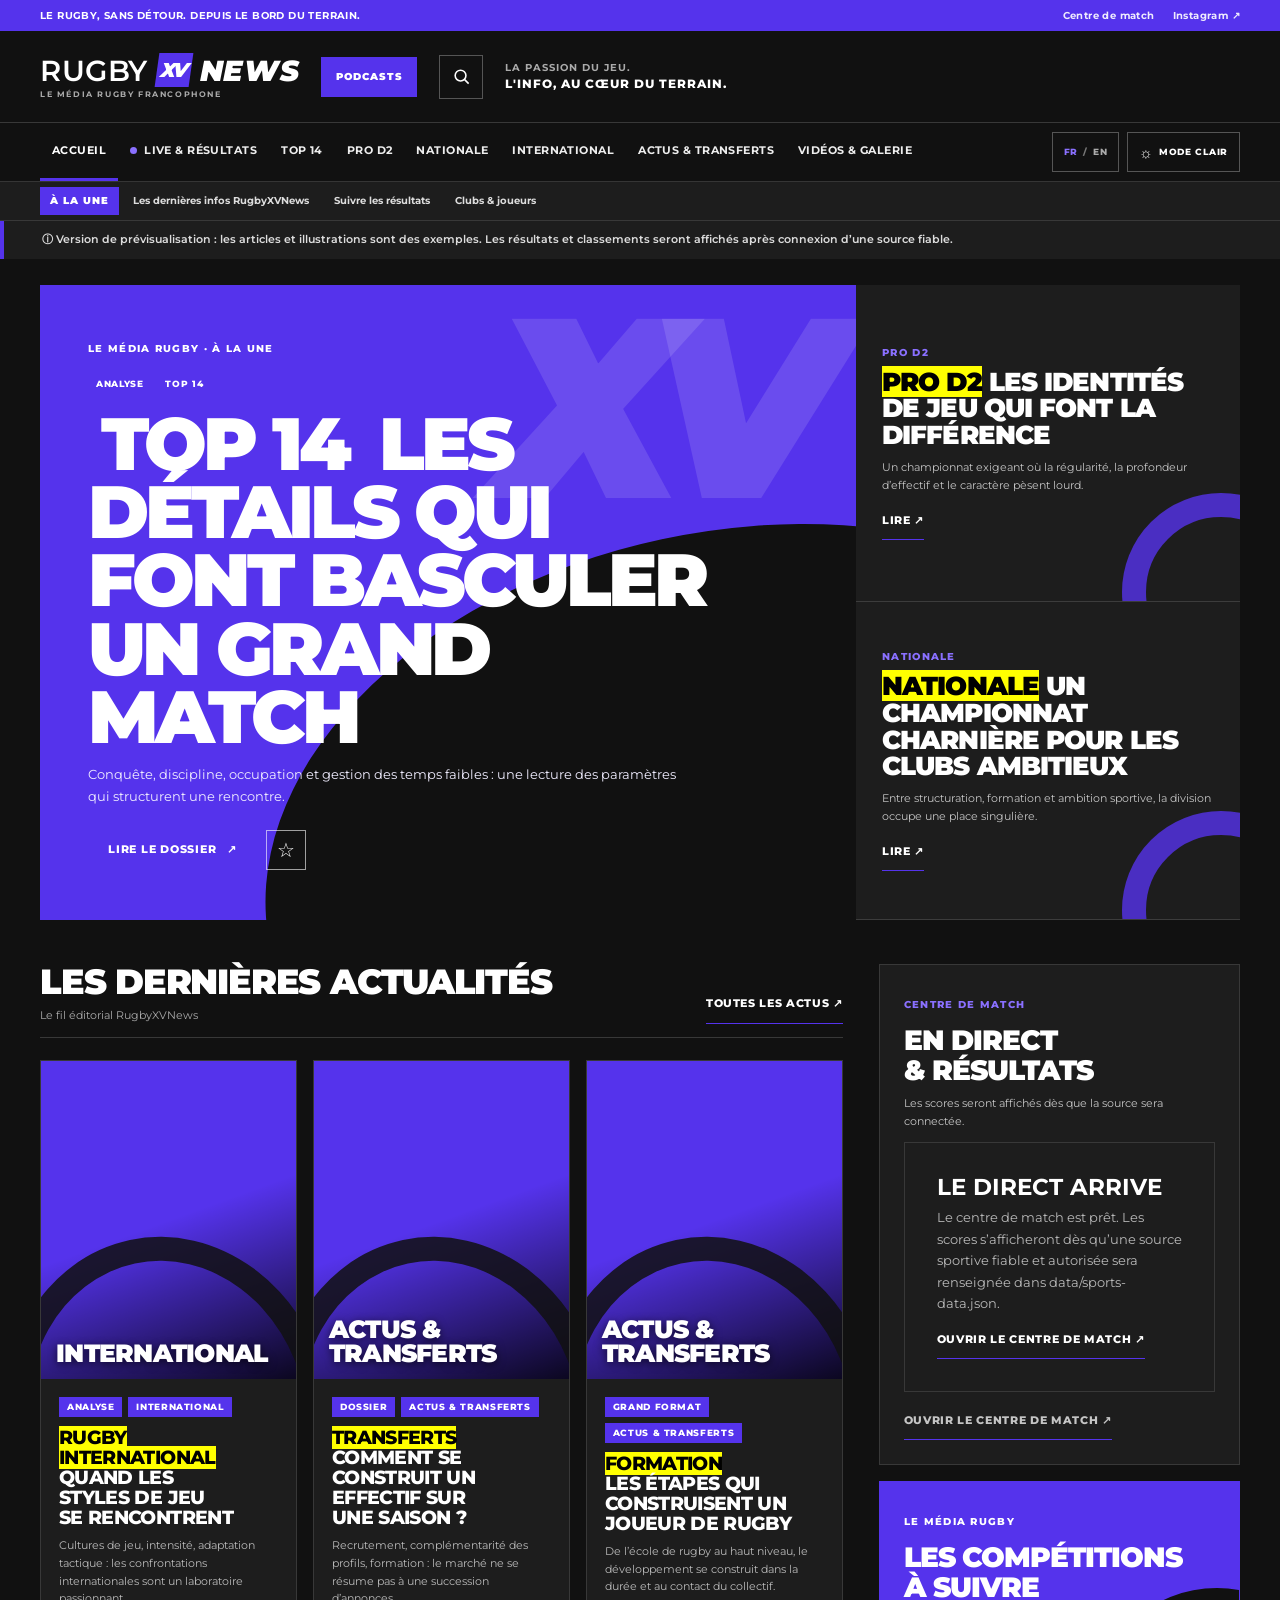
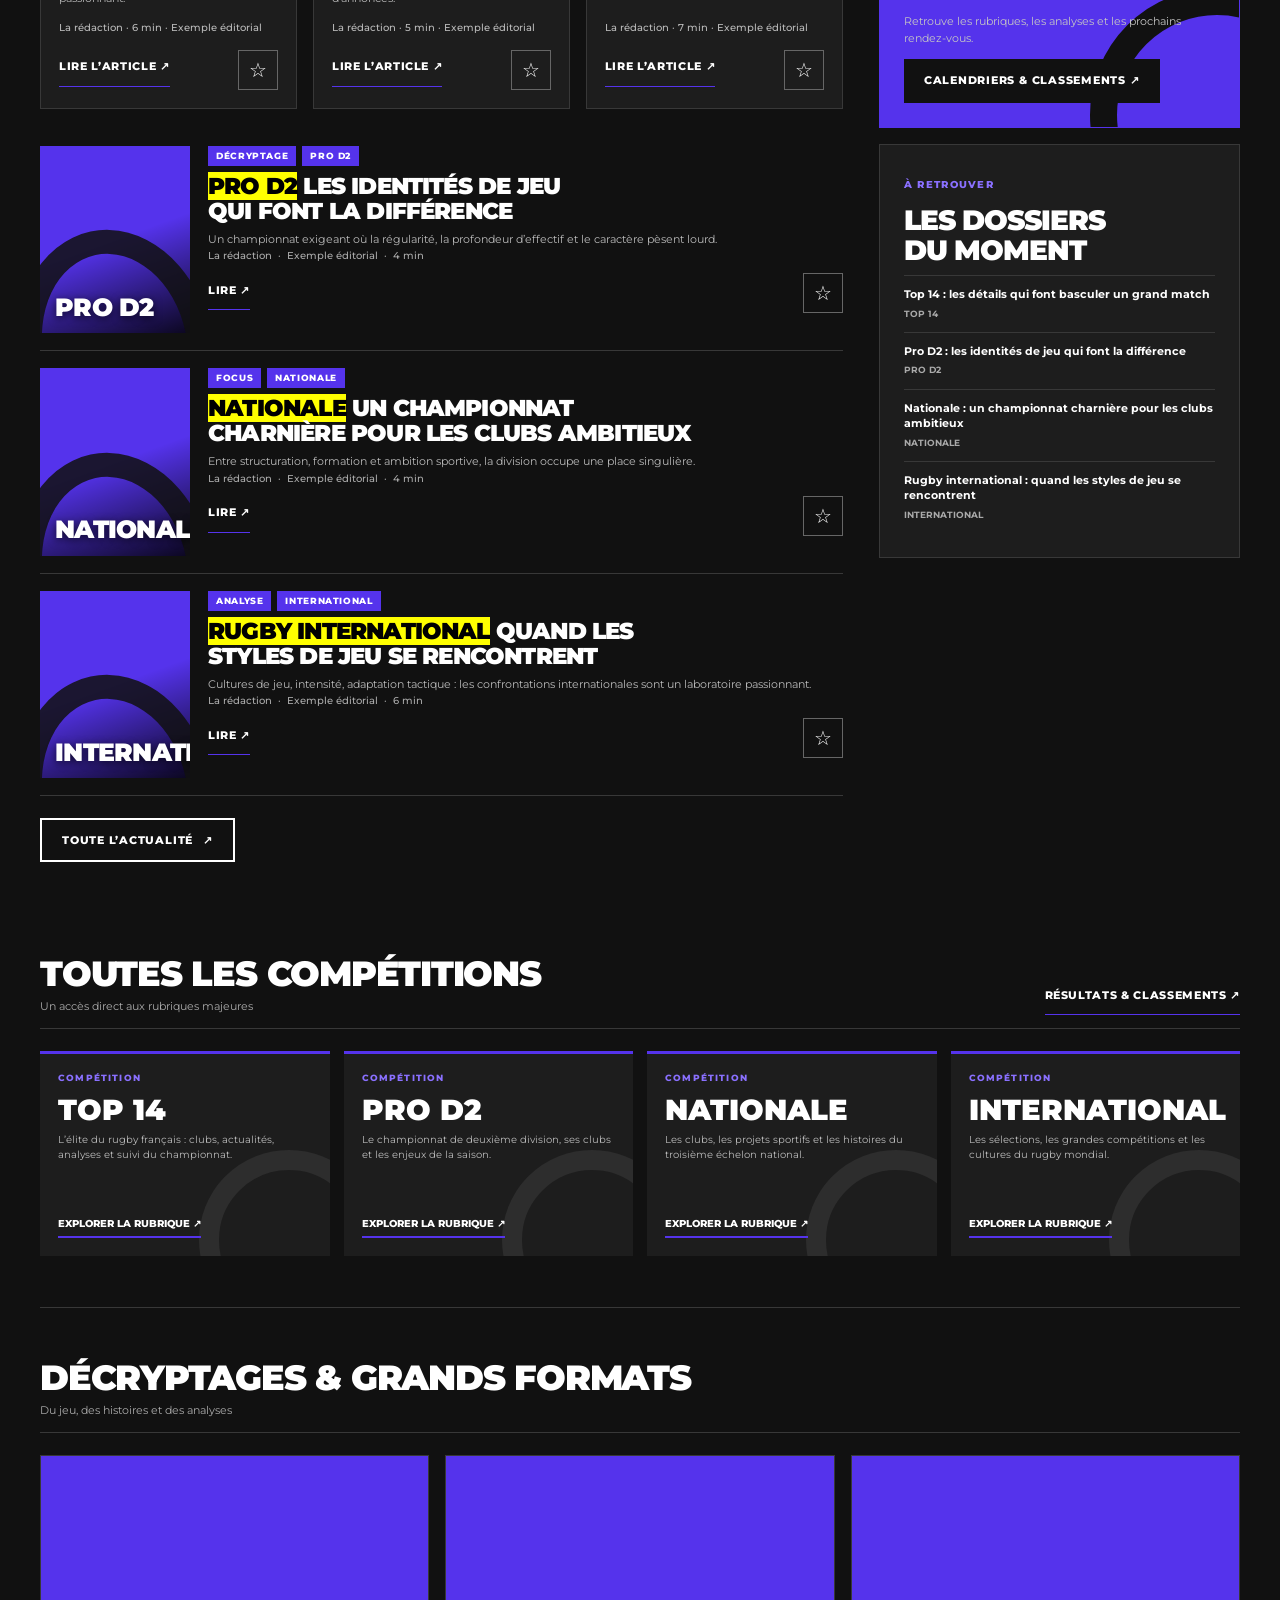
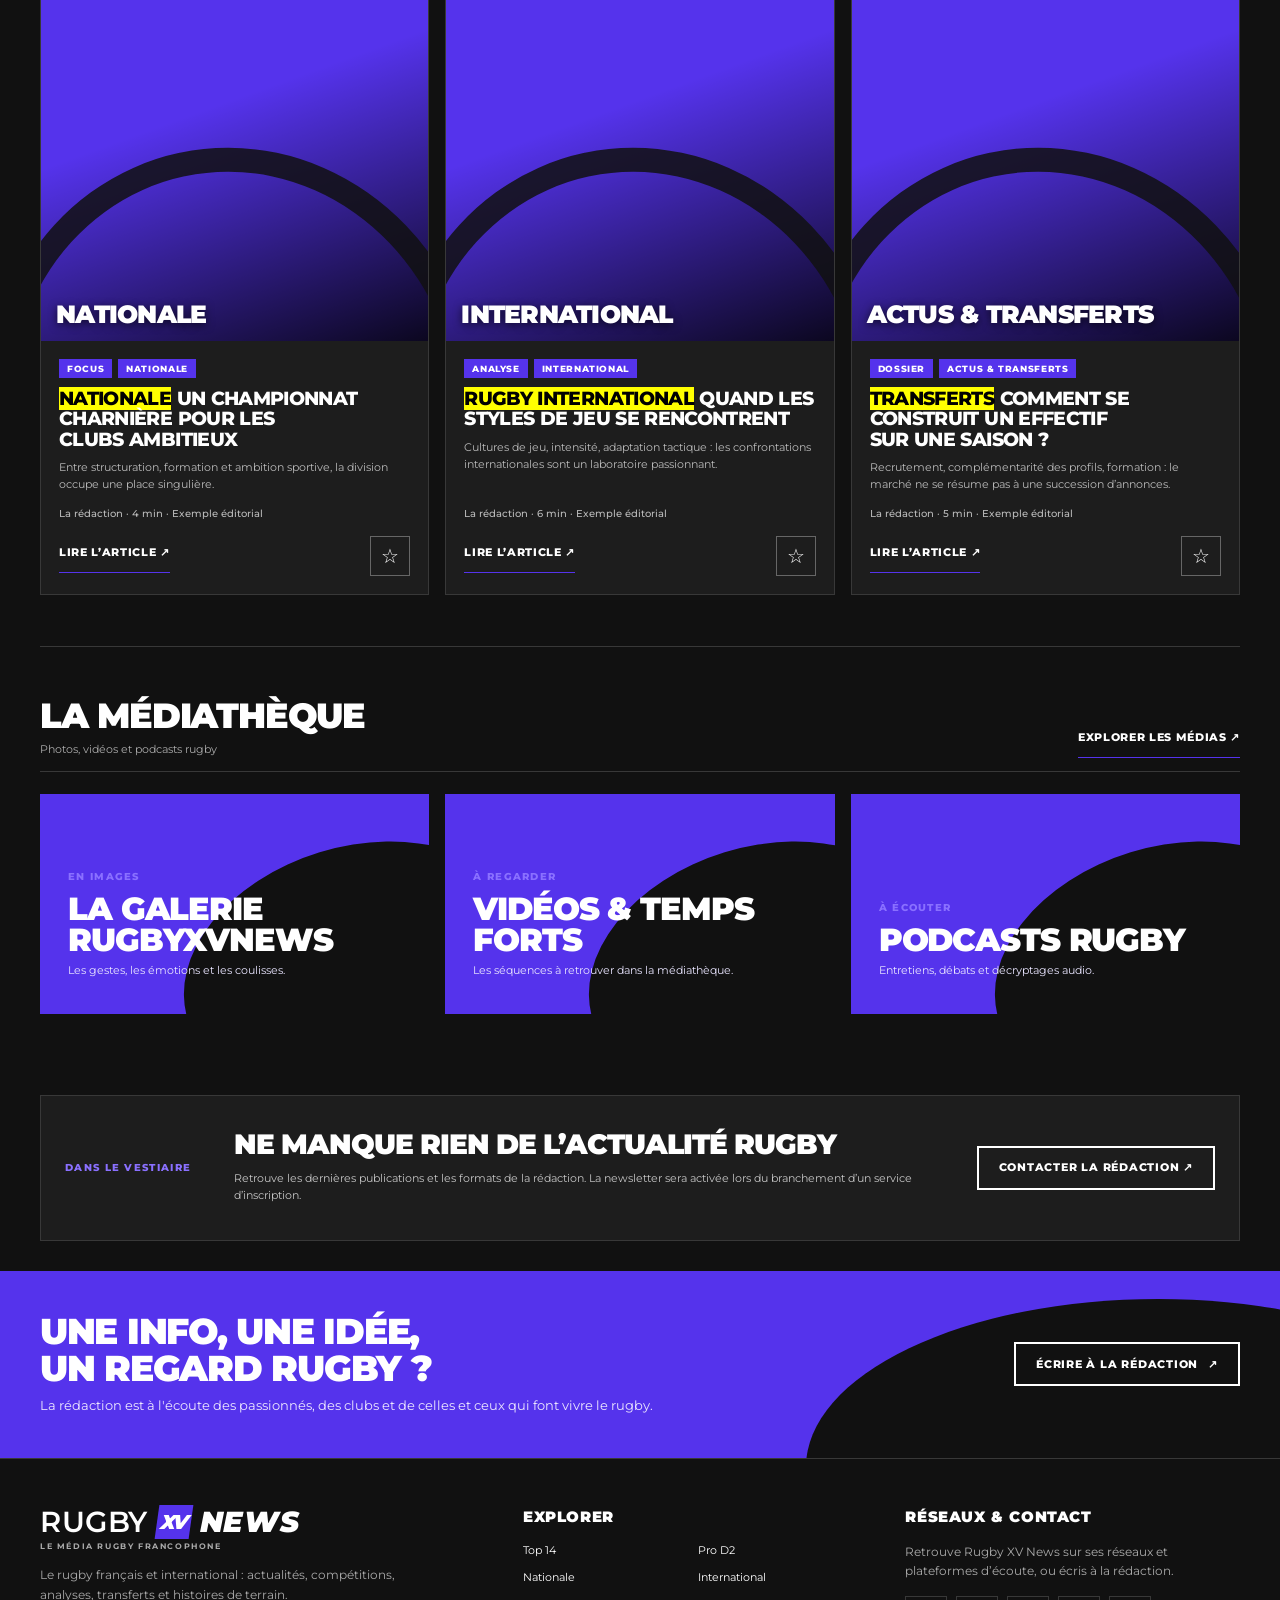
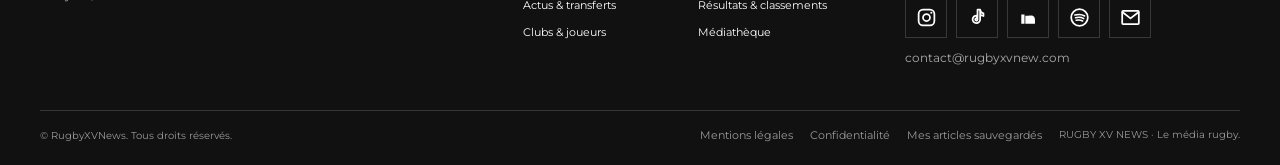
==== commit 68541894: "Replace site icon with Instagram-inspired SVG monogram" ====
--- a/index.html
+++ b/index.html
@@ -15,7 +15,9 @@
 <meta name="twitter:card" content="summary_large_image">
 <link rel="canonical" href="">
 <link rel="manifest" href="./manifest.webmanifest">
-<link rel="icon" href="./icon.svg?v=3" type="image/svg+xml" sizes="any">
+<link rel="icon" href="./icon.svg?v=4" type="image/svg+xml" sizes="any">
+<link rel="icon" href="./favicon-32.png?v=4" type="image/png" sizes="32x32">
+<link rel="apple-touch-icon" href="./apple-touch-icon.png?v=4" sizes="180x180">
 <link rel="preload" href="./assets/fonts/montserrat-latin-wght-normal.woff2" as="font" type="font/woff2" crossorigin>
 <link rel="preload" href="./assets/fonts/montserrat-latin-wght-italic.woff2" as="font" type="font/woff2" crossorigin>
 <link rel="stylesheet" href="./style.css">
--- a/style.css
+++ b/style.css
@@ -1093,3 +1093,14 @@
  .mastactions{margin-left:0}
  .tagline{display:none}
 }
+
+
+/* Footer social links with inline brand SVGs */
+.social{display:flex;flex-wrap:wrap;align-items:center;gap:9px;margin-top:15px}
+.social .social-link{display:grid;place-items:center;width:42px;height:42px;border:1px solid var(--ui-border);background:transparent;color:var(--ui-text);transition:background .18s ease,border-color .18s ease,color .18s ease}
+.social .social-link svg{display:block;width:21px;height:21px}
+.social .social-link:hover{background:var(--rxn-violet);border-color:var(--rxn-violet);color:#fff}
+.social .social-link:focus-visible{outline:3px solid var(--ui-focus);outline-offset:3px}
+.social-email-label{margin-top:10px!important}
+.social-email-label a{font-size:12px!important}
+@media(max-width:600px){.social .social-link{width:44px;height:44px}}
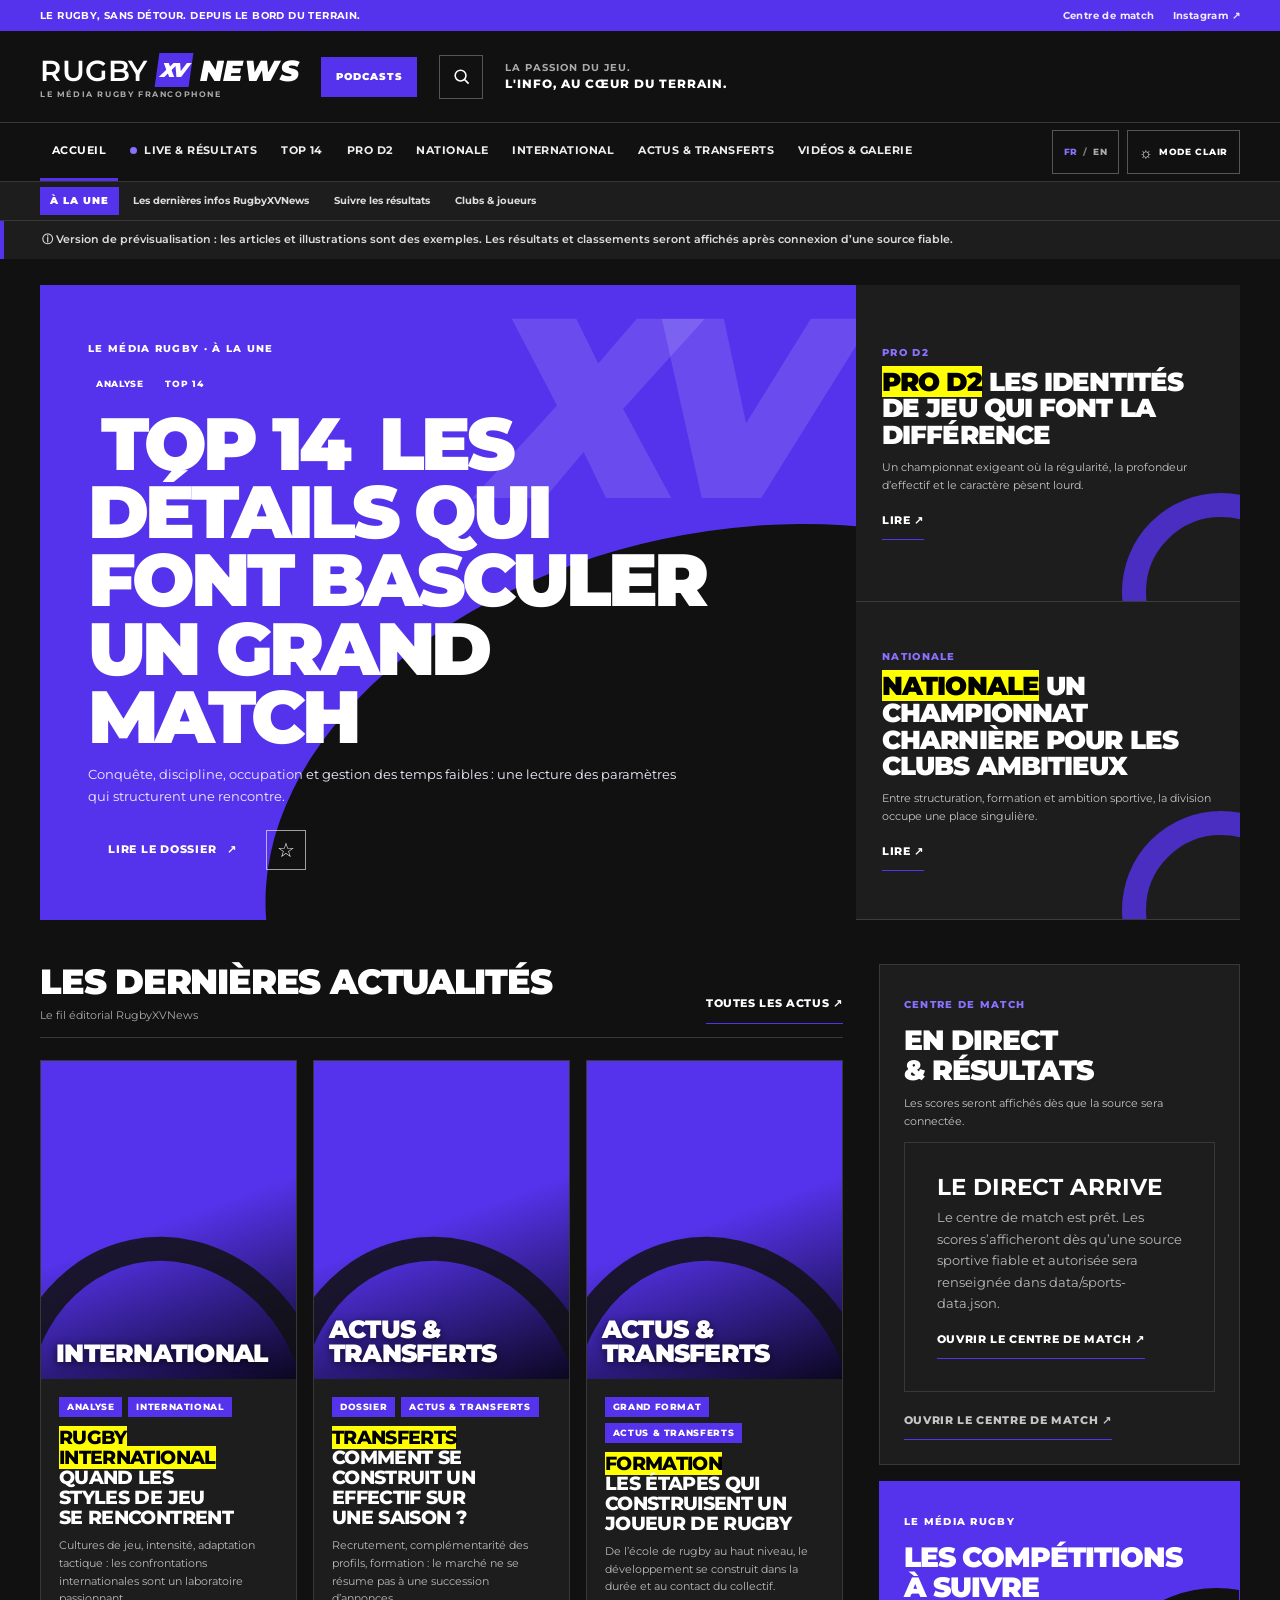
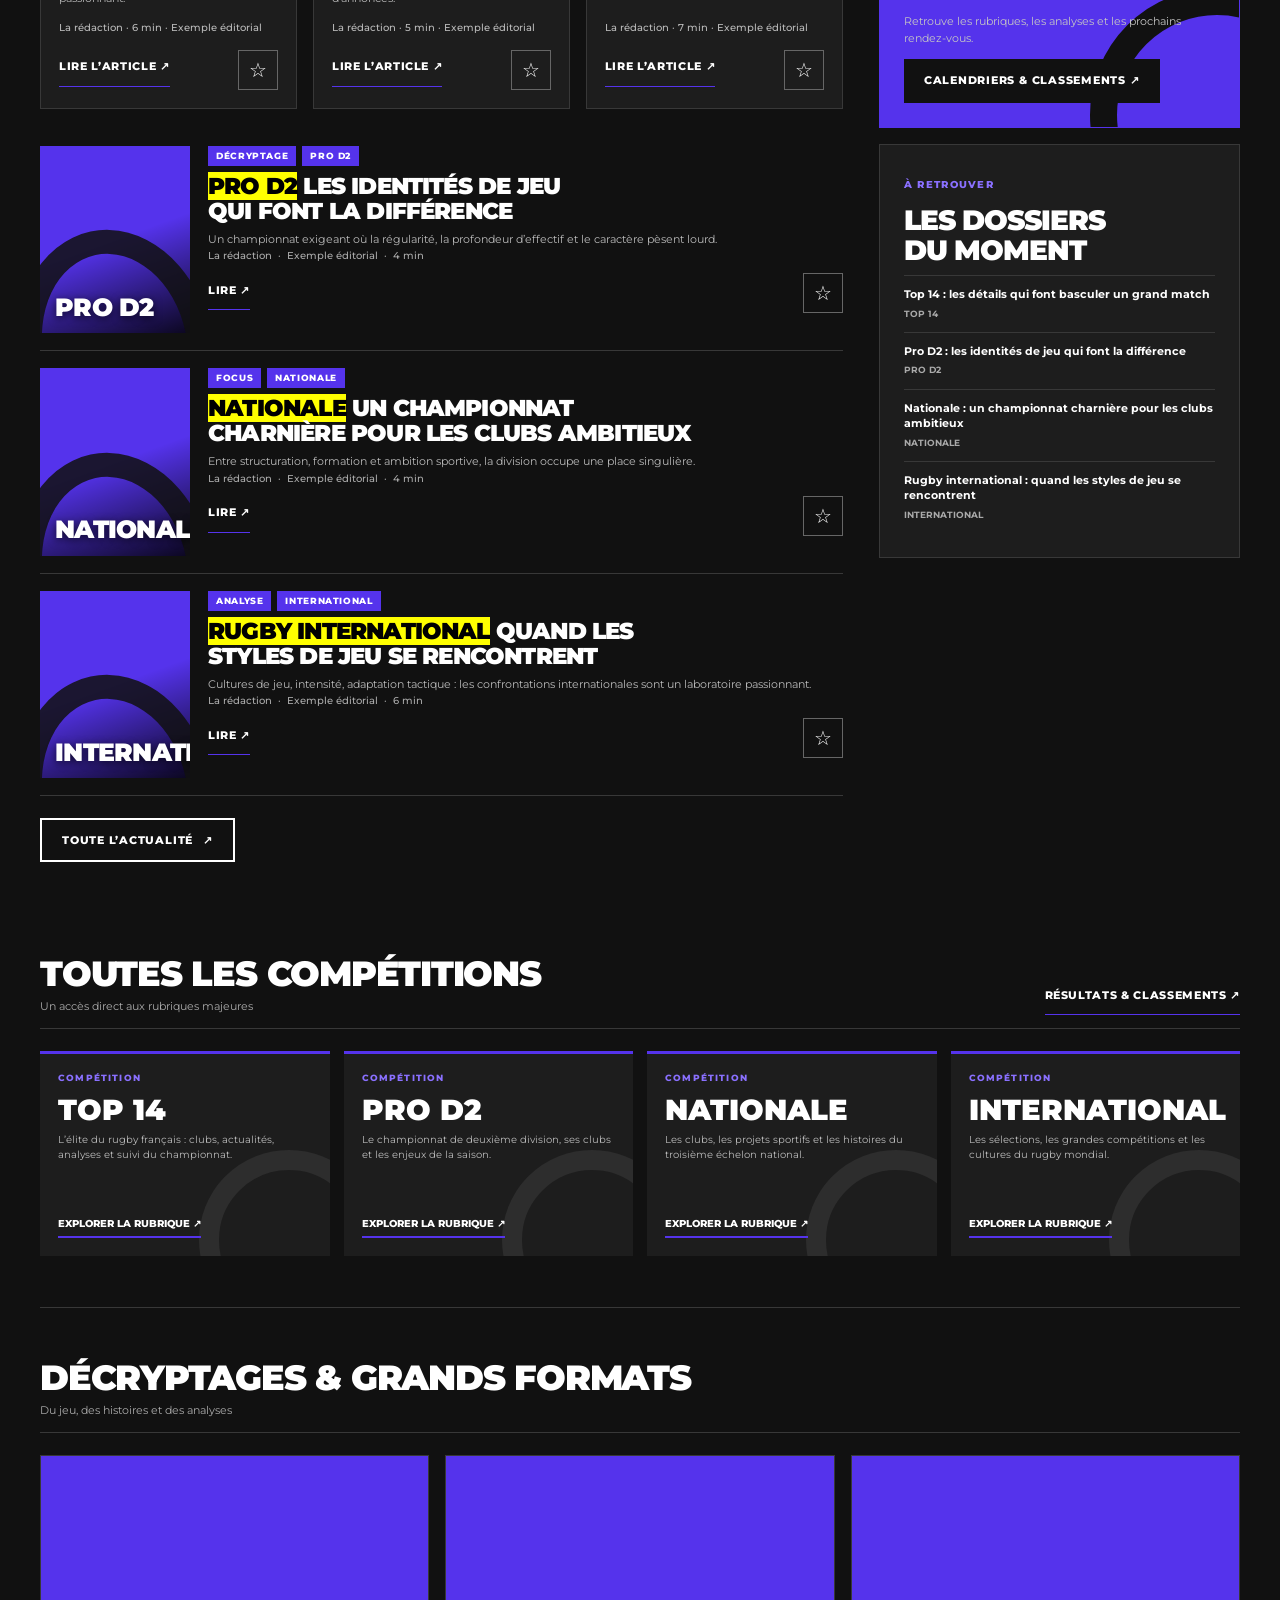
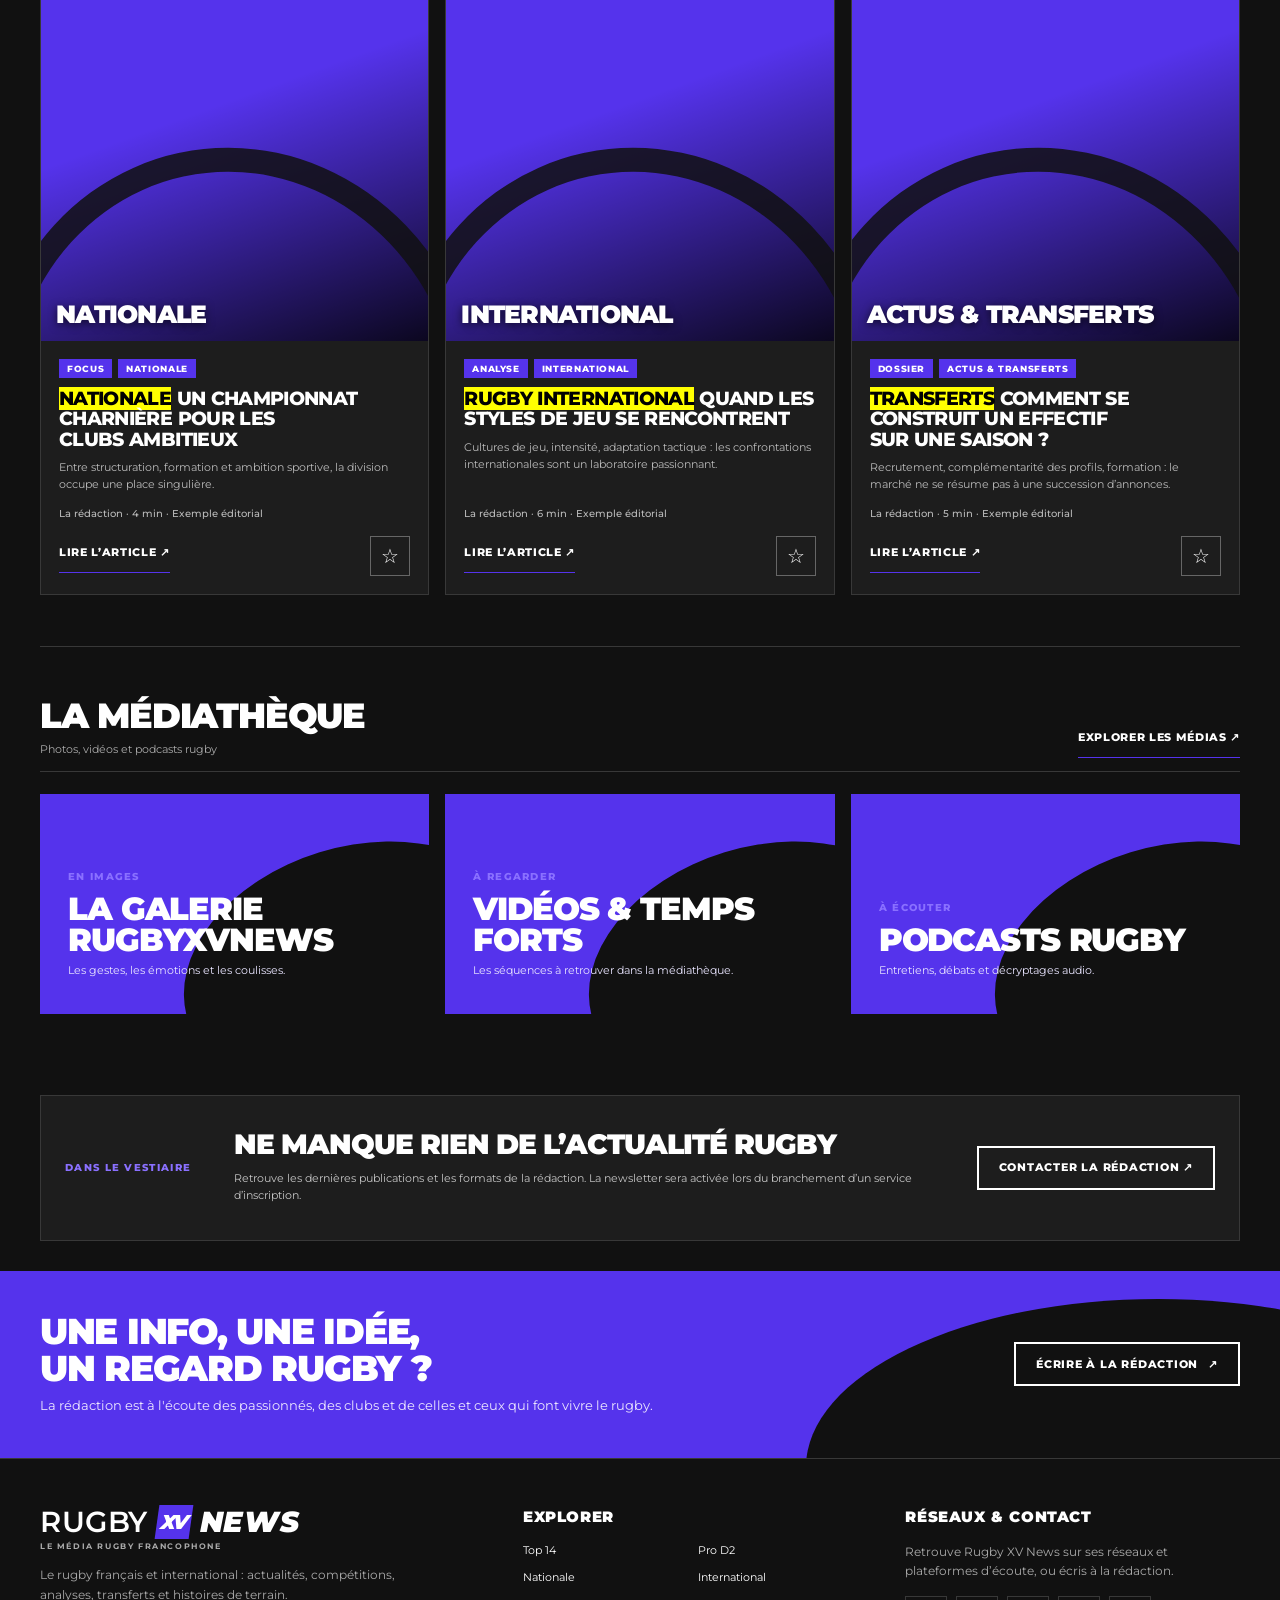
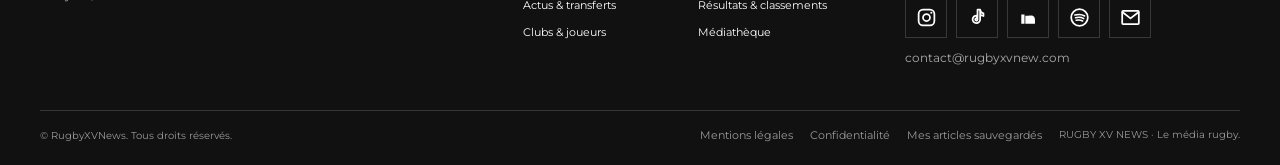
==== commit 3516cef1: "Set the canonical URL for RugbyXVNews" ====
--- a/index.html
+++ b/index.html
@@ -13,11 +13,10 @@
 <meta property="og:title" content="RugbyXVNews — Le rugby, sans détour">
 <meta property="og:description" content="Le rugby français et international : actualités, compétitions, résultats et analyses.">
 <meta name="twitter:card" content="summary_large_image">
-<link rel="canonical" href="">
+<link rel="canonical" href="https://sopp24.github.io/RugbyXVNews/">
 <link rel="manifest" href="./manifest.webmanifest">
-<link rel="icon" href="./icon.svg?v=4" type="image/svg+xml" sizes="any">
-<link rel="icon" href="./favicon-32.png?v=4" type="image/png" sizes="32x32">
-<link rel="apple-touch-icon" href="./apple-touch-icon.png?v=4" sizes="180x180">
+<link rel="icon" href="./icon.svg?v=5" type="image/svg+xml" sizes="any">
+<link rel="apple-touch-icon" href="./apple-touch-icon.png?v=5" sizes="180x180">
 <link rel="preload" href="./assets/fonts/montserrat-latin-wght-normal.woff2" as="font" type="font/woff2" crossorigin>
 <link rel="preload" href="./assets/fonts/montserrat-latin-wght-italic.woff2" as="font" type="font/woff2" crossorigin>
 <link rel="stylesheet" href="./style.css">
--- a/style.css
+++ b/style.css
@@ -1104,3 +1104,305 @@
 .social-email-label{margin-top:10px!important}
 .social-email-label a{font-size:12px!important}
 @media(max-width:600px){.social .social-link{width:44px;height:44px}}
+
+
+/* Responsive hardening — mobile, tablet, small laptops and iOS safe areas */
+html{ -webkit-text-size-adjust:100%; }
+body{max-width:100%;overflow-x:clip}
+.wrap,.mastin,.navin,.page-shell,.pageintro,.article-layout,.hero-grid,.feed-layout,.footgrid{min-width:0}
+.card-grid,.directory-grid,.media-grid,.gallery-grid,.score-grid,.lineup-grid,.comp-strip,.sidebar-stack{min-width:0}
+.card-grid>*,.directory-grid>*,.media-grid>*,.gallery-grid>*,.score-grid>*,.lineup-grid>*,.sidebar-stack>*{min-width:0}
+.pageintro h1,.article-header h1,.hero-copy h1,.news-card-body h3,.hero-secondary h2,.section-head h2,.sectionhead h2,.score-team,.match-feature-teams strong,.club-name{min-width:0;overflow-wrap:anywhere}
+.filterbar>*{min-width:0;max-width:100%}
+.filterbar input,.filterbar select,.search-page-form input,.searchform input{max-width:100%}
+.search-dialog,.gallery-dialog{max-height:calc(100vh - 24px);max-height:calc(100dvh - 24px);overflow-y:auto;overscroll-behavior:contain}
+.search-dialog-inner{min-width:0}
+.searchform button{min-height:44px;white-space:nowrap}
+.table-wrap{width:100%;max-width:100%;overflow-x:auto;overflow-y:hidden;overscroll-behavior-inline:contain;-webkit-overflow-scrolling:touch}
+.article-body img,.article-body video,.article-body iframe,.article-body table,.article-body pre{max-width:100%}
+.article-body img,.article-body video{height:auto}
+.article-body iframe{display:block;width:100%;aspect-ratio:16/9;height:auto;border:0}
+.article-body pre{overflow-x:auto;white-space:pre}
+.nav{z-index:90}
+.nav ul{overscroll-behavior:contain;-webkit-overflow-scrolling:touch}
+.menu{width:44px;height:44px;min-width:44px}
+.nav-control{min-height:44px}
+.totop{bottom:calc(22px + env(safe-area-inset-bottom))}
+.toast{bottom:calc(24px + env(safe-area-inset-bottom))}
+.gallery-dialog{width:min(900px,calc(100% - 24px))}
+.gallery-dialog-visual{max-height:60vh;max-height:60dvh}
+@media(max-width:820px){
+ .nav ul{max-height:calc(100vh - 110px);max-height:calc(100dvh - 110px)}
+ .nav li a{min-height:48px;padding-inline:14px}
+ .mobile-dock{min-height:62px;padding:7px 6px calc(7px + env(safe-area-inset-bottom))}
+ .mobile-dock a,.mobile-dock button{min-height:48px;font-size:10px;line-height:1.2}
+ body{padding-bottom:calc(70px + env(safe-area-inset-bottom))}
+ .totop{bottom:calc(78px + env(safe-area-inset-bottom))}
+ .toast{bottom:calc(78px + env(safe-area-inset-bottom));max-width:calc(100vw - 24px)}
+ .table-wrap{margin-inline:0}
+ .standings{min-width:600px;table-layout:auto}
+ .standings th,.standings td{padding:10px 10px;font-size:11px}
+ .standings th{font-size:10px}
+ .standings td.club-name{min-width:170px;white-space:normal;overflow-wrap:anywhere}
+ .article-body blockquote{margin-inline:0;padding:16px;font-size:clamp(17px,3vw,20px)}
+ .article-body h2{font-size:clamp(22px,4vw,30px);line-height:1.08;overflow-wrap:anywhere}
+ .search-dialog-inner{padding:clamp(12px,3vw,22px)}
+}
+@media(max-width:600px){
+ .topline .wrap>span{font-size:10px}
+ .mast-podcast-cta{min-height:40px;padding-inline:10px;font-size:10px;letter-spacing:.04em}
+ .mastactions .icon-button{width:44px;height:44px;min-width:44px}
+ .nav-tools{gap:6px}
+ .nav-control{min-height:44px;padding-inline:9px;font-size:10px;letter-spacing:.04em}
+ .nav-control.theme-control{min-width:86px}
+ .theme-control [data-theme-label]{font-size:10px}
+ .menu{width:44px;height:44px}
+ .pageintro h1{font-size:clamp(34px,9.5vw,52px);line-height:1;overflow-wrap:anywhere}
+ .section-head h2,.sectionhead h2{font-size:clamp(23px,6vw,29px)}
+ .filterbar input,.filterbar select{width:100%;min-width:0;min-height:44px;font-size:12px}
+ .filter-button,.article-tools button{min-height:44px;font-size:10px}
+ .searchform{display:grid;grid-template-columns:minmax(0,1fr) auto}
+ .searchform input{min-width:0;font-size:12px;padding-inline:11px}
+ .searchform button{padding-inline:12px;font-size:10px}
+ .news-card-body h3{font-size:clamp(16px,4.2vw,19px);overflow-wrap:anywhere}
+ .news-card-body .byline{font-size:10px;line-height:1.4}
+ .feed-item h3{font-size:clamp(16px,4.5vw,19px);overflow-wrap:anywhere}
+ .feed-item p{font-size:12px}
+ .score-team{font-size:11px;overflow-wrap:anywhere}
+ .match-feature-teams strong{font-size:clamp(15px,4vw,20px);overflow-wrap:anywhere}
+ .article-tools button{min-width:44px;padding-inline:8px}
+ .article-body{font-size:16px;line-height:1.75}
+ .article-body p,.article-body li{overflow-wrap:anywhere}
+ .gallery-dialog{padding:12px}
+ .gallery-dialog-visual{min-height:38vh;min-height:38dvh;max-height:54vh;max-height:54dvh;padding:14px}
+ .footlinks a,.footer a:not(.brand){font-size:11px}
+ .social .social-link{width:44px;height:44px}
+}
+@media(max-width:390px){
+ .wrap{width:calc(100% - 24px)}
+ .mastin{gap:6px}
+ .brand-signature{gap:4px}
+ .brand-rugby,.brand-news{font-size:15px}
+ .brand-monogram{min-width:22px;height:24px;font-size:14px}
+ .mast-podcast-cta{min-height:40px;padding-inline:7px;font-size:9px;letter-spacing:.02em}
+ .mastactions .icon-button{width:42px;height:42px;min-width:42px}
+ .nav-tools{gap:5px}
+ .lang-control{min-width:58px;padding-inline:6px;font-size:10px}
+ .theme-control{width:44px;min-width:44px;padding:0}
+ .theme-control [data-theme-label]{display:none}
+ .theme-glyph{font-size:18px}
+ .mobile-dock a,.mobile-dock button{font-size:9px}
+ .mobile-dock span{font-size:18px}
+ .score-card{padding:12px}
+ .score-teams{gap:5px}
+ .score-num{font-size:clamp(24px,8vw,30px)}
+ .match-feature{padding:14px}
+ .match-feature-teams{gap:5px}
+ .article-tools{gap:5px}
+ .article-tools button{font-size:9px;padding-inline:6px}
+}
+@media(max-height:520px) and (max-width:820px){
+ .mobile-dock{min-height:54px;padding-top:4px;padding-bottom:calc(4px + env(safe-area-inset-bottom))}
+ .mobile-dock a,.mobile-dock button{min-height:44px}
+ body{padding-bottom:calc(60px + env(safe-area-inset-bottom))}
+ .nav ul{max-height:calc(100vh - 100px);max-height:calc(100dvh - 100px)}
+ .gallery-dialog-visual{min-height:32vh;min-height:32dvh;max-height:48vh;max-height:48dvh}
+}
+@media(max-width:600px){
+ .standings th:nth-child(n),.standings td:nth-child(n){display:table-cell!important}
+}
+
+
+/* UX safeguards: footer reachability and explicit light-theme contrast. */
+.footer{
+ position:relative;
+ display:block;
+ min-height:0;
+ height:auto;
+ max-height:none;
+ overflow:visible;
+ clear:both;
+}
+.footer>.wrap,
+.footgrid,
+.footgrid>div,
+.footbottom,
+.footbottom>div{
+ min-width:0;
+ max-width:100%;
+ overflow:visible;
+}
+.footgrid{align-items:start}
+.footdesc,
+.footer p,
+.footlinks a,
+.footbottom a,
+.footbottom span{overflow-wrap:anywhere}
+body[data-theme=light] .footer,
+body[data-theme=light] .footer a,
+body[data-theme=light] .footer h3,
+body[data-theme=light] .footbottom{color:var(--ui-text)}
+body[data-theme=light] .footer p,
+body[data-theme=light] .footer .brand-caption{color:var(--ui-muted)}
+body[data-theme=light] .footer .social-link{
+ background:transparent;
+ color:var(--ui-text);
+ border-color:var(--ui-border);
+}
+body[data-theme=light] .footer .social-link:hover{
+ background:var(--rxn-violet);
+ color:#FFFFFF;
+ border-color:var(--rxn-violet);
+}
+body[data-theme=light] .pageintro-compact{color:var(--ui-text)}
+body[data-theme=light] .search-page-form input,
+body[data-theme=light] .search-dialog input,
+body[data-theme=light] .search-dialog select,
+body[data-theme=light] .search-dialog textarea{color:var(--ui-text)}
+body[data-theme=light] .score-num .is-winner,
+body[data-theme=light] .score-num .is-draw{color:var(--ui-text)}
+
+/* Keep focused footer links and the final copyright row above the fixed mobile dock. */
+@media(max-width:820px){
+ html{scroll-padding-bottom:calc(84px + env(safe-area-inset-bottom))}
+ body{padding-bottom:calc(84px + env(safe-area-inset-bottom))}
+}
+@media(max-height:520px) and (max-width:820px){
+ html{scroll-padding-bottom:calc(70px + env(safe-area-inset-bottom))}
+ body{padding-bottom:calc(70px + env(safe-area-inset-bottom))}
+}
+
+
+/* Light theme identity: purple typography on every white/light surface. */
+body[data-theme=light]{
+ --rxn-white:#5533EC;
+ --muted:#5533EC;
+ --ui-text:#5533EC;
+ --ui-muted:#5533EC;
+}
+body[data-theme=light] .nav li a,
+body[data-theme=light] .tickerflow,
+body[data-theme=light] .lang-next,
+body[data-theme=light] .lang-divider,
+body[data-theme=light] .filterbar input::placeholder,
+body[data-theme=light] .searchform input::placeholder,
+body[data-theme=light] .mobile-dock a,
+body[data-theme=light] .mobile-dock button{
+ color:var(--rxn-violet);
+}
+body[data-theme=light] .nav li a:hover,
+body[data-theme=light] .nav li a[aria-current=page],
+body[data-theme=light] .footer a:hover,
+body[data-theme=light] .mobile-dock a:hover,
+body[data-theme=light] .mobile-dock button:hover,
+body[data-theme=light] .mobile-dock a[aria-current=page]{
+ color:var(--rxn-violet-deep);
+}
+body[data-theme=light] .tickerflow a{color:inherit}
+body[data-theme=light] .tab,
+body[data-theme=light] .crumb,
+body[data-theme=light] .score-status,
+body[data-theme=light] .feed-meta,
+body[data-theme=light] .byline,
+body[data-theme=light] .results-count,
+body[data-theme=light] .data-freshness,
+body[data-theme=light] .search-hint,
+body[data-theme=light] .reading-size-hint,
+body[data-theme=light] .image-caption,
+body[data-theme=light] .gallery-item small,
+body[data-theme=light] .gallery-dialog-position,
+body[data-theme=light] .footdesc,
+body[data-theme=light] .footer p{
+ color:var(--rxn-violet);
+}
+
+/* Split-tone headline treatment on white panels: a crisp mid-word cut. */
+body[data-theme=light] .section-head h2,
+body[data-theme=light] .sectionhead h2,
+body[data-theme=light] .news-card-body h3 a,
+body[data-theme=light] .directory-card h3,
+body[data-theme=light] .comp-card .comp-name,
+body[data-theme=light] .article-body h2,
+body[data-theme=light] .article-body h3,
+body[data-theme=light] .bodycopy h2,
+body[data-theme=light] .bodycopy h3,
+body[data-theme=light] .widget:not(.widget-dark) h2,
+body[data-theme=light] .search-dialog-inner h2,
+body[data-theme=light] .footer h3{
+ background-image:linear-gradient(90deg,#5533EC 0 52%,#2D1A96 52% 100%);
+ background-clip:text;
+ -webkit-background-clip:text;
+ color:transparent;
+ -webkit-text-fill-color:transparent;
+}
+body[data-theme=light] .news-card-body h3 a:hover{
+ background-image:linear-gradient(90deg,#2D1A96 0 52%,#5533EC 52% 100%);
+}
+body[data-theme=light] .footer .brand-caption{
+ color:var(--rxn-violet);
+}
+body[data-theme=light] .social .social-link{
+ color:var(--rxn-violet);
+}
+body[data-theme=light] .social .social-link:hover{
+ color:#FFFFFF;
+}
+
+
+/* Light-theme contrast on the violet editorial bands.
+   The decorative pale disc stays in place; typography changes color as it crosses it. */
+body[data-theme=light] .pageintro h1{
+ background-image:linear-gradient(90deg,#FFFFFF 0 40%,#5533EC 40% 100%);
+ background-repeat:no-repeat;
+ background-size:100% 100%;
+ background-clip:text;
+ -webkit-background-clip:text;
+ color:transparent;
+ -webkit-text-fill-color:transparent;
+}
+body[data-theme=light] .pageintro p{
+ background-image:linear-gradient(90deg,#F0EDFF 0 58%,#5533EC 58% 100%);
+ background-repeat:no-repeat;
+ background-size:100% 100%;
+ background-clip:text;
+ -webkit-background-clip:text;
+ color:transparent;
+ -webkit-text-fill-color:transparent;
+}
+body[data-theme=light] .cta h2{
+ background-image:linear-gradient(90deg,#FFFFFF 0 66%,#5533EC 66% 100%);
+ background-repeat:no-repeat;
+ background-size:100% 100%;
+ background-clip:text;
+ -webkit-background-clip:text;
+ color:transparent;
+ -webkit-text-fill-color:transparent;
+}
+body[data-theme=light] .cta p{
+ background-image:linear-gradient(90deg,#F0EDFF 0 66%,#5533EC 66% 100%);
+ background-repeat:no-repeat;
+ background-size:100% 100%;
+ background-clip:text;
+ -webkit-background-clip:text;
+ color:transparent;
+ -webkit-text-fill-color:transparent;
+}
+@media(max-width:820px){
+ body[data-theme=light] .pageintro h1{
+  background-image:linear-gradient(90deg,#FFFFFF 0 46%,#5533EC 46% 100%);
+ }
+ body[data-theme=light] .pageintro p{
+  background-image:linear-gradient(90deg,#F0EDFF 0 38%,#5533EC 38% 100%);
+ }
+ body[data-theme=light] .cta h2,
+ body[data-theme=light] .cta p{
+  background-image:linear-gradient(90deg,#FFFFFF 0 64%,#5533EC 64% 100%);
+ }
+ body[data-theme=light] .mobile-dock{
+  background:#FFFFFF;
+  backdrop-filter:none;
+  -webkit-backdrop-filter:none;
+  border-top-color:var(--line);
+  box-shadow:0 -6px 22px rgba(35,24,92,.08);
+ }
+}
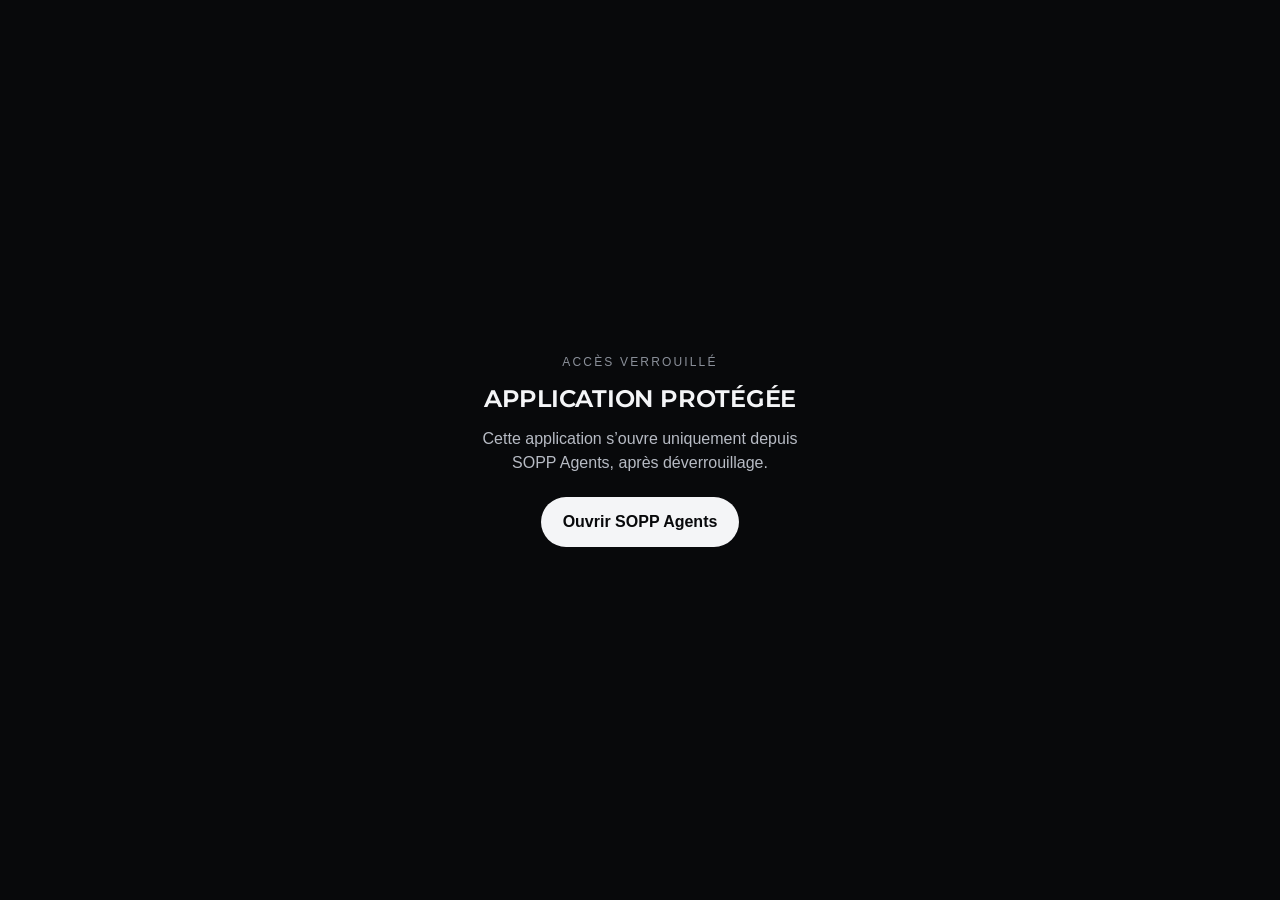
==== commit 9b3c9946: "Audit : corrections i18n, filtres EN, SW, accessibilité, verrou SOPP Agents - app.js : valeurs des o" ====
--- a/index.html
+++ b/index.html
@@ -3,6 +3,7 @@
 <head>
 <meta charset="utf-8">
 <meta name="viewport" content="width=device-width, initial-scale=1, viewport-fit=cover">
+<script src="sopp-gate.js"></script>
 <meta name="theme-color" content="#111111">
 <meta name="color-scheme" content="dark">
 <meta property="og:locale" content="fr_FR">
@@ -50,7 +51,7 @@
 <div class="wrap navin">
 <ul id="navlinks">
 <li><a data-nav="home" href="?view=home">Accueil</a></li>
-<li><a data-nav="live" href="?view=live"><span class="live-dot"></span> Live & résultats</a></li>
+<li><a data-nav="live" href="?view=live"><span class="live-dot" aria-hidden="true"></span> Live & résultats</a></li>
 <li><a data-nav="top14" href="?view=competition&comp=top14">Top 14</a></li>
 <li><a data-nav="prod2" href="?view=competition&comp=pro-d2">Pro D2</a></li>
 <li><a data-nav="nationale" href="?view=competition&comp=nationale">Nationale</a></li>
@@ -59,7 +60,7 @@
 <li class="navmore"><a data-nav="media" href="?view=media">Vidéos & galerie</a></li>
 
 </ul>
-<div class="nav-tools" aria-label="Préférences et accès rapides">
+<div class="nav-tools" role="group" aria-label="Préférences et accès rapides">
 <button type="button" class="nav-control lang-control" data-lang-toggle aria-label="Switch language to English" title="Français / English"><span class="lang-current" data-lang-current>FR</span><span class="lang-divider">/</span><span class="lang-next" data-lang-next>EN</span></button>
 <button type="button" class="nav-control theme-control" data-theme-toggle aria-label="Activer le thème sombre" aria-pressed="false" title="Changer de thème"><span class="theme-glyph" data-theme-icon aria-hidden="true">☾</span><span data-theme-label>Mode sombre</span></button>
 <button class="menu" type="button" aria-expanded="false" aria-controls="navlinks" aria-label="Ouvrir le menu"><svg viewBox="0 0 24 24" fill="none" stroke="currentColor" stroke-width="2"><path d="M3 6h18M3 12h18M3 18h18"/></svg></button>
@@ -67,7 +68,7 @@
 </div>
 </nav>
 
-<div class="ticker" aria-label="À la une"><div class="wrap">
+<div class="ticker" role="group" aria-label="À la une"><div class="wrap">
 <b>À LA UNE</b><div class="tickerflow" id="tickerflow"><a href="?view=news">Les dernières infos RugbyXVNews</a><a href="?view=live">Suivre les résultats</a><a href="?view=directory">Clubs & joueurs</a></div>
 </div></div>
 <div class="notice hidden" id="preview-notice"><div class="wrap">ⓘ Version de prévisualisation : les articles et illustrations sont des exemples. Les résultats et classements seront affichés après connexion d’une source fiable.</div></div>
@@ -91,7 +92,7 @@
 <div><h3>Explorer</h3><div class="footlinks">
 <a href="?view=competition&comp=top14">Top 14</a><a href="?view=competition&comp=pro-d2">Pro D2</a><a href="?view=competition&comp=nationale">Nationale</a><a href="?view=competition&comp=international">International</a><a href="?view=news">Actus & transferts</a><a href="?view=live">Résultats & classements</a><a href="?view=directory">Clubs & joueurs</a><a href="?view=media">Médiathèque</a>
 </div></div>
-<div><h3>Réseaux & contact</h3><p>Retrouve Rugby XV News sur ses réseaux et plateformes d’écoute, ou écris à la rédaction.</p><div class="social" aria-label="Réseaux et contact">
+<div><h3>Réseaux & contact</h3><p>Retrouve Rugby XV News sur ses réseaux et plateformes d’écoute, ou écris à la rédaction.</p><div class="social" role="group" aria-label="Réseaux et contact">
 <a class="social-link social-instagram" href="https://www.instagram.com/rugby_xv_news/" target="_blank" rel="noopener noreferrer" aria-label="Instagram" title="Instagram"><svg viewBox="0 0 24 24" aria-hidden="true"><rect x="3" y="3" width="18" height="18" rx="5" fill="none" stroke="currentColor" stroke-width="2"/><circle cx="12" cy="12" r="4" fill="none" stroke="currentColor" stroke-width="2"/><circle cx="17.5" cy="6.5" r="1.2" fill="currentColor"/></svg></a>
 <a class="social-link social-tiktok" href="https://www.tiktok.com/@rugby_xv_news" target="_blank" rel="noopener noreferrer" aria-label="TikTok" title="TikTok"><svg viewBox="0 0 24 24" aria-hidden="true"><path d="M15 3v11.2a4.3 4.3 0 1 1-3.8-4.27v3.1a1.3 1.3 0 1 0 .8 1.2V3h3c.2 2.1 1.4 3.7 3.8 4.2v3.1A8 8 0 0 1 15 8.5" fill="none" stroke="currentColor" stroke-width="2" stroke-linecap="round" stroke-linejoin="round"/></svg></a>
 <a class="social-link social-linkedin" href="https://fr.linkedin.com/posts/rugby-xv-news_pierre-courtaud-lentretien-cette-fin-activity-7414412370166448128-ef-X" target="_blank" rel="noopener noreferrer" aria-label="LinkedIn — Rugby XV News" title="LinkedIn"><svg viewBox="0 0 24 24" aria-hidden="true"><path d="M5 8.5V19M5 5.2v.1M10 19v-6.1c0-2 1.1-3.2 3-3.2s3 1.2 3 3.2V19M10 10v9M3 8.5h4V19H3zM8 10h4v1.4c.7-1 1.8-1.7 3.4-1.7 3 0 4.6 1.9 4.6 5.2V19h-4v-4.5c0-1.4-.6-2.2-1.8-2.2S12 13.1 12 14.5V19H8z" fill="currentColor" transform="translate(1 0) scale(.92 1)"/></svg></a>
@@ -103,14 +104,14 @@
 </div></footer>
 
 <nav class="mobile-dock" aria-label="Navigation mobile">
-<a href="?view=home" data-dock="home"><span>⌂</span>Accueil</a>
-<a href="?view=live" data-dock="live"><span>◉</span>Live</a>
-<button type="button" data-open-search><span>⌕</span>Recherche</button>
-<a href="?view=saved" data-dock="saved"><span>☆</span>Favoris <i data-saved-count>0</i></a>
+<a href="?view=home" data-dock="home"><span aria-hidden="true">⌂</span>Accueil</a>
+<a href="?view=live" data-dock="live"><span aria-hidden="true">◉</span>Live</a>
+<button type="button" data-open-search><span aria-hidden="true">⌕</span>Recherche</button>
+<a href="?view=saved" data-dock="saved"><span aria-hidden="true">☆</span>Favoris <i data-saved-count>0</i></a>
 </nav>
 
 <dialog class="search-dialog" id="search-dialog" aria-labelledby="search-heading">
-<form method="dialog" class="dialog-close-row"><button class="icon-button" aria-label="Fermer la recherche">×</button></form>
+<form method="dialog" class="dialog-close-row"><button class="icon-button" type="submit" aria-label="Fermer la recherche">×</button></form>
 <div class="search-dialog-inner"><span class="eyebrow">Dans le média</span><h2 id="search-heading">Que recherchez-vous ?</h2>
 <form id="global-search" class="searchform" role="search"><label class="sr-only" for="global-search-input">Mots-clés</label><input id="global-search-input" type="search" name="q" placeholder="Titre, sujet ou mot-clé…" autocomplete="off" required><button type="submit">Rechercher ↗</button></form>
 <div id="global-search-suggestions" class="search-suggestions" aria-live="polite" aria-relevant="additions text"><p class="search-suggestions-empty">Commence à saisir pour trouver un article de démonstration.</p></div>
--- a/style.css
+++ b/style.css
@@ -188,6 +188,7 @@
 .widget,.widget-dark{padding:22px;background:var(--rxn-surface);border:1px solid #393939}
 .widget h2,.widget-dark h2{margin:10px 0;font-size:clamp(22px,2.4vw,30px);line-height:1}
 .widget p,.widget-dark p{font-size:11px;color:#c5c5c5}
+.widget-dark p{color:#fff}
 .widget-dark{position:relative;overflow:hidden;background:var(--rxn-violet);border-color:var(--rxn-violet)}
 .widget-dark:after{content:"";position:absolute;width:200px;height:200px;right:-105px;bottom:-115px;border:27px solid var(--rxn-black);border-radius:50%}
 .widget-dark>*{position:relative;z-index:1}
@@ -780,7 +781,7 @@
 }
 @media print{
  body{background:#fff!important;color:#111!important;padding:0!important}
- .topline,.nav,.ticker,.mastactions,.article-aside,.article-tools,.mobile-dock,.cta,.footer,.totop,.toast,.reading-progress{display:none!important}
+ .topline,.nav,.ticker,.mastactions,.article-aside,.article-tools,.mobile-dock,.cta,.footer,.totop,.toast,.reading-progress,.skip,.mast-podcast-cta,.search-dialog,.gallery-dialog{display:none!important}
  .wrap{width:100%}
  .pageintro{background:#fff!important;color:#111!important;padding:10px 0}
  .pageintro:after{display:none}
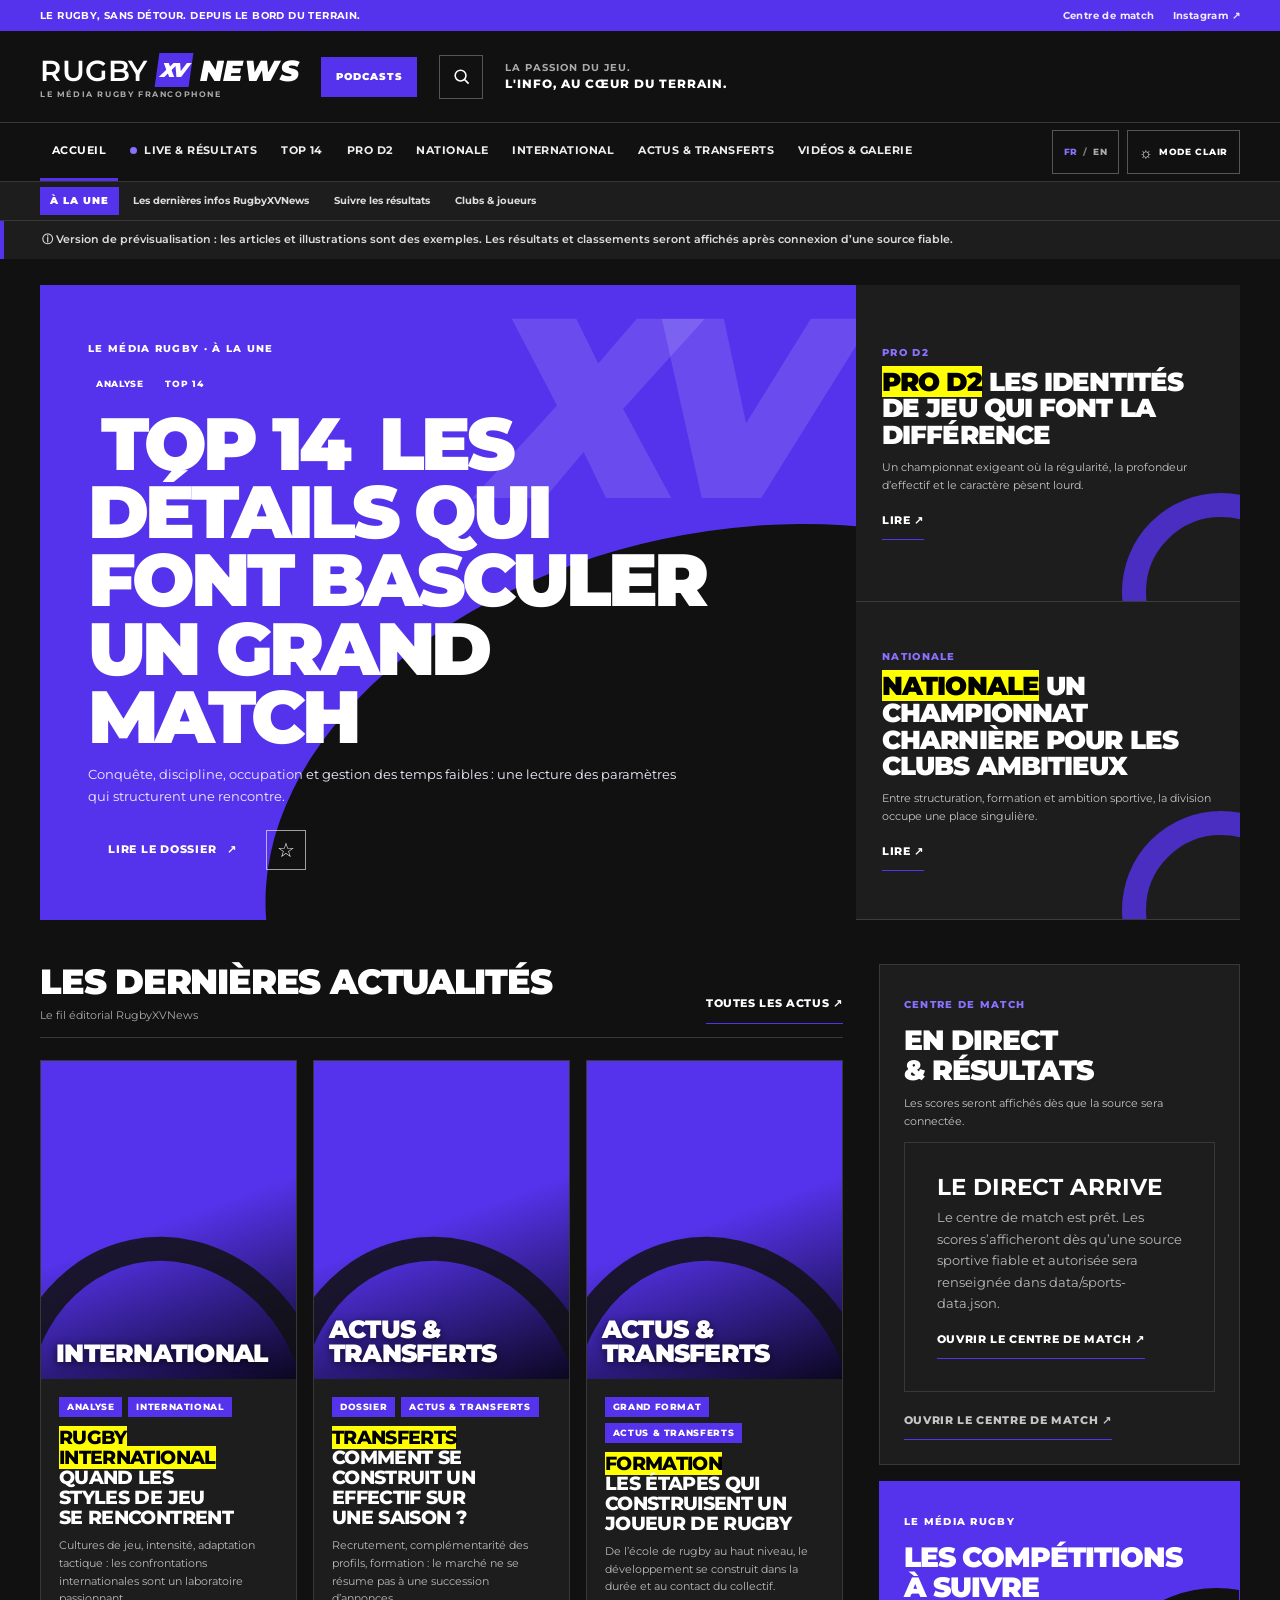
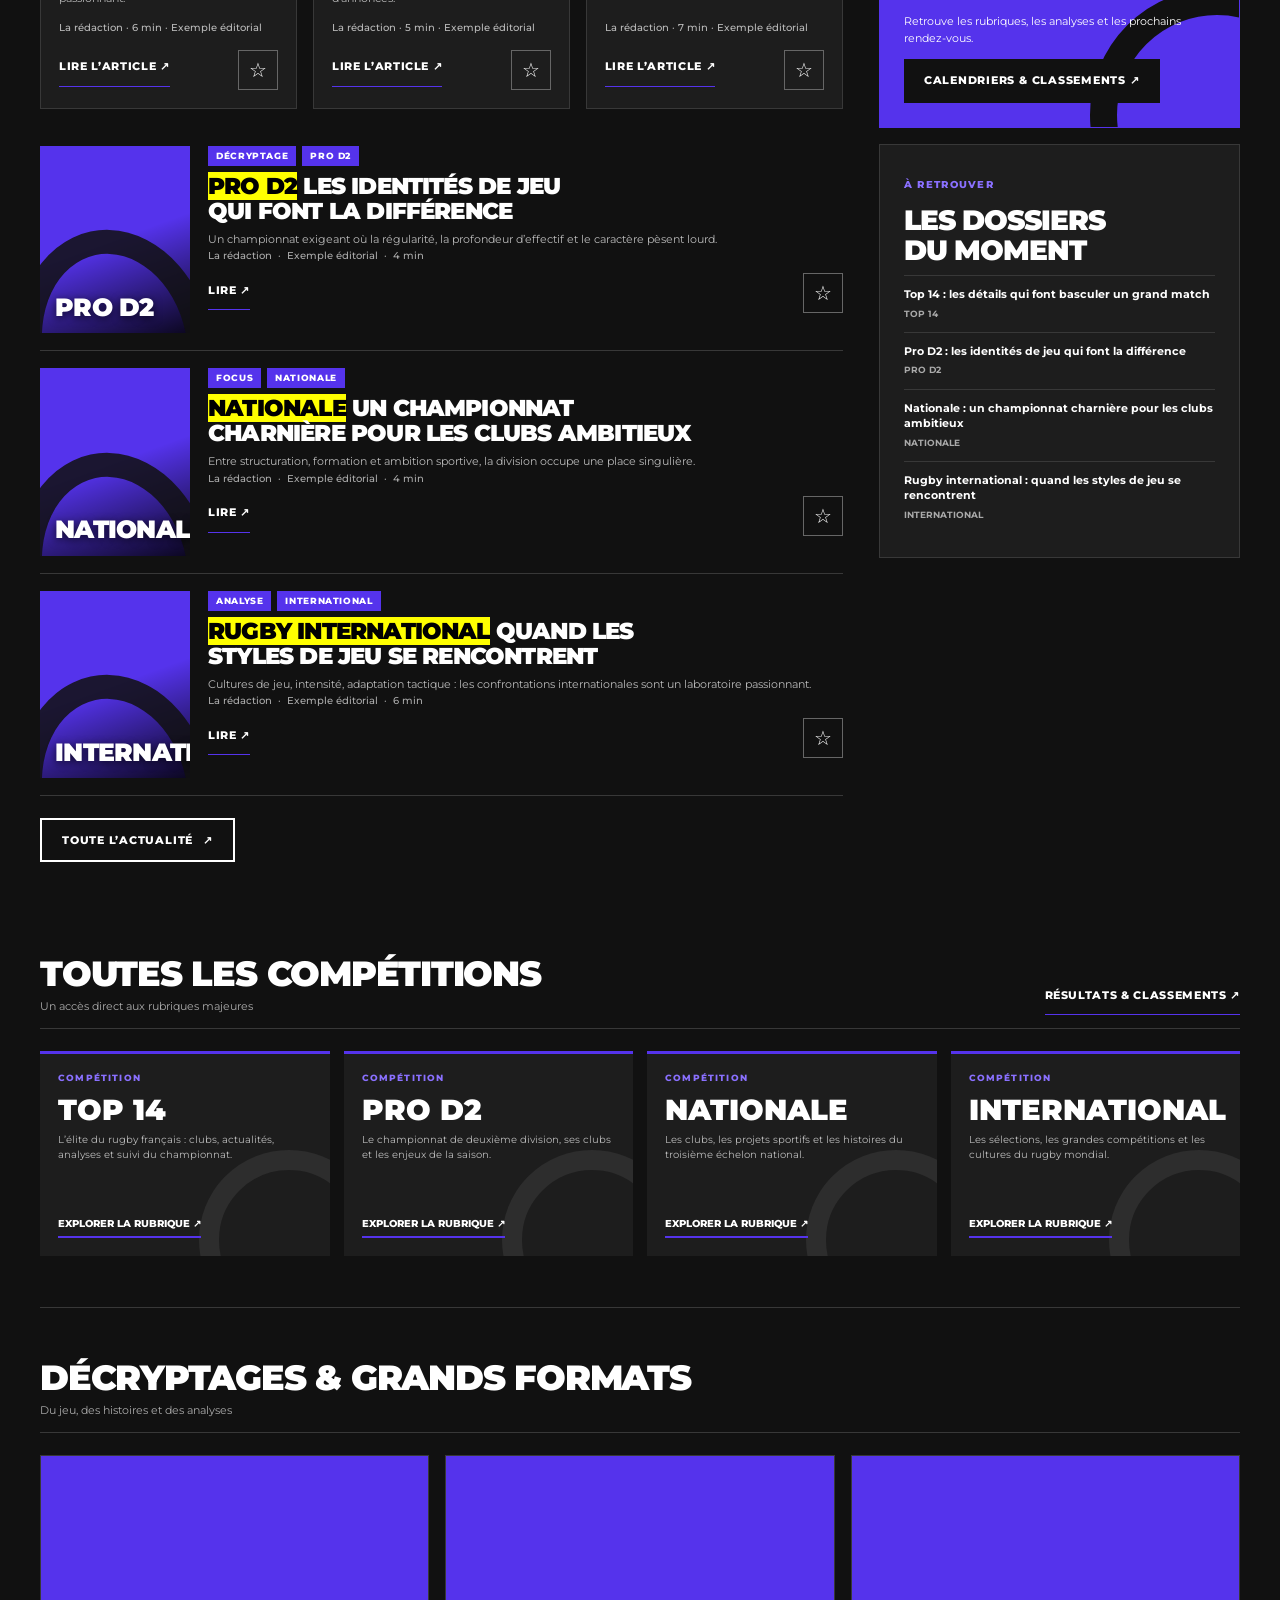
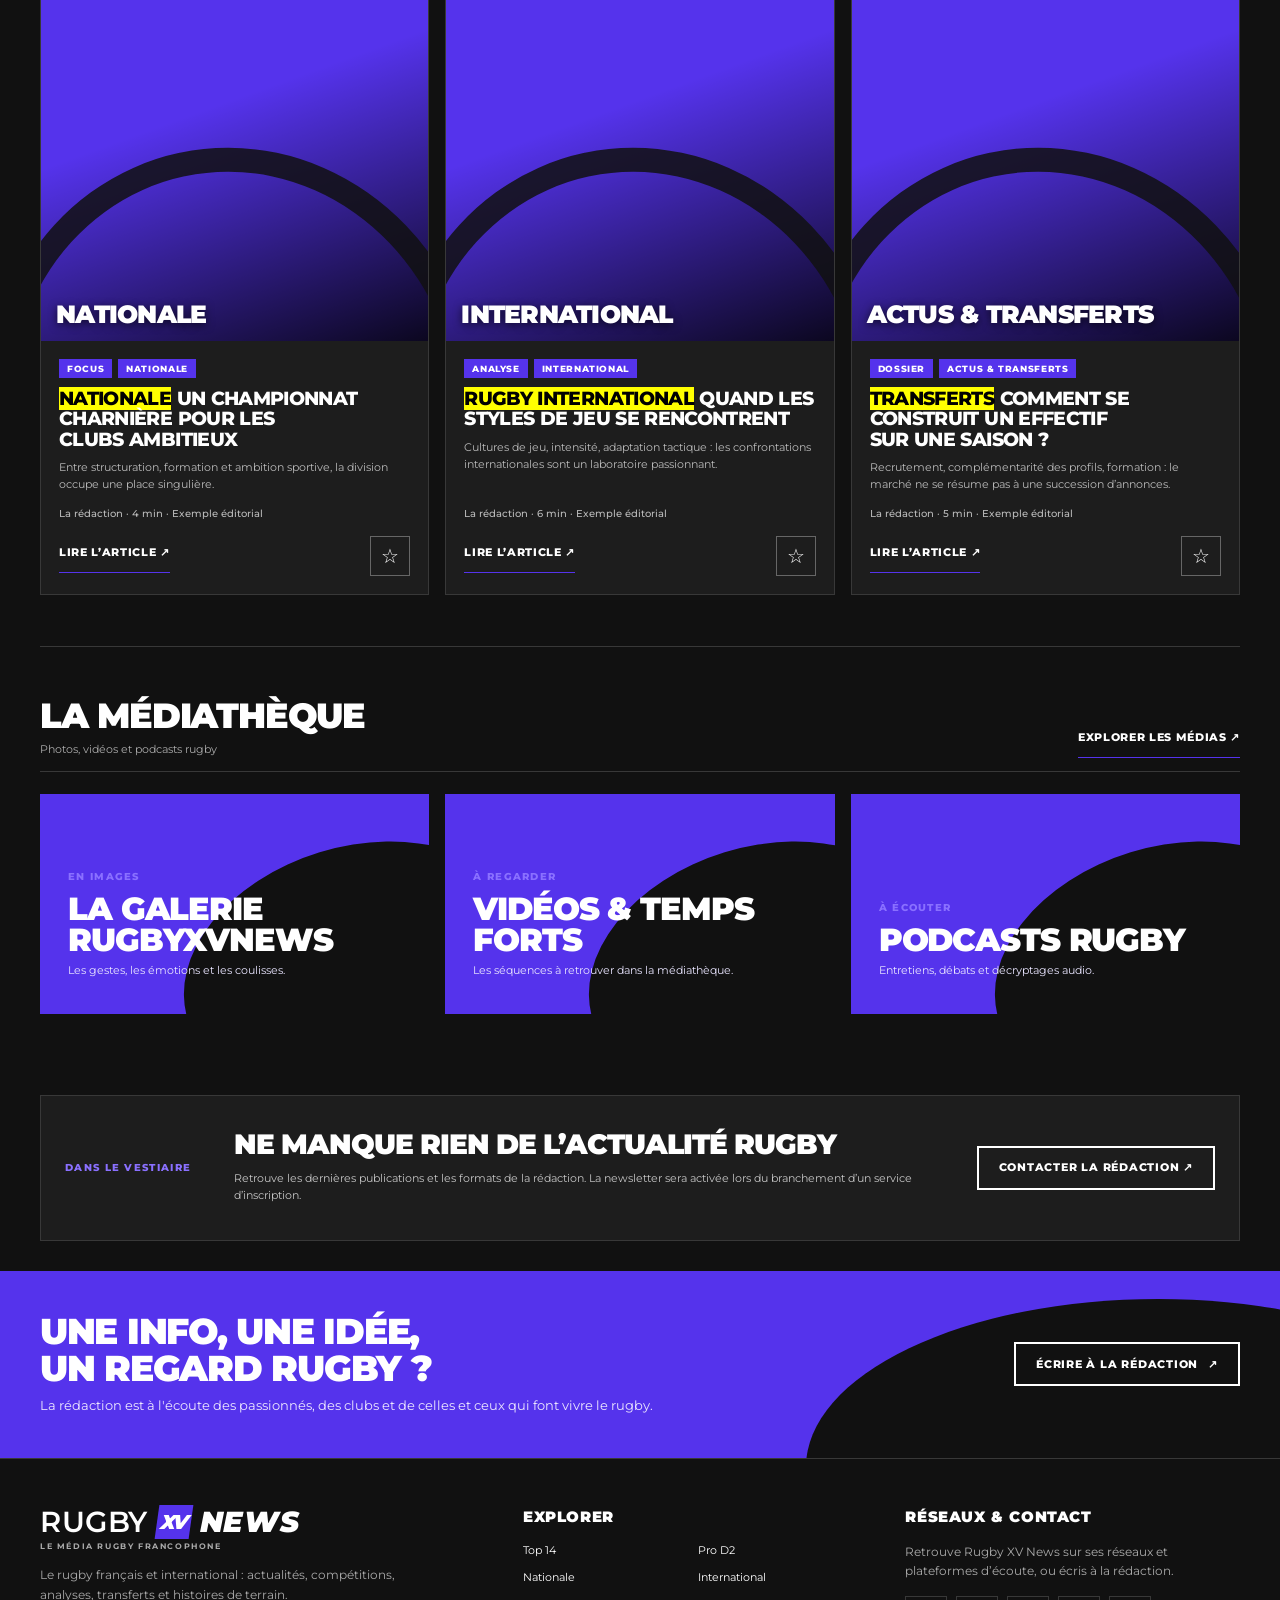
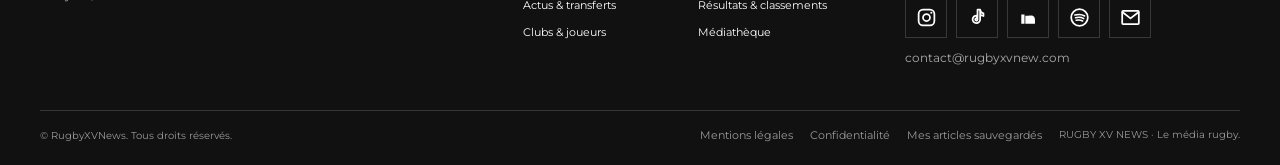
==== commit a7bec96e: "SOPP Agents: ajouter le bouton flottant commun" ====
--- a/index.html
+++ b/index.html
@@ -3,7 +3,6 @@
 <head>
 <meta charset="utf-8">
 <meta name="viewport" content="width=device-width, initial-scale=1, viewport-fit=cover">
-<script src="sopp-gate.js"></script>
 <meta name="theme-color" content="#111111">
 <meta name="color-scheme" content="dark">
 <meta property="og:locale" content="fr_FR">
@@ -51,7 +50,7 @@
 <div class="wrap navin">
 <ul id="navlinks">
 <li><a data-nav="home" href="?view=home">Accueil</a></li>
-<li><a data-nav="live" href="?view=live"><span class="live-dot" aria-hidden="true"></span> Live & résultats</a></li>
+<li><a data-nav="live" href="?view=live"><span class="live-dot"></span> Live & résultats</a></li>
 <li><a data-nav="top14" href="?view=competition&comp=top14">Top 14</a></li>
 <li><a data-nav="prod2" href="?view=competition&comp=pro-d2">Pro D2</a></li>
 <li><a data-nav="nationale" href="?view=competition&comp=nationale">Nationale</a></li>
@@ -60,7 +59,7 @@
 <li class="navmore"><a data-nav="media" href="?view=media">Vidéos & galerie</a></li>
 
 </ul>
-<div class="nav-tools" role="group" aria-label="Préférences et accès rapides">
+<div class="nav-tools" aria-label="Préférences et accès rapides">
 <button type="button" class="nav-control lang-control" data-lang-toggle aria-label="Switch language to English" title="Français / English"><span class="lang-current" data-lang-current>FR</span><span class="lang-divider">/</span><span class="lang-next" data-lang-next>EN</span></button>
 <button type="button" class="nav-control theme-control" data-theme-toggle aria-label="Activer le thème sombre" aria-pressed="false" title="Changer de thème"><span class="theme-glyph" data-theme-icon aria-hidden="true">☾</span><span data-theme-label>Mode sombre</span></button>
 <button class="menu" type="button" aria-expanded="false" aria-controls="navlinks" aria-label="Ouvrir le menu"><svg viewBox="0 0 24 24" fill="none" stroke="currentColor" stroke-width="2"><path d="M3 6h18M3 12h18M3 18h18"/></svg></button>
@@ -68,7 +67,7 @@
 </div>
 </nav>
 
-<div class="ticker" role="group" aria-label="À la une"><div class="wrap">
+<div class="ticker" aria-label="À la une"><div class="wrap">
 <b>À LA UNE</b><div class="tickerflow" id="tickerflow"><a href="?view=news">Les dernières infos RugbyXVNews</a><a href="?view=live">Suivre les résultats</a><a href="?view=directory">Clubs & joueurs</a></div>
 </div></div>
 <div class="notice hidden" id="preview-notice"><div class="wrap">ⓘ Version de prévisualisation : les articles et illustrations sont des exemples. Les résultats et classements seront affichés après connexion d’une source fiable.</div></div>
@@ -92,7 +91,7 @@
 <div><h3>Explorer</h3><div class="footlinks">
 <a href="?view=competition&comp=top14">Top 14</a><a href="?view=competition&comp=pro-d2">Pro D2</a><a href="?view=competition&comp=nationale">Nationale</a><a href="?view=competition&comp=international">International</a><a href="?view=news">Actus & transferts</a><a href="?view=live">Résultats & classements</a><a href="?view=directory">Clubs & joueurs</a><a href="?view=media">Médiathèque</a>
 </div></div>
-<div><h3>Réseaux & contact</h3><p>Retrouve Rugby XV News sur ses réseaux et plateformes d’écoute, ou écris à la rédaction.</p><div class="social" role="group" aria-label="Réseaux et contact">
+<div><h3>Réseaux & contact</h3><p>Retrouve Rugby XV News sur ses réseaux et plateformes d’écoute, ou écris à la rédaction.</p><div class="social" aria-label="Réseaux et contact">
 <a class="social-link social-instagram" href="https://www.instagram.com/rugby_xv_news/" target="_blank" rel="noopener noreferrer" aria-label="Instagram" title="Instagram"><svg viewBox="0 0 24 24" aria-hidden="true"><rect x="3" y="3" width="18" height="18" rx="5" fill="none" stroke="currentColor" stroke-width="2"/><circle cx="12" cy="12" r="4" fill="none" stroke="currentColor" stroke-width="2"/><circle cx="17.5" cy="6.5" r="1.2" fill="currentColor"/></svg></a>
 <a class="social-link social-tiktok" href="https://www.tiktok.com/@rugby_xv_news" target="_blank" rel="noopener noreferrer" aria-label="TikTok" title="TikTok"><svg viewBox="0 0 24 24" aria-hidden="true"><path d="M15 3v11.2a4.3 4.3 0 1 1-3.8-4.27v3.1a1.3 1.3 0 1 0 .8 1.2V3h3c.2 2.1 1.4 3.7 3.8 4.2v3.1A8 8 0 0 1 15 8.5" fill="none" stroke="currentColor" stroke-width="2" stroke-linecap="round" stroke-linejoin="round"/></svg></a>
 <a class="social-link social-linkedin" href="https://fr.linkedin.com/posts/rugby-xv-news_pierre-courtaud-lentretien-cette-fin-activity-7414412370166448128-ef-X" target="_blank" rel="noopener noreferrer" aria-label="LinkedIn — Rugby XV News" title="LinkedIn"><svg viewBox="0 0 24 24" aria-hidden="true"><path d="M5 8.5V19M5 5.2v.1M10 19v-6.1c0-2 1.1-3.2 3-3.2s3 1.2 3 3.2V19M10 10v9M3 8.5h4V19H3zM8 10h4v1.4c.7-1 1.8-1.7 3.4-1.7 3 0 4.6 1.9 4.6 5.2V19h-4v-4.5c0-1.4-.6-2.2-1.8-2.2S12 13.1 12 14.5V19H8z" fill="currentColor" transform="translate(1 0) scale(.92 1)"/></svg></a>
@@ -104,14 +103,14 @@
 </div></footer>
 
 <nav class="mobile-dock" aria-label="Navigation mobile">
-<a href="?view=home" data-dock="home"><span aria-hidden="true">⌂</span>Accueil</a>
-<a href="?view=live" data-dock="live"><span aria-hidden="true">◉</span>Live</a>
-<button type="button" data-open-search><span aria-hidden="true">⌕</span>Recherche</button>
-<a href="?view=saved" data-dock="saved"><span aria-hidden="true">☆</span>Favoris <i data-saved-count>0</i></a>
+<a href="?view=home" data-dock="home"><span>⌂</span>Accueil</a>
+<a href="?view=live" data-dock="live"><span>◉</span>Live</a>
+<button type="button" data-open-search><span>⌕</span>Recherche</button>
+<a href="?view=saved" data-dock="saved"><span>☆</span>Favoris <i data-saved-count>0</i></a>
 </nav>
 
 <dialog class="search-dialog" id="search-dialog" aria-labelledby="search-heading">
-<form method="dialog" class="dialog-close-row"><button class="icon-button" type="submit" aria-label="Fermer la recherche">×</button></form>
+<form method="dialog" class="dialog-close-row"><button class="icon-button" aria-label="Fermer la recherche">×</button></form>
 <div class="search-dialog-inner"><span class="eyebrow">Dans le média</span><h2 id="search-heading">Que recherchez-vous ?</h2>
 <form id="global-search" class="searchform" role="search"><label class="sr-only" for="global-search-input">Mots-clés</label><input id="global-search-input" type="search" name="q" placeholder="Titre, sujet ou mot-clé…" autocomplete="off" required><button type="submit">Rechercher ↗</button></form>
 <div id="global-search-suggestions" class="search-suggestions" aria-live="polite" aria-relevant="additions text"><p class="search-suggestions-empty">Commence à saisir pour trouver un article de démonstration.</p></div>
@@ -121,4 +120,5 @@
 <div class="toast" id="toast" role="status" aria-live="polite"></div>
 <button class="totop" type="button" aria-label="Revenir en haut">↑</button>
 <script src="./app.js" defer></script>
+<script src="https://sopp24.github.io/SOPP-agents/sopp-home-float.js?v=20261126-1" defer></script>
 </body></html>
